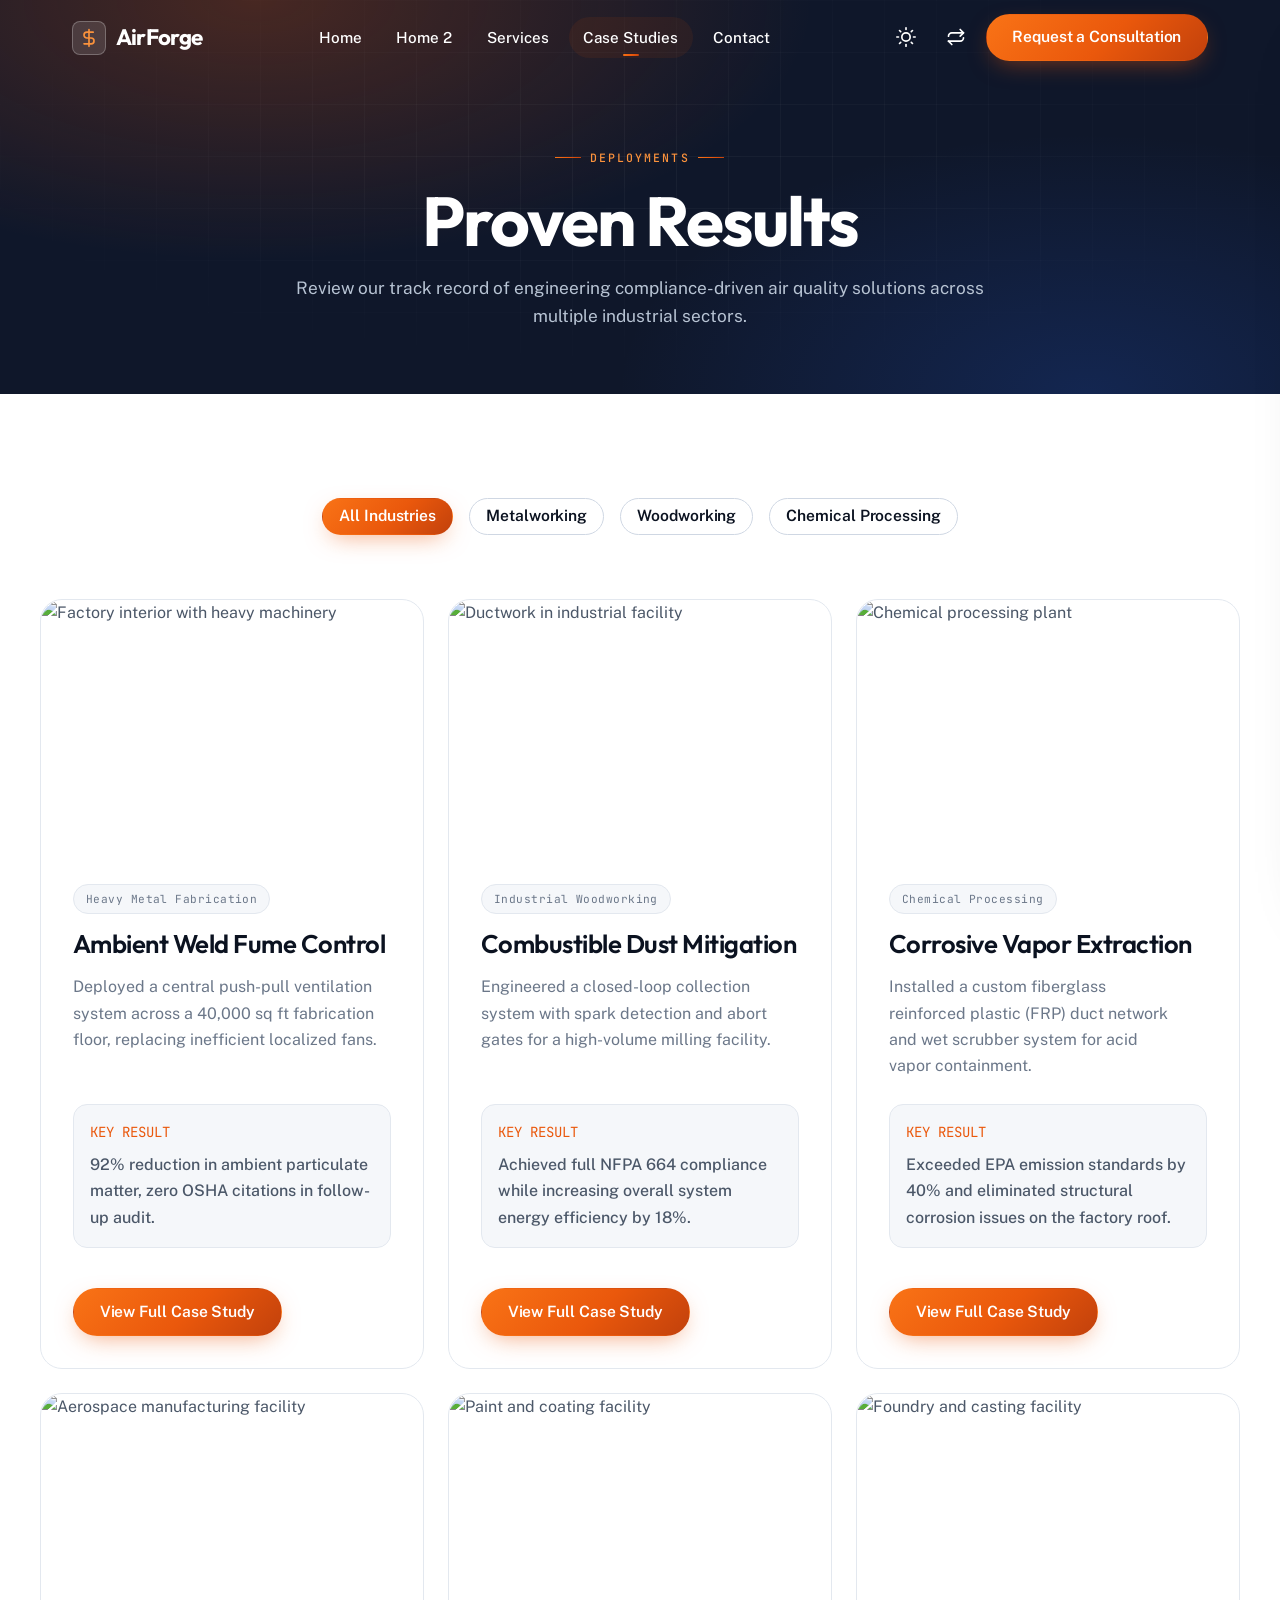
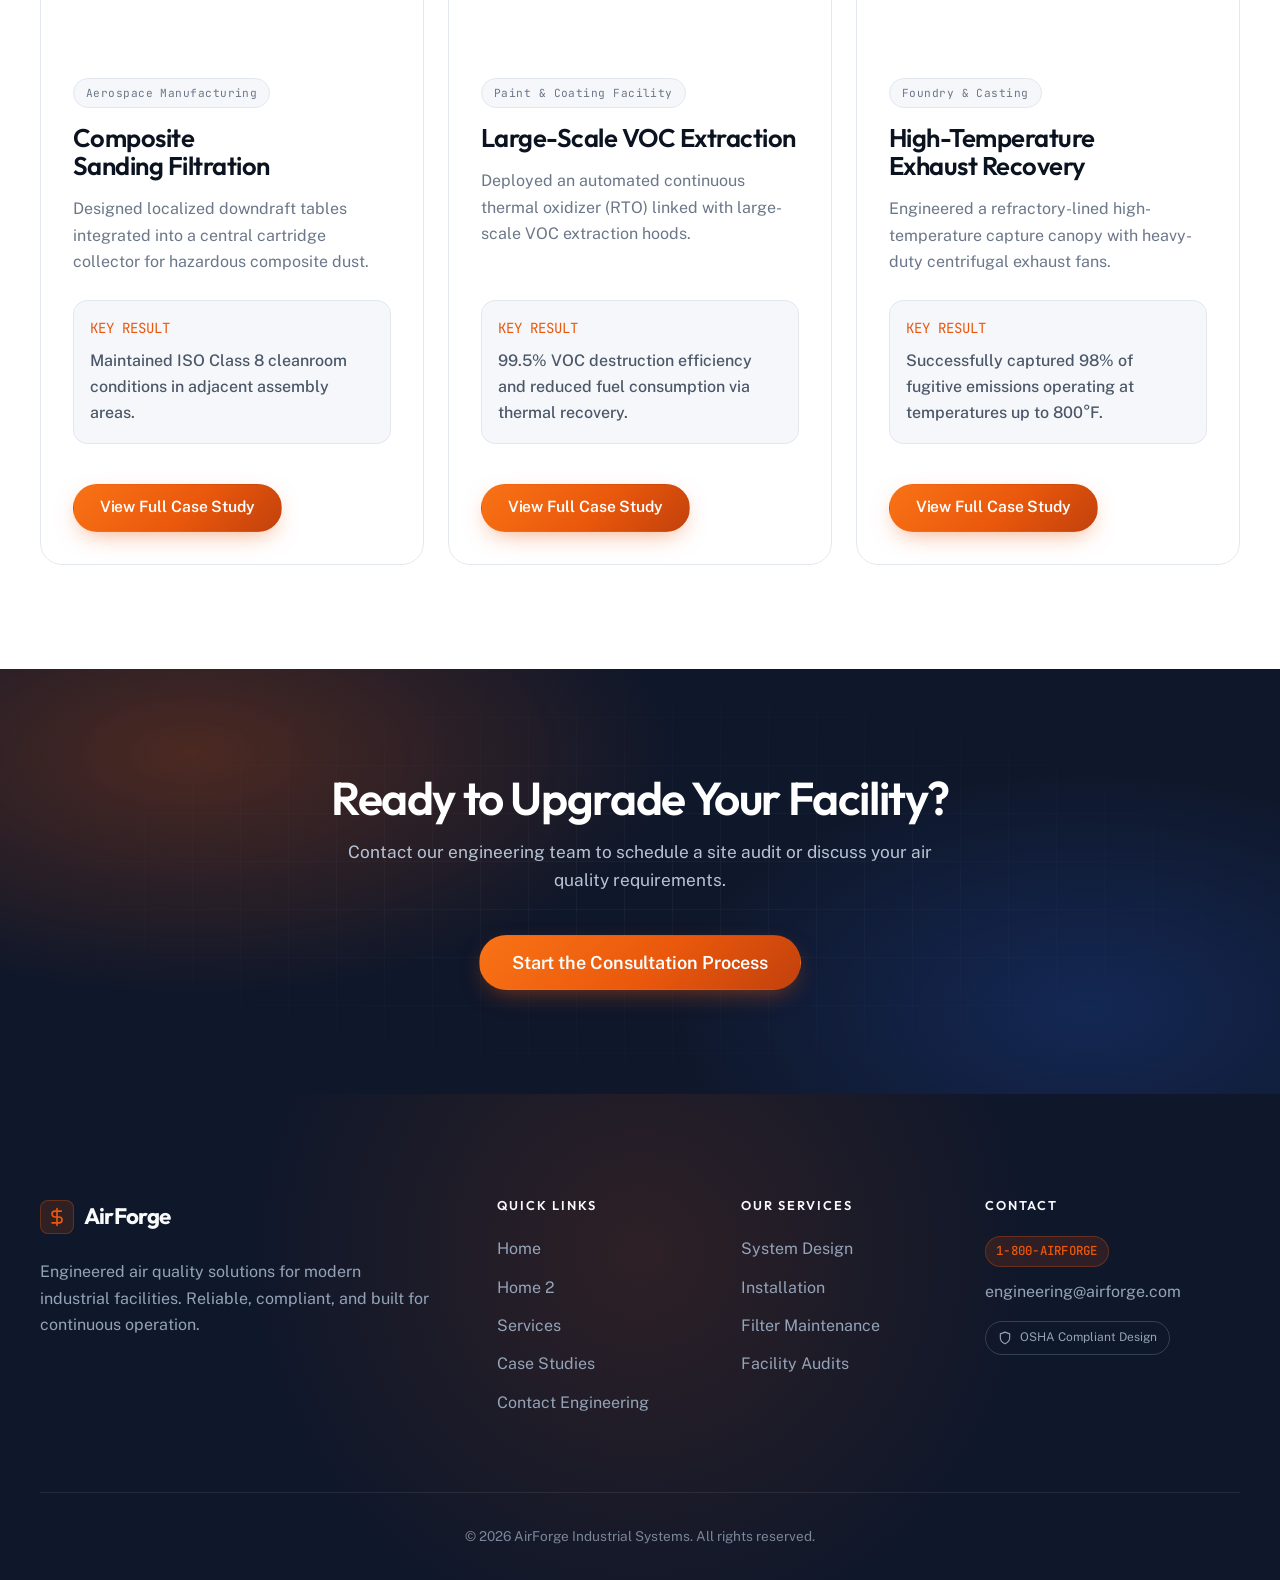
==== case-studies.html @ 91405fe7 "first" ====
<!DOCTYPE html>
<html lang="en">
<head>
  <meta charset="UTF-8">
  <meta name="viewport" content="width=device-width, initial-scale=1.0">
  <title>Case Studies | AirForge Industrial Systems</title>
  <meta name="description" content="Explore our completed industrial air quality projects across heavy manufacturing, woodworking, and metalworking facilities.">
  
  <link rel="stylesheet" href="assets/css/style.css">
  <link rel="stylesheet" href="assets/css/rtl.css">
  
  <script>
    const storedTheme = localStorage.getItem('theme');
    const prefersDark = window.matchMedia('(prefers-color-scheme: dark)').matches;
    if (storedTheme === 'dark' || (!storedTheme && prefersDark)) {
      document.documentElement.setAttribute('data-theme', 'dark');
    }
  </script>
</head>
<body>

  <!-- Navbar -->
  <header class="navbar">
    <div class="container">
      <a href="index.html" class="navbar-brand">
        <svg xmlns="http://www.w3.org/2000/svg" width="28" height="28" viewBox="0 0 24 24" fill="none" stroke="currentColor" stroke-width="2" stroke-linecap="round" stroke-linejoin="round"><path d="M12 2v20"></path><path d="M17 5H9.5a3.5 3.5 0 0 0 0 7h5a3.5 3.5 0 0 1 0 7H6"></path></svg>
        AirForge
      </a>
      
      <nav class="navbar-nav">
        <a href="index.html" class="nav-link">Home</a>
        <a href="home2.html" class="nav-link">Home 2</a>
        <a href="services.html" class="nav-link">Services</a>
        <a href="case-studies.html" class="nav-link active">Case Studies</a>
        <a href="contact.html" class="nav-link">Contact</a>
      </nav>

      <div class="navbar-actions">
        <button class="btn-icon theme-toggle" aria-label="Toggle Theme"></button>
        <button class="btn-icon rtl-toggle" aria-label="Toggle RTL">
          <svg xmlns="http://www.w3.org/2000/svg" width="20" height="20" viewBox="0 0 24 24" fill="none" stroke="currentColor" stroke-width="2" stroke-linecap="round" stroke-linejoin="round"><path d="M17 3l4 4-4 4"></path><path d="M3 17l4 4-4-4"></path><path d="M21 7H7a4 4 0 0 0-4 4v0"></path><path d="M3 17h14a4 4 0 0 0 4-4v0"></path></svg>
        </button>
        <a href="request-consultation.html" class="btn btn-primary d-none-mobile">Request a Consultation</a>
        
        <button class="hamburger" aria-label="Open Menu">
          <svg xmlns="http://www.w3.org/2000/svg" width="24" height="24" viewBox="0 0 24 24" fill="none" stroke="currentColor" stroke-width="2" stroke-linecap="round" stroke-linejoin="round"><line x1="3" y1="12" x2="21" y2="12"></line><line x1="3" y1="6" x2="21" y2="6"></line><line x1="3" y1="18" x2="21" y2="18"></line></svg>
        </button>
      </div>
    </div>
  </header>

  <!-- Mobile Drawer -->
  <div class="drawer-overlay"></div>
  <div class="drawer">
    <div class="drawer-header">
      <div class="navbar-brand">
        <svg xmlns="http://www.w3.org/2000/svg" width="24" height="24" viewBox="0 0 24 24" fill="none" stroke="currentColor" stroke-width="2" stroke-linecap="round" stroke-linejoin="round"><path d="M12 2v20"></path><path d="M17 5H9.5a3.5 3.5 0 0 0 0 7h5a3.5 3.5 0 0 1 0 7H6"></path></svg>
        AirForge
      </div>
      <button class="btn-icon drawer-close" aria-label="Close Menu">
        <svg xmlns="http://www.w3.org/2000/svg" width="24" height="24" viewBox="0 0 24 24" fill="none" stroke="currentColor" stroke-width="2" stroke-linecap="round" stroke-linejoin="round"><line x1="18" y1="6" x2="6" y2="18"></line><line x1="6" y1="6" x2="18" y2="18"></line></svg>
      </button>
    </div>
    <nav class="drawer-nav">
      <a href="index.html" class="nav-link">Home</a>
      <a href="home2.html" class="nav-link">Home 2</a>
      <a href="services.html" class="nav-link">Services</a>
      <a href="case-studies.html" class="nav-link active">Case Studies</a>
      <a href="contact.html" class="nav-link">Contact</a>
    </nav>
    <div class="drawer-actions">
      <div class="drawer-controls">
        <button class="btn-icon theme-toggle" aria-label="Toggle Theme"></button>
        <button class="btn-icon rtl-toggle" aria-label="Toggle RTL">
          <svg xmlns="http://www.w3.org/2000/svg" width="20" height="20" viewBox="0 0 24 24" fill="none" stroke="currentColor" stroke-width="2" stroke-linecap="round" stroke-linejoin="round"><path d="M17 3l4 4-4 4"></path><path d="M3 17l4 4-4-4"></path><path d="M21 7H7a4 4 0 0 0-4 4v0"></path><path d="M3 17h14a4 4 0 0 0 4-4v0"></path></svg>
        </button>
      </div>
      <a href="request-consultation.html" class="btn btn-primary" style="width: 100%;">Request a Consultation</a>
    </div>
  </div>

  <main>
    <!-- Page Header -->
    <section class="page-hero">
      <div class="container" style="text-align: center;">
        <span class="eyebrow is-center animate-fade-up">Deployments</span>
        <h1 class="animate-fade-up">Proven Results</h1>
        <p class="text-lead animate-fade-up delay-100" style="max-width: 700px; margin: 0 auto;">Review our track record of engineering compliance-driven air quality solutions across multiple industrial sectors.</p>
      </div>
    </section>

    <!-- Case Studies Grid -->
    <section>
      <div class="container">
        <!-- Optional: Filters could go here if implemented in JS -->
        <div style="display: flex; gap: var(--space-2); justify-content: center; margin-bottom: var(--space-6); flex-wrap: wrap;">
          <button class="btn btn-primary" style="padding: 0.5rem 1rem;">All Industries</button>
          <button class="btn btn-outline" style="padding: 0.5rem 1rem;">Metalworking</button>
          <button class="btn btn-outline" style="padding: 0.5rem 1rem;">Woodworking</button>
          <button class="btn btn-outline" style="padding: 0.5rem 1rem;">Chemical Processing</button>
        </div>

        <div class="grid grid-2">
          <!-- Case 1 -->
          <div class="card" style="text-align: left; align-items: flex-start;">
            <img src="https://images.unsplash.com/photo-1504917595217-d4dc5ebe6122?auto=format&fit=crop&q=80&w=800" alt="Factory interior with heavy machinery" class="card-img">
            <div class="card-tags">
              <span class="tag">Heavy Metal Fabrication</span>
            </div>
            <h3>Ambient Weld Fume Control</h3>
            <p style="margin-bottom: 1.5rem;">Deployed a central push-pull ventilation system across a 40,000 sq ft fabrication floor, replacing inefficient localized fans.</p>
            <div style="background: var(--color-surface); padding: 1rem; border-radius: var(--radius); width: 100%; border: 1px solid var(--color-border); margin-bottom: 1.5rem;">
              <div style="font-family: var(--font-mono); font-size: 0.875rem; color: var(--color-accent); margin-bottom: 0.5rem;">KEY RESULT</div>
              <div style="font-weight: 500;">92% reduction in ambient particulate matter, zero OSHA citations in follow-up audit.</div>
            </div>
            <!-- PDF_DOWNLOAD_LINK: <a href="#" class="btn btn-outline">Download Specs (PDF)</a> -->
            <a href="case-study-single.html" class="btn btn-primary" style="margin-top: 1rem;">View Full Case Study</a>
          </div>
          
          <!-- Case 2 -->
          <div class="card" style="text-align: left; align-items: flex-start;">
            <img src="https://images.unsplash.com/photo-1565514020179-026b92b84bb6?auto=format&fit=crop&q=80&w=800" alt="Ductwork in industrial facility" class="card-img">
            <div class="card-tags">
              <span class="tag">Industrial Woodworking</span>
            </div>
            <h3>Combustible Dust Mitigation</h3>
            <p style="margin-bottom: 1.5rem;">Engineered a closed-loop collection system with spark detection and abort gates for a high-volume milling facility.</p>
            <div style="background: var(--color-surface); padding: 1rem; border-radius: var(--radius); width: 100%; border: 1px solid var(--color-border); margin-bottom: 1.5rem;">
              <div style="font-family: var(--font-mono); font-size: 0.875rem; color: var(--color-accent); margin-bottom: 0.5rem;">KEY RESULT</div>
              <div style="font-weight: 500;">Achieved full NFPA 664 compliance while increasing overall system energy efficiency by 18%.</div>
            </div>
            <a href="case-study-single.html" class="btn btn-primary" style="margin-top: 1rem;">View Full Case Study</a>
          </div>

          <!-- Case 3 -->
          <div class="card" style="text-align: left; align-items: flex-start;">
            <img src="https://images.unsplash.com/photo-1581092795360-fd1ca04f0952?auto=format&fit=crop&q=80&w=800" alt="Chemical processing plant" class="card-img">
            <div class="card-tags">
              <span class="tag">Chemical Processing</span>
            </div>
            <h3>Corrosive Vapor Extraction</h3>
            <p style="margin-bottom: 1.5rem;">Installed a custom fiberglass reinforced plastic (FRP) duct network and wet scrubber system for acid vapor containment.</p>
            <div style="background: var(--color-surface); padding: 1rem; border-radius: var(--radius); width: 100%; border: 1px solid var(--color-border); margin-bottom: 1.5rem;">
              <div style="font-family: var(--font-mono); font-size: 0.875rem; color: var(--color-accent); margin-bottom: 0.5rem;">KEY RESULT</div>
              <div style="font-weight: 500;">Exceeded EPA emission standards by 40% and eliminated structural corrosion issues on the factory roof.</div>
            </div>
            <a href="case-study-single.html" class="btn btn-primary" style="margin-top: 1rem;">View Full Case Study</a>
          </div>

          <!-- Case 4 -->
          <div class="card" style="text-align: left; align-items: flex-start;">
            <img src="https://images.unsplash.com/photo-1581091226825-a6a2a5aee158?auto=format&fit=crop&q=80&w=800" alt="Aerospace manufacturing facility" class="card-img">
            <div class="card-tags">
              <span class="tag">Aerospace Manufacturing</span>
            </div>
            <h3>Composite Sanding Filtration</h3>
            <p style="margin-bottom: 1.5rem;">Designed localized downdraft tables integrated into a central cartridge collector for hazardous composite dust.</p>
            <div style="background: var(--color-surface); padding: 1rem; border-radius: var(--radius); width: 100%; border: 1px solid var(--color-border); margin-bottom: 1.5rem;">
              <div style="font-family: var(--font-mono); font-size: 0.875rem; color: var(--color-accent); margin-bottom: 0.5rem;">KEY RESULT</div>
              <div style="font-weight: 500;">Maintained ISO Class 8 cleanroom conditions in adjacent assembly areas.</div>
            </div>
            <a href="case-study-single.html" class="btn btn-primary" style="margin-top: 1rem;">View Full Case Study</a>
          </div>

          <!-- Case 5 -->
          <div class="card" style="text-align: left; align-items: flex-start;">
            <img src="https://images.unsplash.com/photo-1616423641403-f933f4460fcc?auto=format&fit=crop&q=80&w=800" alt="Paint and coating facility" class="card-img">
            <div class="card-tags">
              <span class="tag">Paint & Coating Facility</span>
            </div>
            <h3>Large-Scale VOC Extraction</h3>
            <p style="margin-bottom: 1.5rem;">Deployed an automated continuous thermal oxidizer (RTO) linked with large-scale VOC extraction hoods.</p>
            <div style="background: var(--color-surface); padding: 1rem; border-radius: var(--radius); width: 100%; border: 1px solid var(--color-border); margin-bottom: 1.5rem;">
              <div style="font-family: var(--font-mono); font-size: 0.875rem; color: var(--color-accent); margin-bottom: 0.5rem;">KEY RESULT</div>
              <div style="font-weight: 500;">99.5% VOC destruction efficiency and reduced fuel consumption via thermal recovery.</div>
            </div>
            <a href="case-study-single.html" class="btn btn-primary" style="margin-top: 1rem;">View Full Case Study</a>
          </div>

          <!-- Case 6 -->
          <div class="card" style="text-align: left; align-items: flex-start;">
            <img src="https://images.unsplash.com/photo-1505305976870-c0be1cd87413?auto=format&fit=crop&q=80&w=800" alt="Foundry and casting facility" class="card-img">
            <div class="card-tags">
              <span class="tag">Foundry & Casting</span>
            </div>
            <h3>High-Temperature Exhaust Recovery</h3>
            <p style="margin-bottom: 1.5rem;">Engineered a refractory-lined high-temperature capture canopy with heavy-duty centrifugal exhaust fans.</p>
            <div style="background: var(--color-surface); padding: 1rem; border-radius: var(--radius); width: 100%; border: 1px solid var(--color-border); margin-bottom: 1.5rem;">
              <div style="font-family: var(--font-mono); font-size: 0.875rem; color: var(--color-accent); margin-bottom: 0.5rem;">KEY RESULT</div>
              <div style="font-weight: 500;">Successfully captured 98% of fugitive emissions operating at temperatures up to 800°F.</div>
            </div>
            <a href="case-study-single.html" class="btn btn-primary" style="margin-top: 1rem;">View Full Case Study</a>
          </div>
        </div>
      </div>
    </section>

    <!-- Full Width CTA -->
    <section class="cta-band">
      <div class="container" style="text-align: center;">
        <h2>Ready to Upgrade Your Facility?</h2>
        <p class="text-lead">Contact our engineering team to schedule a site audit or discuss your air quality requirements.</p>
        <a href="request-consultation.html" class="btn btn-primary" style="margin-top: var(--space-2); padding: 1rem 2rem; font-size: 1.125rem;">Start the Consultation Process</a>
      </div>
    </section>
  </main>

  <!-- Footer -->
  <footer>
    <div class="container">
      <div class="footer-grid">
        <div class="footer-brand">
          <a href="index.html" class="navbar-brand">
            <svg xmlns="http://www.w3.org/2000/svg" width="28" height="28" viewBox="0 0 24 24" fill="none" stroke="#ea580c" stroke-width="2" stroke-linecap="round" stroke-linejoin="round"><path d="M12 2v20"></path><path d="M17 5H9.5a3.5 3.5 0 0 0 0 7h5a3.5 3.5 0 0 1 0 7H6"></path></svg>
            AirForge
          </a>
          <p style="margin-top: var(--space-3); color: #94a3b8;">Engineered air quality solutions for modern industrial facilities. Reliable, compliant, and built for continuous operation.</p>
        </div>
        
        <div>
          <h4 class="footer-heading">Quick Links</h4>
          <ul class="footer-links">
            <li><a href="index.html">Home</a></li>
            <li><a href="home2.html">Home 2</a></li>
            <li><a href="services.html">Services</a></li>
            <li><a href="case-studies.html">Case Studies</a></li>
            <li><a href="contact.html">Contact Engineering</a></li>
          </ul>
        </div>
        
        <div>
          <h4 class="footer-heading">Our Services</h4>
          <ul class="footer-links">
            <li><a href="services.html#design">System Design</a></li>
            <li><a href="services.html#installation">Installation</a></li>
            <li><a href="services.html#maintenance">Filter Maintenance</a></li>
            <li><a href="contact.html">Facility Audits</a></li>
          </ul>
        </div>
        
        <div>
          <h4 class="footer-heading">Contact</h4>
          <ul class="footer-links">
            <li><span class="text-spec" style="background: rgba(234,88,12,0.14); border-color: rgba(234,88,12,0.3);">1-800-AIRFORGE</span></li>
            <li><a href="mailto:engineering@airforge.com">engineering@airforge.com</a></li>
            <li style="margin-top: 1rem;">
              <span style="display: inline-flex; gap: 0.5rem; align-items: center; border: 1px solid #334155; padding: 6px 12px; border-radius: var(--radius-pill); font-size: 0.75rem;">
                <svg xmlns="http://www.w3.org/2000/svg" width="14" height="14" viewBox="0 0 24 24" fill="none" stroke="currentColor" stroke-width="2" stroke-linecap="round" stroke-linejoin="round"><path d="M12 22s8-4 8-10V5l-8-3-8 3v7c0 6 8 10 8 10z"></path></svg>
                OSHA Compliant Design
              </span>
            </li>
          </ul>
        </div>
      </div>
      
      <div class="footer-bottom">
        &copy; 2026 AirForge Industrial Systems. All rights reserved.
      </div>
    </div>
  </footer>

  <script src="assets/js/main.js"></script>
</body>
</html>
---- assets/css/style.css ----
@import url('https://fonts.googleapis.com/css2?family=JetBrains+Mono:wght@400;500&family=Outfit:wght@400;500;600;700&family=Public+Sans:wght@400;450;500;600&display=swap');

/* ==========================================================================
   AirForge Design System
   Premium industrial UI — layered surfaces, precision type, restrained motion
   ========================================================================== */

:root {
  /* Brand */
  --color-primary: #0f172a;
  --color-accent: #ea580c;
  --color-accent-soft: #fb923c;
  --color-accent-deep: #c2410c;
  --gradient-accent: linear-gradient(135deg, #f97316 0%, #ea580c 55%, #c2410c 100%);
  --gradient-heading: linear-gradient(120deg, #ea580c 0%, #f59e0b 100%);

  /* Surfaces - Light */
  --color-bg: #ffffff;
  --color-surface: #f5f7fa;
  --color-surface-2: #eceff4;
  --color-elevated: #ffffff;
  --color-border: #e3e8ef;
  --color-border-strong: #cfd7e3;

  /* Text */
  --color-text-heading: #0b1220;
  --color-text-main: #4b5768;
  --color-text-muted: #6b7789;
  --color-text-invert: #f8fafc;

  /* Tints */
  --tint-accent: rgba(234, 88, 12, 0.08);
  --tint-accent-strong: rgba(234, 88, 12, 0.16);
  --glass-bg: rgba(255, 255, 255, 0.72);
  --grid-line: rgba(15, 23, 42, 0.05);

  /* Typography */
  --font-heading: 'Outfit', sans-serif;
  --font-body: 'Public Sans', sans-serif;
  --font-mono: 'JetBrains Mono', monospace;

  /* Spacing */
  --space-1: 0.5rem;
  --space-2: 1rem;
  --space-3: 1.5rem;
  --space-4: 2rem;
  --space-5: 3rem;
  --space-6: 4rem;
  --space-8: 6.5rem;

  /* Radii */
  --radius-sm: 8px;
  --radius: 14px;
  --radius-lg: 22px;
  --radius-pill: 999px;

  /* Elevation */
  --shadow-sm: 0 1px 2px rgba(11, 18, 32, 0.04), 0 1px 3px rgba(11, 18, 32, 0.06);
  --shadow-md: 0 4px 12px rgba(11, 18, 32, 0.06), 0 12px 28px -12px rgba(11, 18, 32, 0.18);
  --shadow-lg: 0 8px 24px rgba(11, 18, 32, 0.08), 0 32px 64px -28px rgba(11, 18, 32, 0.28);
  --shadow-accent: 0 8px 24px -8px rgba(234, 88, 12, 0.55);
  --ring: 0 0 0 4px rgba(234, 88, 12, 0.14);

  /* Motion */
  --transition-fast: 0.2s cubic-bezier(0.4, 0, 0.2, 1);
  --transition-smooth: 0.35s cubic-bezier(0.4, 0, 0.2, 1);
  --ease-out-expo: cubic-bezier(0.16, 1, 0.3, 1);
}

[data-theme="dark"] {
  --color-primary: #0b0f17;
  --color-bg: #080a0f;
  --color-surface: #0e131c;
  --color-surface-2: #151c27;
  --color-elevated: #10161f;
  --color-border: #1e2734;
  --color-border-strong: #2b3746;

  --color-text-heading: #f4f7fb;
  --color-text-main: #9aa7b8;
  --color-text-muted: #7c8899;

  --tint-accent: rgba(249, 115, 22, 0.12);
  --tint-accent-strong: rgba(249, 115, 22, 0.22);
  --glass-bg: rgba(8, 10, 15, 0.72);
  --grid-line: rgba(148, 163, 184, 0.07);

  --shadow-sm: 0 1px 2px rgba(0, 0, 0, 0.5);
  --shadow-md: 0 4px 14px rgba(0, 0, 0, 0.5), 0 18px 36px -18px rgba(0, 0, 0, 0.8);
  --shadow-lg: 0 10px 30px rgba(0, 0, 0, 0.55), 0 40px 72px -32px rgba(0, 0, 0, 0.9);
  --shadow-accent: 0 10px 30px -10px rgba(249, 115, 22, 0.6);
  --ring: 0 0 0 4px rgba(249, 115, 22, 0.22);
}

/* --------------------------------------------------------------------------
   Reset & base
   -------------------------------------------------------------------------- */
*, *::before, *::after {
  box-sizing: border-box;
  margin: 0;
  padding: 0;
}

html {
  scroll-behavior: smooth;
  font-size: 16px;
  background-color: var(--color-bg);
  color: var(--color-text-main);
  -webkit-font-smoothing: antialiased;
  -moz-osx-font-smoothing: grayscale;
  transition: background var(--transition-smooth), color var(--transition-smooth);
}

body {
  font-family: var(--font-body);
  line-height: 1.65;
  font-weight: 400;
  overflow-x: hidden;
  background-color: var(--color-bg);
}

::selection {
  background: var(--tint-accent-strong);
  color: var(--color-text-heading);
}

img { max-width: 100%; display: block; }

::-webkit-scrollbar { width: 10px; height: 10px; }
::-webkit-scrollbar-track { background: var(--color-surface); }
::-webkit-scrollbar-thumb {
  background: var(--color-border-strong);
  border-radius: var(--radius-pill);
  border: 2px solid var(--color-surface);
}
::-webkit-scrollbar-thumb:hover { background: var(--color-accent); }

/* --------------------------------------------------------------------------
   Typography
   -------------------------------------------------------------------------- */
h1, h2, h3, h4, h5, h6 {
  font-family: var(--font-heading);
  color: var(--color-text-heading);
  line-height: 1.1;
  margin-bottom: var(--space-2);
  letter-spacing: -0.03em;
  text-wrap: balance;
}

h1 { font-size: clamp(2.75rem, 5.4vw, 4.75rem); font-weight: 700; }
h2 { font-size: clamp(2.1rem, 3.6vw, 3.15rem); font-weight: 600; }
h3 { font-size: clamp(1.35rem, 2vw, 1.75rem); font-weight: 600; letter-spacing: -0.02em; }
h4 { font-size: clamp(1.05rem, 1.5vw, 1.25rem); font-weight: 600; letter-spacing: -0.01em; }

p {
  margin-bottom: var(--space-2);
  color: var(--color-text-main);
  font-size: 1rem;
  text-wrap: pretty;
}

.text-lead {
  font-size: clamp(1.05rem, 1.35vw, 1.25rem);
  font-weight: 400;
  line-height: 1.6;
  color: var(--color-text-muted);
  margin-bottom: var(--space-3);
}

.text-gradient {
  background: var(--gradient-heading);
  -webkit-background-clip: text;
  background-clip: text;
  -webkit-text-fill-color: transparent;
  color: transparent;
}

.text-spec {
  font-family: var(--font-mono);
  font-size: 0.78rem;
  font-weight: 500;
  letter-spacing: 0.02em;
  color: var(--color-accent);
  background: var(--tint-accent);
  padding: 4px 10px;
  border-radius: var(--radius-pill);
  border: 1px solid var(--tint-accent-strong);
  display: inline-block;
}

[data-theme="dark"] .text-spec { color: var(--color-accent-soft); }

/* Eyebrow label above section titles */
.eyebrow {
  display: inline-flex;
  align-items: center;
  gap: 0.55rem;
  font-family: var(--font-mono);
  font-size: 0.72rem;
  font-weight: 500;
  letter-spacing: 0.18em;
  text-transform: uppercase;
  color: var(--color-accent);
  margin-bottom: var(--space-2);
}

.eyebrow::before {
  content: '';
  width: 26px;
  height: 1px;
  background: var(--gradient-accent);
}

.eyebrow.is-center::after {
  content: '';
  width: 26px;
  height: 1px;
  background: var(--gradient-accent);
}

/* --------------------------------------------------------------------------
   Layout
   -------------------------------------------------------------------------- */
section {
  padding: var(--space-8) var(--space-4);
  position: relative;
}

section.bg-surface {
  background-color: var(--color-surface);
}

section.bg-surface::before,
section.bg-surface::after {
  content: '';
  position: absolute;
  left: 0;
  right: 0;
  height: 1px;
  background: linear-gradient(90deg, transparent, var(--color-border), transparent);
}
section.bg-surface::before { top: 0; }
section.bg-surface::after { bottom: 0; }

.container {
  max-width: 1200px;
  margin: 0 auto;
  width: 100%;
}

.container-narrow {
  max-width: 820px;
  margin: 0 auto;
  width: 100%;
}

.section-header {
  text-align: center;
  max-width: 760px;
  margin: 0 auto var(--space-6);
  display: flex;
  flex-direction: column;
  align-items: center;
}

.section-header h2 { text-align: center; }
.section-header p {
  text-align: center;
  font-size: 1.075rem;
  color: var(--color-text-muted);
  margin-bottom: 0;
}

/* --------------------------------------------------------------------------
   Buttons
   -------------------------------------------------------------------------- */
.btn {
  position: relative;
  display: inline-flex;
  align-items: center;
  justify-content: center;
  gap: 0.6rem;
  padding: 0.85rem 1.6rem;
  font-family: var(--font-body);
  font-weight: 600;
  font-size: 0.975rem;
  letter-spacing: -0.005em;
  border-radius: var(--radius-pill);
  text-decoration: none;
  cursor: pointer;
  border: 1px solid transparent;
  transition: transform var(--transition-fast), box-shadow var(--transition-fast),
              background-color var(--transition-fast), border-color var(--transition-fast),
              color var(--transition-fast);
  text-align: center;
  line-height: 1.2;
  overflow: hidden;
  isolation: isolate;
}

.btn svg { flex: 0 0 auto; }

.btn-primary {
  background: var(--gradient-accent);
  color: #fff;
  box-shadow: var(--shadow-accent);
}

.btn-primary::after {
  content: '';
  position: absolute;
  inset: 0;
  background: linear-gradient(110deg, transparent 25%, rgba(255, 255, 255, 0.32) 50%, transparent 75%);
  transform: translateX(-120%);
  transition: transform 0.7s var(--ease-out-expo);
  z-index: -1;
}

.btn-primary:hover {
  transform: translateY(-2px);
  box-shadow: 0 14px 32px -10px rgba(234, 88, 12, 0.7);
}

.btn-primary:hover::after { transform: translateX(120%); }

.btn-outline {
  background-color: transparent;
  color: var(--color-text-heading);
  border: 1px solid var(--color-border-strong);
}

.btn-outline:hover {
  border-color: var(--color-accent);
  color: var(--color-accent);
  background-color: var(--tint-accent);
  transform: translateY(-2px);
}

.btn-ghost {
  background: var(--color-surface-2);
  color: var(--color-text-heading);
  border: 1px solid var(--color-border);
}

.btn-ghost:hover {
  background: var(--color-surface);
  border-color: var(--color-border-strong);
  transform: translateY(-2px);
}

.btn-lg {
  padding: 1.05rem 2.1rem;
  font-size: 1.05rem;
}

.btn:focus-visible,
.btn-icon:focus-visible,
a:focus-visible {
  outline: none;
  box-shadow: var(--ring);
}

.btn-group {
  display: flex;
  flex-wrap: wrap;
  gap: var(--space-2);
}

.d-none-mobile { display: inline-flex; }

/* --------------------------------------------------------------------------
   Navbar
   -------------------------------------------------------------------------- */
.navbar {
  position: fixed;
  top: 0;
  left: 0;
  right: 0;
  height: 76px;
  background-color: transparent;
  border-bottom: 1px solid transparent;
  z-index: 1000;
  transition: background var(--transition-smooth), border var(--transition-smooth),
              height var(--transition-smooth), box-shadow var(--transition-smooth),
              backdrop-filter var(--transition-smooth);
}

.navbar.is-scrolled {
  height: 68px;
  background-color: var(--glass-bg);
  backdrop-filter: blur(18px) saturate(180%);
  -webkit-backdrop-filter: blur(18px) saturate(180%);
  border-bottom: 1px solid var(--color-border);
  box-shadow: 0 1px 24px rgba(11, 18, 32, 0.06);
}

[data-theme="dark"] .navbar.is-scrolled {
  box-shadow: 0 1px 24px rgba(0, 0, 0, 0.5);
}

/* Pages that start with a light band need the bar legible immediately */
body.nav-solid .navbar {
  background-color: var(--glass-bg);
  backdrop-filter: blur(18px) saturate(180%);
  -webkit-backdrop-filter: blur(18px) saturate(180%);
  border-bottom: 1px solid var(--color-border);
}

.navbar .container {
  display: flex;
  justify-content: space-between;
  align-items: center;
  height: 100%;
  padding: 0 var(--space-4);
  gap: var(--space-3);
}

.navbar-brand {
  font-family: var(--font-heading);
  font-weight: 700;
  font-size: 1.4rem;
  letter-spacing: -0.03em;
  color: var(--color-text-heading);
  text-decoration: none;
  display: flex;
  align-items: center;
  gap: 0.6rem;
  transition: opacity var(--transition-fast);
}

.navbar-brand:hover { opacity: 0.82; }

.navbar-brand svg {
  color: var(--color-accent);
  padding: 6px;
  width: 34px;
  height: 34px;
  border-radius: var(--radius-sm);
  background: var(--tint-accent);
  border: 1px solid var(--tint-accent-strong);
}

/* On the transparent hero overlay the bar text must stay white */
body.nav-over-hero .navbar:not(.is-scrolled) .navbar-brand,
body.nav-over-hero .navbar:not(.is-scrolled) .nav-link,
body.nav-over-hero .navbar:not(.is-scrolled) .btn-icon {
  color: #fff;
}
body.nav-over-hero .navbar:not(.is-scrolled) .nav-link:hover { color: #fff; }
body.nav-over-hero .navbar:not(.is-scrolled) .navbar-brand svg {
  background: rgba(255, 255, 255, 0.12);
  border-color: rgba(255, 255, 255, 0.25);
  color: var(--color-accent-soft);
}
body.nav-over-hero .navbar:not(.is-scrolled) .btn-icon:hover {
  background: rgba(255, 255, 255, 0.14);
}

.navbar-nav {
  display: flex;
  align-items: center;
  gap: 0.35rem;
  list-style: none;
}

.nav-link {
  text-decoration: none;
  color: var(--color-text-main);
  font-weight: 500;
  font-size: 0.95rem;
  padding: 0.5rem 0.9rem;
  border-radius: var(--radius-pill);
  transition: color var(--transition-fast), background var(--transition-fast);
  position: relative;
}

.nav-link:hover {
  color: var(--color-text-heading);
  background: var(--tint-accent);
}

.nav-link.active {
  color: var(--color-accent);
  background: var(--tint-accent);
}

.nav-link.active::after {
  content: '';
  position: absolute;
  bottom: 2px;
  left: 50%;
  transform: translateX(-50%);
  width: 16px;
  height: 2px;
  border-radius: 2px;
  background: var(--gradient-accent);
}

.navbar-actions {
  display: flex;
  align-items: center;
  gap: 0.6rem;
}

.btn-icon {
  background: transparent;
  border: 1px solid transparent;
  color: var(--color-text-main);
  cursor: pointer;
  width: 40px;
  height: 40px;
  display: flex;
  align-items: center;
  justify-content: center;
  border-radius: var(--radius-pill);
  transition: all var(--transition-fast);
}

.btn-icon:hover {
  background: var(--color-surface);
  border-color: var(--color-border);
  color: var(--color-accent);
  transform: translateY(-1px);
}

.hamburger {
  display: none;
  background: transparent;
  border: 1px solid var(--color-border);
  border-radius: var(--radius-pill);
  cursor: pointer;
  color: var(--color-text-heading);
  width: 42px;
  height: 42px;
  align-items: center;
  justify-content: center;
  transition: all var(--transition-fast);
}

.hamburger:hover { background: var(--color-surface); }

body.nav-over-hero .navbar:not(.is-scrolled) .hamburger {
  color: #fff;
  border-color: rgba(255, 255, 255, 0.3);
}

/* Scroll progress bar */
.scroll-progress {
  position: fixed;
  top: 0;
  left: 0;
  height: 2px;
  width: 0%;
  background: var(--gradient-accent);
  z-index: 1003;
  transition: width 0.1s linear;
}

/* --------------------------------------------------------------------------
   Drawer
   -------------------------------------------------------------------------- */
.drawer-overlay {
  position: fixed;
  inset: 0;
  background: rgba(2, 6, 16, 0.6);
  backdrop-filter: blur(4px);
  opacity: 0;
  pointer-events: none;
  transition: opacity var(--transition-smooth);
  z-index: 1001;
}

.drawer {
  position: fixed;
  top: 0;
  right: -340px;
  width: 320px;
  height: 100vh;
  background: var(--color-bg);
  z-index: 1002;
  transition: transform var(--transition-smooth);
  padding: var(--space-3) var(--space-4) var(--space-4);
  display: flex;
  flex-direction: column;
  box-shadow: var(--shadow-lg);
  border-left: 1px solid var(--color-border);
}

.drawer-header {
  display: flex;
  justify-content: space-between;
  align-items: center;
  margin-bottom: var(--space-4);
  padding-bottom: var(--space-3);
  border-bottom: 1px solid var(--color-border);
}

.drawer .nav-link {
  display: block;
  padding: 0.9rem 1rem;
  font-size: 1.05rem;
  border-radius: var(--radius-sm);
  margin-bottom: 0.25rem;
}

.drawer .nav-link.active::after { display: none; }

.drawer-actions {
  margin-top: auto;
  display: flex;
  flex-direction: column;
  gap: var(--space-2);
}

.drawer-controls {
  display: flex;
  gap: var(--space-2);
  justify-content: center;
  padding: var(--space-2) 0;
  border-top: 1px solid var(--color-border);
}

body.drawer-open { overflow: hidden; }
body.drawer-open .drawer-overlay { opacity: 1; pointer-events: auto; }
body.drawer-open .drawer { transform: translateX(-340px); }

/* --------------------------------------------------------------------------
   Grid & cards
   -------------------------------------------------------------------------- */
.grid {
  display: grid;
  gap: var(--space-3);
}

.grid-3 { grid-template-columns: repeat(auto-fit, minmax(290px, 1fr)); }
.grid-2 { grid-template-columns: repeat(auto-fit, minmax(380px, 1fr)); }

.card {
  position: relative;
  background: var(--color-elevated);
  border: 1px solid var(--color-border);
  border-radius: var(--radius-lg);
  padding: var(--space-4);
  display: flex;
  flex-direction: column;
  align-items: center;
  text-align: center;
  transition: box-shadow var(--transition-smooth), transform var(--transition-smooth),
              border-color var(--transition-smooth);
  height: 100%;
  overflow: hidden;
  isolation: isolate;
}

/* Cursor-tracked spotlight (coords set in main.js) */
.card::before {
  content: '';
  position: absolute;
  inset: 0;
  background: radial-gradient(420px circle at var(--mx, 50%) var(--my, 0%),
              var(--tint-accent), transparent 60%);
  opacity: 0;
  transition: opacity var(--transition-smooth);
  pointer-events: none;
  z-index: -1;
}

.card:hover {
  transform: translateY(-6px);
  box-shadow: var(--shadow-lg);
  border-color: var(--color-border-strong);
}

.card:hover::before { opacity: 1; }

.card-icon {
  width: 56px;
  height: 56px;
  padding: 14px;
  color: var(--color-accent);
  background: var(--tint-accent);
  border: 1px solid var(--tint-accent-strong);
  border-radius: var(--radius);
  margin-bottom: var(--space-3);
  transition: transform var(--transition-smooth);
}

.card:hover .card-icon { transform: scale(1.06) rotate(-3deg); }

.card-img {
  width: calc(100% + var(--space-4) * 2);
  height: 260px;
  object-fit: cover;
  border-radius: var(--radius-lg) var(--radius-lg) 0 0;
  margin: calc(var(--space-4) * -1) calc(var(--space-4) * -1) var(--space-3);
  transition: transform 0.6s var(--ease-out-expo);
}

.card:hover .card-img { transform: scale(1.04); }

.card-tags {
  display: flex;
  gap: var(--space-1);
  margin-bottom: var(--space-2);
  flex-wrap: wrap;
}

.tag {
  font-family: var(--font-mono);
  font-size: 0.7rem;
  letter-spacing: 0.04em;
  padding: 0.3rem 0.75rem;
  background: var(--color-surface);
  color: var(--color-text-muted);
  border-radius: var(--radius-pill);
  border: 1px solid var(--color-border);
}

.card h3 { margin-bottom: var(--space-2); }
.card p { margin-bottom: 0; flex-grow: 1; color: var(--color-text-muted); }

.card-footer {
  margin-top: var(--space-3);
  width: 100%;
}

/* Stat / metric tile */
.stat-tile {
  text-align: center;
  padding: var(--space-3) var(--space-2);
  border-radius: var(--radius);
  transition: background var(--transition-fast);
}

.stat-tile:hover { background: var(--tint-accent); }

.stat-value {
  font-family: var(--font-heading);
  font-size: clamp(2.25rem, 4vw, 3.25rem);
  font-weight: 700;
  line-height: 1;
  letter-spacing: -0.04em;
  background: var(--gradient-heading);
  -webkit-background-clip: text;
  background-clip: text;
  -webkit-text-fill-color: transparent;
  margin-bottom: 0.5rem;
}

.stat-label {
  font-family: var(--font-mono);
  font-size: 0.72rem;
  color: var(--color-text-muted);
  text-transform: uppercase;
  letter-spacing: 0.14em;
}

/* Feature list with check marks */
.feature-list {
  list-style: none;
  padding: 0;
  margin-bottom: var(--space-4);
  display: flex;
  flex-direction: column;
  gap: 0.85rem;
}

.feature-list li {
  display: flex;
  gap: 0.75rem;
  align-items: flex-start;
  color: var(--color-text-main);
}

.feature-list li svg {
  flex: 0 0 auto;
  width: 22px;
  height: 22px;
  padding: 3px;
  color: var(--color-accent);
  background: var(--tint-accent);
  border-radius: var(--radius-pill);
  margin-top: 2px;
}

/* --------------------------------------------------------------------------
   Process strip — connected rail
   -------------------------------------------------------------------------- */
.process-strip {
  display: flex;
  flex-wrap: wrap;
  gap: var(--space-3);
  justify-content: center;
  align-items: center;
  padding: var(--space-4);
  background: var(--color-elevated);
  border-radius: var(--radius-lg);
  margin-top: var(--space-5);
  border: 1px solid var(--color-border);
  box-shadow: var(--shadow-sm);
  position: relative;
  overflow: hidden;
}

.process-strip::before {
  content: '';
  position: absolute;
  inset: 0;
  background-image:
    linear-gradient(var(--grid-line) 1px, transparent 1px),
    linear-gradient(90deg, var(--grid-line) 1px, transparent 1px);
  background-size: 32px 32px;
  pointer-events: none;
}

.process-step {
  display: flex;
  align-items: center;
  gap: 0.75rem;
  font-family: var(--font-heading);
  font-weight: 600;
  font-size: 1.05rem;
  color: var(--color-text-heading);
  padding: 0.75rem 1.25rem;
  background: var(--color-bg);
  border: 1px solid var(--color-border);
  border-radius: var(--radius-pill);
  position: relative;
  transition: all var(--transition-fast);
}

.process-step:hover {
  border-color: var(--color-accent);
  box-shadow: var(--shadow-accent);
  transform: translateY(-3px);
}

.process-step svg {
  color: var(--color-accent);
  width: 22px;
  height: 22px;
}

.process-arrow {
  color: var(--color-border-strong);
  display: flex;
  position: relative;
}

@media (max-width: 900px) {
  .process-arrow { transform: rotate(90deg); }
  .process-strip { flex-direction: column; align-items: stretch; }
  .process-step { justify-content: center; }
}

/* --------------------------------------------------------------------------
   Forms
   -------------------------------------------------------------------------- */
.form-group {
  margin-bottom: var(--space-3);
  text-align: left;
}

.form-label {
  display: block;
  font-weight: 600;
  font-size: 0.9rem;
  margin-bottom: 0.5rem;
  color: var(--color-text-heading);
}

.form-control {
  width: 100%;
  padding: 0.9rem 1.1rem;
  font-family: var(--font-body);
  font-size: 1rem;
  background: var(--color-bg);
  border: 1px solid var(--color-border-strong);
  border-radius: var(--radius-sm);
  color: var(--color-text-heading);
  transition: border-color var(--transition-fast), box-shadow var(--transition-fast),
              background var(--transition-fast);
}

.form-control::placeholder { color: var(--color-text-muted); opacity: 0.7; }

.form-control:hover { border-color: var(--color-accent-soft); }

.form-control:focus {
  outline: none;
  border-color: var(--color-accent);
  box-shadow: var(--ring);
}

.form-control.is-invalid { border-color: #ef4444; }

.invalid-feedback {
  display: none;
  color: #ef4444;
  font-size: 0.85rem;
  margin-top: 0.35rem;
}

.form-control.is-invalid ~ .invalid-feedback { display: block; }
.form-control.is-valid { border-color: #22c55e; }

select.form-control {
  appearance: none;
  background-image: url("data:image/svg+xml,%3Csvg xmlns='http://www.w3.org/2000/svg' width='16' height='16' viewBox='0 0 24 24' fill='none' stroke='%23ea580c' stroke-width='2' stroke-linecap='round' stroke-linejoin='round'%3E%3Cpolyline points='6 9 12 15 18 9'%3E%3C/polyline%3E%3C/svg%3E");
  background-repeat: no-repeat;
  background-position: right 1rem center;
  padding-right: 2.75rem;
  cursor: pointer;
}

textarea.form-control {
  min-height: 140px;
  resize: vertical;
}

.checkbox-group {
  display: flex;
  align-items: flex-start;
  gap: 0.6rem;
  padding: 0.35rem 0;
}

.checkbox-group input {
  margin-top: 0.35rem;
  width: 1.05rem;
  height: 1.05rem;
  accent-color: var(--color-accent);
  cursor: pointer;
}

.form-success-msg {
  display: none;
  padding: var(--space-3);
  background: rgba(34, 197, 94, 0.1);
  border: 1px solid #22c55e;
  border-radius: var(--radius-sm);
  color: #166534;
  margin-bottom: var(--space-3);
}

[data-theme="dark"] .form-success-msg { color: #4ade80; }

/* Elevated form panel */
.form-panel {
  background: var(--color-elevated);
  border: 1px solid var(--color-border);
  border-radius: var(--radius-lg);
  padding: var(--space-5);
  box-shadow: var(--shadow-md);
}

/* --------------------------------------------------------------------------
   Footer
   -------------------------------------------------------------------------- */
footer {
  background-color: var(--color-primary);
  color: #94a3b8;
  padding: var(--space-8) var(--space-4) var(--space-4);
  position: relative;
  overflow: hidden;
}

footer::before {
  content: '';
  position: absolute;
  top: -60%;
  left: 50%;
  transform: translateX(-50%);
  width: 900px;
  height: 900px;
  background: radial-gradient(circle, rgba(234, 88, 12, 0.14), transparent 62%);
  pointer-events: none;
}

[data-theme="dark"] footer {
  background-color: #05070b;
  border-top: 1px solid var(--color-border);
}

footer .container { position: relative; z-index: 1; }

.footer-grid {
  display: grid;
  grid-template-columns: 2fr 1fr 1fr 1.2fr;
  gap: var(--space-4);
  margin-bottom: var(--space-6);
}

.footer-brand { margin-bottom: var(--space-3); }
.footer-brand .navbar-brand { color: #f8fafc; }
.footer-brand .navbar-brand svg {
  background: rgba(234, 88, 12, 0.15);
  border-color: rgba(234, 88, 12, 0.3);
}

.footer-heading {
  color: #f8fafc;
  font-family: var(--font-heading);
  font-size: 0.8rem;
  font-weight: 600;
  letter-spacing: 0.14em;
  text-transform: uppercase;
  margin-bottom: var(--space-3);
}

.footer-links { list-style: none; }
.footer-links li { margin-bottom: 0.75rem; }

.footer-links a {
  color: #94a3b8;
  text-decoration: none;
  transition: color var(--transition-fast), padding-left var(--transition-fast);
  display: inline-block;
}

.footer-links a:hover {
  color: var(--color-accent-soft);
  padding-left: 4px;
}

.footer-bottom {
  text-align: center;
  padding-top: var(--space-4);
  border-top: 1px solid rgba(255, 255, 255, 0.08);
  font-size: 0.85rem;
  color: #7a8699;
}

/* --------------------------------------------------------------------------
   Animation & reveal
   -------------------------------------------------------------------------- */
@keyframes fadeInUp {
  from { opacity: 0; transform: translateY(24px); }
  to { opacity: 1; transform: translateY(0); }
}

@keyframes floatSlow {
  0%, 100% { transform: translate(0, 0) scale(1); }
  50% { transform: translate(24px, -28px) scale(1.06); }
}

@keyframes pulseRing {
  0% { box-shadow: 0 0 0 0 rgba(234, 88, 12, 0.45); }
  70% { box-shadow: 0 0 0 14px rgba(234, 88, 12, 0); }
  100% { box-shadow: 0 0 0 0 rgba(234, 88, 12, 0); }
}

@keyframes marquee {
  from { transform: translateX(0); }
  to { transform: translateX(-50%); }
}

@keyframes dashFlow {
  to { stroke-dashoffset: -400; }
}

.animate-fade-up {
  animation: fadeInUp 0.9s both var(--ease-out-expo);
  will-change: transform, opacity;
}

.delay-100 { animation-delay: 100ms; }
.delay-200 { animation-delay: 200ms; }
.delay-300 { animation-delay: 300ms; }
.delay-400 { animation-delay: 400ms; }

/* Scroll-triggered reveal (class applied by main.js) */
[data-reveal] {
  opacity: 0;
  transform: translateY(26px);
  transition: opacity 0.75s var(--ease-out-expo), transform 0.75s var(--ease-out-expo);
  transition-delay: var(--reveal-delay, 0ms);
  will-change: transform, opacity;
}

[data-reveal].is-visible {
  opacity: 1;
  transform: none;
}

@media (prefers-reduced-motion: reduce) {
  *, *::before, *::after {
    animation-duration: 0.01ms !important;
    animation-iteration-count: 1 !important;
    transition-duration: 0.01ms !important;
    scroll-behavior: auto !important;
  }
  [data-reveal] { opacity: 1; transform: none; }
}

/* --------------------------------------------------------------------------
   Hero
   -------------------------------------------------------------------------- */
.hero-section {
  min-height: 100vh;
  display: flex;
  align-items: center;
  justify-content: center;
  padding: calc(76px + var(--space-6)) var(--space-4) var(--space-6);
  background-color: #070a12;
  color: #fff;
  text-align: center;
  overflow: hidden;
  isolation: isolate;
}

/* layer 1: photo */
.hero-bg {
  position: absolute;
  inset: 0;
  background: url('https://images.unsplash.com/photo-1581091226825-a6a2a5aee158?auto=format&fit=crop&q=80&w=2400') center/cover;
  opacity: 0.32;
  z-index: -3;
  transform: scale(1.06);
}

/* layer 2: gradient wash + blueprint grid */
.hero-section::before {
  content: '';
  position: absolute;
  inset: 0;
  background:
    linear-gradient(180deg, rgba(7, 10, 18, 0.55) 0%, rgba(7, 10, 18, 0.82) 55%, var(--color-bg) 100%),
    radial-gradient(1200px 600px at 20% 0%, rgba(234, 88, 12, 0.22), transparent 60%),
    radial-gradient(900px 500px at 85% 20%, rgba(56, 130, 246, 0.16), transparent 60%);
  z-index: -2;
}

.hero-section::after {
  content: '';
  position: absolute;
  inset: 0;
  background-image:
    linear-gradient(rgba(255, 255, 255, 0.045) 1px, transparent 1px),
    linear-gradient(90deg, rgba(255, 255, 255, 0.045) 1px, transparent 1px);
  background-size: 64px 64px;
  mask-image: radial-gradient(ellipse 80% 60% at 50% 30%, #000 30%, transparent 75%);
  -webkit-mask-image: radial-gradient(ellipse 80% 60% at 50% 30%, #000 30%, transparent 75%);
  z-index: -1;
  pointer-events: none;
}

/* floating accent orb */
.hero-orb {
  position: absolute;
  width: 460px;
  height: 460px;
  border-radius: 50%;
  filter: blur(90px);
  opacity: 0.45;
  z-index: -2;
  animation: floatSlow 16s ease-in-out infinite;
  pointer-events: none;
}

.hero-orb.orb-1 { background: rgba(234, 88, 12, 0.5); top: -120px; left: -80px; }
.hero-orb.orb-2 { background: rgba(37, 99, 235, 0.35); bottom: -160px; right: -60px; animation-delay: -6s; }

.hero-section .container { position: relative; z-index: 1; }

.hero-section h1 {
  color: #fff;
  max-width: 940px;
  margin: 0 auto var(--space-3);
  letter-spacing: -0.04em;
}

.hero-section .text-lead {
  color: #c2cddd;
  max-width: 640px;
  margin: 0 auto var(--space-4);
}

.hero-badge {
  display: inline-flex;
  align-items: center;
  gap: 0.6rem;
  padding: 0.45rem 1rem 0.45rem 0.5rem;
  border-radius: var(--radius-pill);
  background: rgba(255, 255, 255, 0.07);
  border: 1px solid rgba(255, 255, 255, 0.14);
  backdrop-filter: blur(10px);
  font-size: 0.85rem;
  color: #e2e8f0;
  margin-bottom: var(--space-3);
}

.hero-badge .dot {
  width: 8px;
  height: 8px;
  border-radius: 50%;
  background: #22c55e;
  animation: pulseRing 2.4s infinite;
  box-shadow: 0 0 0 0 rgba(34, 197, 94, 0.5);
}

.hero-badge b {
  font-family: var(--font-mono);
  font-size: 0.7rem;
  letter-spacing: 0.1em;
  text-transform: uppercase;
  color: var(--color-accent-soft);
  background: rgba(234, 88, 12, 0.16);
  padding: 2px 8px;
  border-radius: var(--radius-pill);
}

.hero-actions {
  display: flex;
  gap: var(--space-2);
  justify-content: center;
  flex-wrap: wrap;
}

.hero-section .btn-outline {
  color: #fff;
  border-color: rgba(255, 255, 255, 0.28);
  background: rgba(255, 255, 255, 0.05);
  backdrop-filter: blur(8px);
}

.hero-section .btn-outline:hover {
  background: rgba(255, 255, 255, 0.12);
  border-color: #fff;
  color: #fff;
}

/* Trust bar under hero copy */
.hero-trust {
  margin-top: var(--space-6);
  display: grid;
  grid-template-columns: repeat(auto-fit, minmax(170px, 1fr));
  gap: var(--space-2);
  padding: var(--space-3);
  border-radius: var(--radius-lg);
  background: rgba(255, 255, 255, 0.05);
  border: 1px solid rgba(255, 255, 255, 0.1);
  backdrop-filter: blur(14px);
  max-width: 900px;
  margin-inline: auto;
}

.hero-trust .stat-value {
  font-size: clamp(1.6rem, 2.6vw, 2.25rem);
  -webkit-text-fill-color: #fff;
  background: none;
  color: #fff;
}

.hero-trust .stat-label { color: #9fb0c4; }

.hero-trust > div + div { border-left: 1px solid rgba(255, 255, 255, 0.1); }

/* Split hero (home2) */
.hero-split {
  position: relative;
  min-height: 92vh;
  display: flex;
  align-items: center;
  padding: calc(76px + var(--space-6)) var(--space-4) var(--space-6);
  background: var(--color-bg);
  overflow: hidden;
  isolation: isolate;
}

.hero-split::before {
  content: '';
  position: absolute;
  inset: 0;
  background-image:
    linear-gradient(var(--grid-line) 1px, transparent 1px),
    linear-gradient(90deg, var(--grid-line) 1px, transparent 1px);
  background-size: 56px 56px;
  mask-image: radial-gradient(ellipse 70% 70% at 30% 40%, #000, transparent 80%);
  -webkit-mask-image: radial-gradient(ellipse 70% 70% at 30% 40%, #000, transparent 80%);
  z-index: -1;
}

.hero-split .hero-orb { opacity: 0.22; }

.hero-visual {
  position: relative;
  border-radius: var(--radius-lg);
  overflow: hidden;
  box-shadow: var(--shadow-lg);
  border: 1px solid var(--color-border);
}

.hero-visual img {
  width: 100%;
  height: 100%;
  object-fit: cover;
  transition: transform 0.9s var(--ease-out-expo);
}

.hero-visual:hover img { transform: scale(1.05); }

/* Floating glass readout over the hero image */
.hero-float-card {
  position: absolute;
  bottom: var(--space-3);
  left: var(--space-3);
  right: var(--space-3);
  display: flex;
  gap: var(--space-3);
  padding: var(--space-2) var(--space-3);
  border-radius: var(--radius);
  background: rgba(10, 14, 22, 0.66);
  backdrop-filter: blur(16px);
  border: 1px solid rgba(255, 255, 255, 0.14);
  color: #fff;
}

.hero-float-card .k {
  font-family: var(--font-mono);
  font-size: 0.65rem;
  letter-spacing: 0.12em;
  text-transform: uppercase;
  color: #9fb0c4;
  display: block;
}

.hero-float-card .v {
  font-family: var(--font-heading);
  font-weight: 600;
  font-size: 1.05rem;
  color: #fff;
}

/* Scroll cue */
.scroll-cue {
  position: absolute;
  bottom: var(--space-4);
  left: 50%;
  transform: translateX(-50%);
  display: flex;
  flex-direction: column;
  align-items: center;
  gap: 0.5rem;
  font-family: var(--font-mono);
  font-size: 0.65rem;
  letter-spacing: 0.2em;
  text-transform: uppercase;
  color: rgba(255, 255, 255, 0.5);
  z-index: 1;
}

.scroll-cue span.line {
  width: 1px;
  height: 46px;
  background: linear-gradient(to bottom, transparent, var(--color-accent));
}

/* Logo marquee */
.marquee {
  overflow: hidden;
  position: relative;
  padding: var(--space-3) 0;
  mask-image: linear-gradient(90deg, transparent, #000 12%, #000 88%, transparent);
  -webkit-mask-image: linear-gradient(90deg, transparent, #000 12%, #000 88%, transparent);
}

.marquee-track {
  display: flex;
  gap: var(--space-6);
  width: max-content;
  animation: marquee 32s linear infinite;
}

.marquee:hover .marquee-track { animation-play-state: paused; }

.marquee-item {
  font-family: var(--font-heading);
  font-weight: 600;
  font-size: 1.1rem;
  letter-spacing: 0.02em;
  color: var(--color-text-muted);
  opacity: 0.65;
  display: flex;
  align-items: center;
  gap: 0.6rem;
  white-space: nowrap;
  transition: opacity var(--transition-fast), color var(--transition-fast);
}

.marquee-item:hover { opacity: 1; color: var(--color-accent); }
.marquee-item svg { color: var(--color-accent); opacity: 0.8; }

/* --------------------------------------------------------------------------
   Service blocks
   -------------------------------------------------------------------------- */
.service-block {
  display: grid;
  grid-template-columns: 1fr 1fr;
  gap: var(--space-6);
  align-items: center;
  margin-bottom: var(--space-8);
}

.service-block:nth-child(even) { direction: rtl; }
.service-block:nth-child(even) > * { direction: ltr; }

.service-block-img {
  width: 100%;
  height: 440px;
  object-fit: cover;
  border-radius: var(--radius-lg);
  box-shadow: var(--shadow-lg);
  border: 1px solid var(--color-border);
  transition: transform 0.7s var(--ease-out-expo), box-shadow var(--transition-smooth);
}

.service-block-img:hover { transform: translateY(-6px); }

/* --------------------------------------------------------------------------
   Testimonials
   -------------------------------------------------------------------------- */
.quote-card {
  position: relative;
  background: var(--color-elevated);
  padding: var(--space-4);
  border-radius: var(--radius-lg);
  border: 1px solid var(--color-border);
  height: 100%;
  display: flex;
  flex-direction: column;
  transition: transform var(--transition-smooth), box-shadow var(--transition-smooth),
              border-color var(--transition-smooth);
}

.quote-card:hover {
  transform: translateY(-6px);
  box-shadow: var(--shadow-lg);
  border-color: var(--color-border-strong);
}

.quote-mark {
  position: absolute;
  top: 1.1rem;
  right: 1.25rem;
  opacity: 0.09;
  color: var(--color-accent);
}

.quote-body {
  font-size: 1.05rem;
  line-height: 1.7;
  color: var(--color-text-main);
  margin-bottom: var(--space-3);
  flex-grow: 1;
  position: relative;
  z-index: 1;
}

.quote-author {
  display: flex;
  align-items: center;
  gap: 0.9rem;
  padding-top: var(--space-3);
  border-top: 1px solid var(--color-border);
}

.quote-author img {
  width: 48px;
  height: 48px;
  border-radius: 50%;
  object-fit: cover;
  border: 2px solid var(--color-bg);
  box-shadow: 0 0 0 2px var(--color-accent);
}

.quote-author .role {
  font-size: 0.82rem;
  color: var(--color-text-muted);
}

.stars {
  display: flex;
  gap: 0.2rem;
  color: #f59e0b;
  margin-bottom: var(--space-2);
}

/* --------------------------------------------------------------------------
   CTA band
   -------------------------------------------------------------------------- */
.cta-band {
  position: relative;
  overflow: hidden;
  background: var(--color-primary);
  isolation: isolate;
}

.cta-band::before {
  content: '';
  position: absolute;
  inset: 0;
  background:
    radial-gradient(800px 400px at 15% 20%, rgba(234, 88, 12, 0.28), transparent 60%),
    radial-gradient(700px 400px at 85% 80%, rgba(37, 99, 235, 0.22), transparent 60%);
  z-index: -1;
}

.cta-band::after {
  content: '';
  position: absolute;
  inset: 0;
  background-image:
    linear-gradient(rgba(255, 255, 255, 0.04) 1px, transparent 1px),
    linear-gradient(90deg, rgba(255, 255, 255, 0.04) 1px, transparent 1px);
  background-size: 48px 48px;
  mask-image: radial-gradient(ellipse 70% 70% at 50% 50%, #000, transparent 80%);
  -webkit-mask-image: radial-gradient(ellipse 70% 70% at 50% 50%, #000, transparent 80%);
  z-index: -1;
}

.cta-band h2 { color: #fff; }
.cta-band .text-lead { color: #b8c4d4; max-width: 620px; margin-inline: auto; }

/* --------------------------------------------------------------------------
   Responsive
   -------------------------------------------------------------------------- */
@media (max-width: 1024px) {
  .navbar-nav { display: none; }
  .navbar .btn-primary { display: none; }
  .navbar .theme-toggle { display: none; }
  .navbar .rtl-toggle { display: none; }
  .hamburger { display: flex; }
  .footer-grid { grid-template-columns: 1fr 1fr; }
  .service-block-img { height: 340px; }
}

@media (max-width: 768px) {
  :root {
    --space-8: 4.25rem;
    --space-6: 3rem;
  }

  section { padding-left: var(--space-3); padding-right: var(--space-3); }

  .grid-2 { grid-template-columns: 1fr; }

  .footer-grid { grid-template-columns: 1fr; text-align: center; }
  .footer-brand { display: flex; flex-direction: column; align-items: center; }
  .footer-links a:hover { padding-left: 0; }

  .hero-section { min-height: auto; padding-top: calc(76px + var(--space-5)); }
  .hero-trust > div + div { border-left: none; border-top: 1px solid rgba(255, 255, 255, 0.1); }
  .scroll-cue { display: none; }

  .service-block { grid-template-columns: 1fr; }
  .service-block:nth-child(even) { direction: ltr; }

  .form-panel { padding: var(--space-3); }
}

@media (max-width: 400px) {
  .card { padding: var(--space-3); }
  .card-img {
    width: calc(100% + var(--space-3) * 2);
    margin: calc(var(--space-3) * -1) calc(var(--space-3) * -1) var(--space-3);
    height: 210px;
  }
  .drawer { width: 100%; right: -100%; }
  body.drawer-open .drawer { transform: translateX(-100%); }
  .hero-actions .btn { width: 100%; }
}

/* ==========================================================================
   Interactive module A — Airflow Sizing Configurator (index.html)
   ========================================================================== */
.configurator {
  display: grid;
  grid-template-columns: minmax(0, 0.95fr) minmax(0, 1.05fr);
  gap: var(--space-4);
  align-items: stretch;
}

.cfg-panel {
  background: var(--color-elevated);
  border: 1px solid var(--color-border);
  border-radius: var(--radius-lg);
  padding: var(--space-4);
  box-shadow: var(--shadow-md);
}

.cfg-panel-head {
  display: flex;
  align-items: center;
  justify-content: space-between;
  gap: var(--space-2);
  padding-bottom: var(--space-3);
  margin-bottom: var(--space-3);
  border-bottom: 1px solid var(--color-border);
}

.cfg-panel-head h3 { margin-bottom: 0; font-size: 1.15rem; }

.cfg-chip {
  font-family: var(--font-mono);
  font-size: 0.65rem;
  letter-spacing: 0.14em;
  text-transform: uppercase;
  color: var(--color-accent);
  background: var(--tint-accent);
  border: 1px solid var(--tint-accent-strong);
  padding: 0.3rem 0.7rem;
  border-radius: var(--radius-pill);
  white-space: nowrap;
}

.cfg-field { margin-bottom: var(--space-4); }
.cfg-field:last-child { margin-bottom: 0; }

.cfg-field-label {
  display: flex;
  align-items: baseline;
  justify-content: space-between;
  gap: var(--space-2);
  margin-bottom: 0.75rem;
}

.cfg-field-label span:first-child {
  font-weight: 600;
  font-size: 0.9rem;
  color: var(--color-text-heading);
}

.cfg-readout {
  font-family: var(--font-mono);
  font-size: 0.85rem;
  font-weight: 500;
  color: var(--color-accent);
}

/* Segmented option buttons */
.cfg-options {
  display: grid;
  grid-template-columns: repeat(auto-fit, minmax(150px, 1fr));
  gap: 0.6rem;
}

.cfg-option {
  display: flex;
  flex-direction: column;
  align-items: flex-start;
  gap: 0.35rem;
  text-align: left;
  padding: 0.8rem 0.9rem;
  border-radius: var(--radius-sm);
  border: 1px solid var(--color-border);
  background: var(--color-bg);
  color: var(--color-text-main);
  font-family: var(--font-body);
  font-size: 0.9rem;
  font-weight: 500;
  cursor: pointer;
  transition: all var(--transition-fast);
}

.cfg-option svg { color: var(--color-text-muted); transition: color var(--transition-fast); }
.cfg-option small {
  font-family: var(--font-mono);
  font-size: 0.65rem;
  letter-spacing: 0.06em;
  color: var(--color-text-muted);
}

.cfg-option:hover {
  border-color: var(--color-accent-soft);
  transform: translateY(-2px);
}

.cfg-option.is-active {
  border-color: var(--color-accent);
  background: var(--tint-accent);
  color: var(--color-text-heading);
  box-shadow: var(--shadow-accent);
}

.cfg-option.is-active svg,
.cfg-option.is-active small { color: var(--color-accent); }

/* Range slider */
.cfg-range {
  -webkit-appearance: none;
  appearance: none;
  width: 100%;
  height: 6px;
  border-radius: var(--radius-pill);
  background: var(--color-surface-2);
  outline: none;
  cursor: pointer;
}

.cfg-range::-webkit-slider-thumb {
  -webkit-appearance: none;
  appearance: none;
  width: 22px;
  height: 22px;
  border-radius: 50%;
  background: var(--gradient-accent);
  border: 3px solid var(--color-bg);
  box-shadow: var(--shadow-accent);
  cursor: grab;
  transition: transform var(--transition-fast);
}

.cfg-range::-webkit-slider-thumb:hover { transform: scale(1.15); }
.cfg-range:active::-webkit-slider-thumb { cursor: grabbing; transform: scale(1.05); }

.cfg-range::-moz-range-thumb {
  width: 20px;
  height: 20px;
  border-radius: 50%;
  background: #ea580c;
  border: 3px solid var(--color-bg);
  box-shadow: var(--shadow-accent);
  cursor: grab;
}

.cfg-scale {
  display: flex;
  justify-content: space-between;
  font-family: var(--font-mono);
  font-size: 0.65rem;
  color: var(--color-text-muted);
  margin-top: 0.5rem;
}

/* Shift toggle */
.cfg-toggle {
  display: inline-flex;
  padding: 4px;
  gap: 4px;
  background: var(--color-surface);
  border: 1px solid var(--color-border);
  border-radius: var(--radius-pill);
}

.cfg-toggle button {
  border: none;
  background: transparent;
  font-family: var(--font-body);
  font-size: 0.85rem;
  font-weight: 600;
  color: var(--color-text-muted);
  padding: 0.5rem 1.1rem;
  border-radius: var(--radius-pill);
  cursor: pointer;
  transition: all var(--transition-fast);
}

.cfg-toggle button:hover { color: var(--color-text-heading); }

.cfg-toggle button.is-active {
  background: var(--gradient-accent);
  color: #fff;
  box-shadow: var(--shadow-accent);
}

/* ---- Results side ---- */
.cfg-results {
  display: flex;
  flex-direction: column;
  gap: var(--space-3);
  background: var(--color-primary);
  border: 1px solid var(--color-border);
  border-radius: var(--radius-lg);
  padding: var(--space-4);
  position: relative;
  overflow: hidden;
  isolation: isolate;
}

.cfg-results::before {
  content: '';
  position: absolute;
  inset: 0;
  background:
    radial-gradient(700px 320px at 80% 0%, rgba(234, 88, 12, 0.22), transparent 62%),
    linear-gradient(180deg, rgba(255, 255, 255, 0.03), transparent 40%);
  z-index: -1;
}

.cfg-results::after {
  content: '';
  position: absolute;
  inset: 0;
  background-image:
    linear-gradient(rgba(255, 255, 255, 0.035) 1px, transparent 1px),
    linear-gradient(90deg, rgba(255, 255, 255, 0.035) 1px, transparent 1px);
  background-size: 40px 40px;
  z-index: -1;
  pointer-events: none;
}

.cfg-results-head {
  display: flex;
  align-items: center;
  justify-content: space-between;
  gap: var(--space-2);
  flex-wrap: wrap;
}

.cfg-results-head h3 { color: #fff; margin-bottom: 0.15rem; font-size: 1.15rem; }
.cfg-results-head p { color: #93a3b8; margin-bottom: 0; font-size: 0.85rem; }

.cfg-live {
  display: inline-flex;
  align-items: center;
  gap: 0.5rem;
  font-family: var(--font-mono);
  font-size: 0.65rem;
  letter-spacing: 0.14em;
  text-transform: uppercase;
  color: #4ade80;
  background: rgba(34, 197, 94, 0.12);
  border: 1px solid rgba(34, 197, 94, 0.28);
  padding: 0.3rem 0.7rem;
  border-radius: var(--radius-pill);
}

.cfg-live i {
  width: 6px;
  height: 6px;
  border-radius: 50%;
  background: #22c55e;
  animation: pulseRing 2s infinite;
}

/* Primary metric */
.cfg-hero-metric {
  padding: var(--space-3);
  border-radius: var(--radius);
  background: rgba(255, 255, 255, 0.04);
  border: 1px solid rgba(255, 255, 255, 0.1);
}

.cfg-hero-metric .k {
  font-family: var(--font-mono);
  font-size: 0.68rem;
  letter-spacing: 0.16em;
  text-transform: uppercase;
  color: #93a3b8;
  display: block;
  margin-bottom: 0.4rem;
}

.cfg-hero-metric .v {
  font-family: var(--font-heading);
  font-size: clamp(2.5rem, 5.5vw, 3.5rem);
  font-weight: 700;
  letter-spacing: -0.04em;
  line-height: 1;
  color: #fff;
}

.cfg-hero-metric .u {
  font-family: var(--font-mono);
  font-size: 0.9rem;
  color: var(--color-accent-soft);
  margin-left: 0.4rem;
}

/* Animated duct flow visual */
.cfg-flow {
  width: 100%;
  height: 74px;
  margin-top: var(--space-2);
}

.cfg-flow .duct-shell {
  fill: none;
  stroke: rgba(255, 255, 255, 0.16);
  stroke-width: 18;
  stroke-linecap: round;
}

.cfg-flow .duct-stream {
  fill: none;
  stroke: url(#cfgFlowGrad);
  stroke-width: 6;
  stroke-linecap: round;
  stroke-dasharray: 16 22;
  animation: dashFlow 2s linear infinite;
}

.cfg-flow .duct-node {
  fill: #0b1220;
  stroke: rgba(255, 255, 255, 0.35);
  stroke-width: 2;
}

.cfg-flow text {
  font-family: 'JetBrains Mono', monospace;
  font-size: 9px;
  letter-spacing: 0.12em;
  fill: #8fa0b5;
  text-transform: uppercase;
}

/* Metric grid */
.cfg-metrics {
  display: grid;
  grid-template-columns: repeat(auto-fit, minmax(130px, 1fr));
  gap: 1px;
  background: rgba(255, 255, 255, 0.1);
  border: 1px solid rgba(255, 255, 255, 0.1);
  border-radius: var(--radius);
  overflow: hidden;
}

.cfg-metric {
  background: rgba(9, 13, 21, 0.72);
  padding: var(--space-2) var(--space-2) 0.9rem;
  transition: background var(--transition-fast);
}

.cfg-metric:hover { background: rgba(234, 88, 12, 0.1); }

.cfg-metric .k {
  font-family: var(--font-mono);
  font-size: 0.62rem;
  letter-spacing: 0.12em;
  text-transform: uppercase;
  color: #8493a8;
  display: block;
  margin-bottom: 0.35rem;
}

.cfg-metric .v {
  font-family: var(--font-heading);
  font-size: 1.5rem;
  font-weight: 600;
  color: #fff;
  letter-spacing: -0.02em;
  line-height: 1.1;
}

.cfg-metric .v small {
  font-family: var(--font-mono);
  font-size: 0.7rem;
  font-weight: 400;
  color: #8493a8;
  margin-left: 0.25rem;
}

/* Compliance note */
.cfg-note {
  display: flex;
  gap: 0.85rem;
  align-items: flex-start;
  padding: var(--space-2) var(--space-3);
  border-radius: var(--radius);
  background: rgba(234, 88, 12, 0.1);
  border: 1px solid rgba(234, 88, 12, 0.25);
  color: #e2e8f0;
  font-size: 0.875rem;
  line-height: 1.55;
}

.cfg-note svg { flex: 0 0 auto; color: var(--color-accent-soft); margin-top: 3px; }
.cfg-note b { color: #fff; display: block; margin-bottom: 0.1rem; }

.cfg-actions {
  display: flex;
  gap: var(--space-2);
  flex-wrap: wrap;
  align-items: center;
  margin-top: auto;
}

.cfg-disclaimer {
  font-family: var(--font-mono);
  font-size: 0.65rem;
  color: #74839a;
  line-height: 1.5;
}

/* ==========================================================================
   Interactive module B — System Anatomy Explorer (home2.html)
   ========================================================================== */
.anatomy {
  display: grid;
  grid-template-columns: minmax(0, 1.15fr) minmax(0, 0.85fr);
  gap: var(--space-4);
  align-items: stretch;
}

.anatomy-stage {
  position: relative;
  background: var(--color-primary);
  border: 1px solid var(--color-border);
  border-radius: var(--radius-lg);
  padding: var(--space-4);
  overflow: hidden;
  isolation: isolate;
  display: flex;
  flex-direction: column;
  gap: var(--space-3);
}

.anatomy-stage::before {
  content: '';
  position: absolute;
  inset: 0;
  background:
    radial-gradient(760px 380px at 20% 10%, rgba(37, 99, 235, 0.2), transparent 60%),
    radial-gradient(620px 380px at 90% 90%, rgba(234, 88, 12, 0.2), transparent 60%);
  z-index: -1;
}

.anatomy-stage::after {
  content: '';
  position: absolute;
  inset: 0;
  background-image:
    linear-gradient(rgba(255, 255, 255, 0.04) 1px, transparent 1px),
    linear-gradient(90deg, rgba(255, 255, 255, 0.04) 1px, transparent 1px);
  background-size: 36px 36px;
  z-index: -1;
  pointer-events: none;
}

.anatomy-topbar {
  display: flex;
  align-items: center;
  justify-content: space-between;
  gap: var(--space-2);
  flex-wrap: wrap;
}

.anatomy-title {
  font-family: var(--font-mono);
  font-size: 0.68rem;
  letter-spacing: 0.18em;
  text-transform: uppercase;
  color: #93a3b8;
}

.anatomy-svg {
  width: 100%;
  height: auto;
  display: block;
  touch-action: manipulation;
}

.anatomy-svg .rail {
  fill: none;
  stroke: rgba(255, 255, 255, 0.18);
  stroke-width: 14;
  stroke-linecap: round;
  stroke-linejoin: round;
}

.anatomy-svg .rail-stream {
  fill: none;
  stroke: url(#anatFlowGrad);
  stroke-width: 5;
  stroke-linecap: round;
  stroke-linejoin: round;
  stroke-dasharray: 14 20;
  animation: dashFlow 2.4s linear infinite;
}

.anatomy-svg .hotspot { cursor: pointer; }

.anatomy-svg .hotspot .body {
  fill: rgba(11, 18, 32, 0.92);
  stroke: rgba(255, 255, 255, 0.28);
  stroke-width: 2;
  transition: stroke 0.25s ease, fill 0.25s ease;
}

.anatomy-svg .hotspot .glyph {
  fill: none;
  stroke: #cbd5e1;
  stroke-width: 2;
  stroke-linecap: round;
  stroke-linejoin: round;
  transition: stroke 0.25s ease;
}

.anatomy-svg .hotspot .label {
  font-family: 'JetBrains Mono', monospace;
  font-size: 9px;
  letter-spacing: 0.08em;
  fill: #8fa0b5;
  text-anchor: middle;
  text-transform: uppercase;
  transition: fill 0.25s ease;
}

.anatomy-svg .hotspot .ring {
  fill: none;
  stroke: #ea580c;
  stroke-width: 2;
  opacity: 0;
  transform-box: fill-box;
  transform-origin: center;
  transition: opacity 0.25s ease;
}

.anatomy-svg .hotspot:hover .body { stroke: rgba(249, 115, 22, 0.75); }
.anatomy-svg .hotspot:hover .glyph { stroke: #fb923c; }

.anatomy-svg .hotspot.is-active .body {
  fill: rgba(234, 88, 12, 0.18);
  stroke: #f97316;
}
.anatomy-svg .hotspot.is-active .glyph { stroke: #fff; }
.anatomy-svg .hotspot.is-active .label { fill: #fb923c; }
.anatomy-svg .hotspot.is-active .ring {
  opacity: 1;
  animation: anatPulse 2s ease-out infinite;
}

@keyframes anatPulse {
  0% { opacity: 0.85; transform: scale(1); }
  100% { opacity: 0; transform: scale(1.45); }
}

/* Load slider row */
.anatomy-controls {
  display: flex;
  align-items: center;
  gap: var(--space-3);
  padding: var(--space-2) var(--space-3);
  border-radius: var(--radius);
  background: rgba(255, 255, 255, 0.05);
  border: 1px solid rgba(255, 255, 255, 0.1);
  flex-wrap: wrap;
}

.anatomy-controls .lbl {
  font-family: var(--font-mono);
  font-size: 0.65rem;
  letter-spacing: 0.14em;
  text-transform: uppercase;
  color: #93a3b8;
  white-space: nowrap;
}

.anatomy-controls .cfg-range {
  flex: 1;
  min-width: 140px;
  background: rgba(255, 255, 255, 0.14);
}

.anatomy-controls .val {
  font-family: var(--font-heading);
  font-weight: 600;
  font-size: 1.1rem;
  color: #fff;
  min-width: 82px;
  text-align: right;
}

/* Live telemetry row */
.anatomy-telemetry {
  display: grid;
  grid-template-columns: repeat(auto-fit, minmax(110px, 1fr));
  gap: 1px;
  background: rgba(255, 255, 255, 0.1);
  border: 1px solid rgba(255, 255, 255, 0.1);
  border-radius: var(--radius);
  overflow: hidden;
}

.anatomy-telemetry div {
  background: rgba(9, 13, 21, 0.75);
  padding: 0.75rem var(--space-2) 0.85rem;
}

.anatomy-telemetry .k {
  display: block;
  font-family: var(--font-mono);
  font-size: 0.6rem;
  letter-spacing: 0.12em;
  text-transform: uppercase;
  color: #8493a8;
  margin-bottom: 0.3rem;
}

.anatomy-telemetry .v {
  font-family: var(--font-heading);
  font-weight: 600;
  font-size: 1.25rem;
  color: #fff;
}

.anatomy-telemetry .v small {
  font-family: var(--font-mono);
  font-size: 0.65rem;
  font-weight: 400;
  color: #8493a8;
  margin-left: 0.2rem;
}

/* Detail panel */
.anatomy-detail {
  background: var(--color-elevated);
  border: 1px solid var(--color-border);
  border-radius: var(--radius-lg);
  padding: var(--space-4);
  box-shadow: var(--shadow-md);
  display: flex;
  flex-direction: column;
}

.anatomy-step-nav {
  display: flex;
  gap: 0.4rem;
  margin-bottom: var(--space-3);
  flex-wrap: wrap;
}

.anatomy-step-nav button {
  font-family: var(--font-mono);
  font-size: 0.7rem;
  letter-spacing: 0.08em;
  padding: 0.4rem 0.75rem;
  border-radius: var(--radius-pill);
  border: 1px solid var(--color-border);
  background: var(--color-bg);
  color: var(--color-text-muted);
  cursor: pointer;
  transition: all var(--transition-fast);
}

.anatomy-step-nav button:hover {
  border-color: var(--color-accent-soft);
  color: var(--color-text-heading);
}

.anatomy-step-nav button.is-active {
  background: var(--gradient-accent);
  border-color: transparent;
  color: #fff;
  box-shadow: var(--shadow-accent);
}

.anatomy-detail-body { flex: 1; }

.anatomy-detail-body.is-swapping {
  opacity: 0;
  transform: translateY(10px);
}

.anatomy-detail-body {
  transition: opacity 0.28s ease, transform 0.28s ease;
}

.anatomy-detail .stage-no {
  font-family: var(--font-mono);
  font-size: 0.7rem;
  letter-spacing: 0.18em;
  color: var(--color-accent);
  text-transform: uppercase;
  display: block;
  margin-bottom: 0.5rem;
}

.anatomy-detail h3 { margin-bottom: 0.65rem; }
.anatomy-detail p { color: var(--color-text-muted); margin-bottom: var(--space-3); }

.anatomy-specs {
  list-style: none;
  border-top: 1px solid var(--color-border);
}

.anatomy-specs li {
  display: flex;
  justify-content: space-between;
  align-items: baseline;
  gap: var(--space-2);
  padding: 0.7rem 0;
  border-bottom: 1px solid var(--color-border);
  font-size: 0.9rem;
}

.anatomy-specs .sk { color: var(--color-text-muted); }

.anatomy-specs .sv {
  font-family: var(--font-mono);
  font-size: 0.82rem;
  font-weight: 500;
  color: var(--color-text-heading);
  text-align: right;
}

.anatomy-hint {
  margin-top: var(--space-3);
  display: flex;
  align-items: center;
  gap: 0.5rem;
  font-family: var(--font-mono);
  font-size: 0.66rem;
  letter-spacing: 0.08em;
  color: var(--color-text-muted);
  text-transform: uppercase;
}

.anatomy-hint svg { color: var(--color-accent); }

@media (max-width: 960px) {
  .configurator, .anatomy { grid-template-columns: 1fr; }
}

/* ==========================================================================
   Inner-page header band
   ========================================================================== */
.page-hero {
  padding: calc(76px + var(--space-6)) var(--space-4) var(--space-6);
  background: var(--color-primary);
  color: #fff;
  text-align: center;
  position: relative;
  overflow: hidden;
  isolation: isolate;
}

.page-hero::before {
  content: '';
  position: absolute;
  inset: 0;
  background:
    radial-gradient(900px 420px at 20% 0%, rgba(234, 88, 12, 0.26), transparent 62%),
    radial-gradient(760px 420px at 85% 100%, rgba(37, 99, 235, 0.2), transparent 62%);
  z-index: -1;
}

.page-hero::after {
  content: '';
  position: absolute;
  inset: 0;
  background-image:
    linear-gradient(rgba(255, 255, 255, 0.045) 1px, transparent 1px),
    linear-gradient(90deg, rgba(255, 255, 255, 0.045) 1px, transparent 1px);
  background-size: 52px 52px;
  mask-image: radial-gradient(ellipse 75% 75% at 50% 40%, #000, transparent 78%);
  -webkit-mask-image: radial-gradient(ellipse 75% 75% at 50% 40%, #000, transparent 78%);
  z-index: -1;
  pointer-events: none;
}

.page-hero h1 {
  color: #fff;
  max-width: 900px;
  margin-inline: auto;
}

.page-hero .text-lead {
  color: #b8c4d4;
  max-width: 700px;
  margin: 0 auto;
}

.page-hero .eyebrow { color: var(--color-accent-soft); }

.page-hero .tag {
  background: rgba(255, 255, 255, 0.08);
  color: #e2e8f0;
  border-color: rgba(255, 255, 255, 0.18);
}

.page-hero .card-tags { justify-content: center; }

@media (max-width: 768px) {
  .page-hero { padding-top: calc(76px + var(--space-5)); }
}

/* Form fields pair up inside the panel even though the column is narrow */
.form-panel .grid-2 {
  grid-template-columns: repeat(auto-fit, minmax(200px, 1fr));
}

/* Long-form case study body — headings sit below the page title in scale */
.case-study-details h2 {
  font-size: clamp(1.5rem, 2.2vw, 1.95rem);
  margin-top: var(--space-5);
}

.case-study-details h2:first-child { margin-top: 0; }

.case-study-details ul {
  padding-left: 1.25rem;
  color: var(--color-text-main);
}

.case-study-details ul li {
  margin-bottom: 0.6rem;
  padding-left: 0.35rem;
}

.case-study-details ul li::marker { color: var(--color-accent); }

/* ==========================================================================
   Interactive modules — layout stability
   Values change on every input, so anything that could resize the panel or
   shift a digit sideways is pinned down here.
   ========================================================================== */

/* Proportional digits change width as they tick; tabular ones do not. */
.cfg-hero-metric .v,
.cfg-metric .v,
.cfg-readout,
.anatomy-telemetry .v,
.anatomy-controls .val,
.stat-value,
.hero-float-card .v {
  font-variant-numeric: tabular-nums;
  font-feature-settings: 'tnum' 1;
}

/* An even column count keeps the eight metrics in a full rectangle and stops
   the track from re-fitting as values grow. */
.cfg-metrics {
  grid-template-columns: repeat(2, minmax(0, 1fr));
}

@media (min-width: 620px) {
  .cfg-metrics {
    grid-template-columns: repeat(4, minmax(0, 1fr));
  }
}

/* Each tile reserves its tallest state so a wrapping label cannot nudge the row. */
.cfg-metric {
  min-height: 84px;
}

.cfg-metric .v {
  display: block;
  min-height: 1.65rem;
}

/* The compliance note is the one block whose text length changes per profile —
   reserving its height stops the whole panel (and the page below) from jumping. */
.cfg-note {
  min-height: 116px;
  align-items: flex-start;
}

@media (max-width: 620px) {
  .cfg-note { min-height: 168px; }
}

/* Same idea for the readouts above each slider and the live telemetry row. */
.cfg-readout {
  min-width: 9ch;
  text-align: right;
}

.anatomy-telemetry .v {
  display: block;
  min-height: 1.6rem;
}

.anatomy-controls .val {
  min-width: 128px;
}

/* The detail panel swaps its whole body; a floor keeps the stage beside it still. */
.anatomy-detail-body {
  min-height: 330px;
}

/* Four profiles read better as a 2x2 block than 3-plus-an-orphan, and equal
   tile heights stop the group resizing when a label wraps. */
.cfg-options {
  grid-template-columns: repeat(2, minmax(0, 1fr));
}

.cfg-option {
  min-height: 92px;
  justify-content: center;
}

@media (max-width: 420px) {
  .cfg-options { grid-template-columns: 1fr; }
  .cfg-option { min-height: 0; }
}
---- assets/css/rtl.css ----
/* RTL Overrides for AirForge */
/* Triggered by dir="rtl" on html or .rtl on body */

[dir="rtl"], .rtl {
  direction: rtl;
  text-align: right;
}

[dir="rtl"] .drawer, .rtl .drawer {
  right: auto;
  left: -340px;
  border-left: none;
  border-right: 1px solid var(--color-border);
}

[dir="rtl"] body.drawer-open .drawer, .rtl body.drawer-open .drawer {
  transform: translateX(340px);
}

@media (max-width: 400px) {
  [dir="rtl"] .drawer, .rtl .drawer {
    left: -100%;
  }
  [dir="rtl"] body.drawer-open .drawer, .rtl body.drawer-open .drawer {
    transform: translateX(100%);
  }
}

/* Decorative rules that point left-to-right need mirroring */
[dir="rtl"] .eyebrow::before,
[dir="rtl"] .eyebrow.is-center::after {
  transform: scaleX(-1);
}

[dir="rtl"] .process-arrow svg,
[dir="rtl"] .btn svg,
[dir="rtl"] .scroll-cue {
  transform: scaleX(-1);
}

[dir="rtl"] .scroll-progress {
  left: auto;
  right: 0;
}

[dir="rtl"] .footer-links a:hover {
  padding-left: 0;
  padding-right: 4px;
}

[dir="rtl"] .quote-mark {
  right: auto;
  left: 1.25rem;
}

[dir="rtl"] .form-group {
  text-align: right;
}

[dir="rtl"] select.form-control {
  background-position: left 1rem center;
  padding-right: 1.1rem;
  padding-left: 2.75rem;
}

/* The configurator and schematic read left-to-right by design */
[dir="rtl"] .configurator,
[dir="rtl"] .anatomy,
[dir="rtl"] .cfg-flow,
[dir="rtl"] .anatomy-svg {
  direction: ltr;
}

[dir="rtl"] .cfg-panel,
[dir="rtl"] .cfg-results,
[dir="rtl"] .anatomy-detail,
[dir="rtl"] .anatomy-stage {
  direction: rtl;
}

[dir="rtl"] .cfg-option {
  align-items: flex-end;
  text-align: right;
}

/* Service block alternating trick needs to reverse in RTL */
[dir="rtl"] .service-block:nth-child(even) {
  direction: ltr;
}
[dir="rtl"] .service-block:nth-child(even) > * {
  direction: rtl;
}

@media (max-width: 768px) {
  [dir="rtl"] .service-block:nth-child(even) {
    direction: rtl;
  }
}
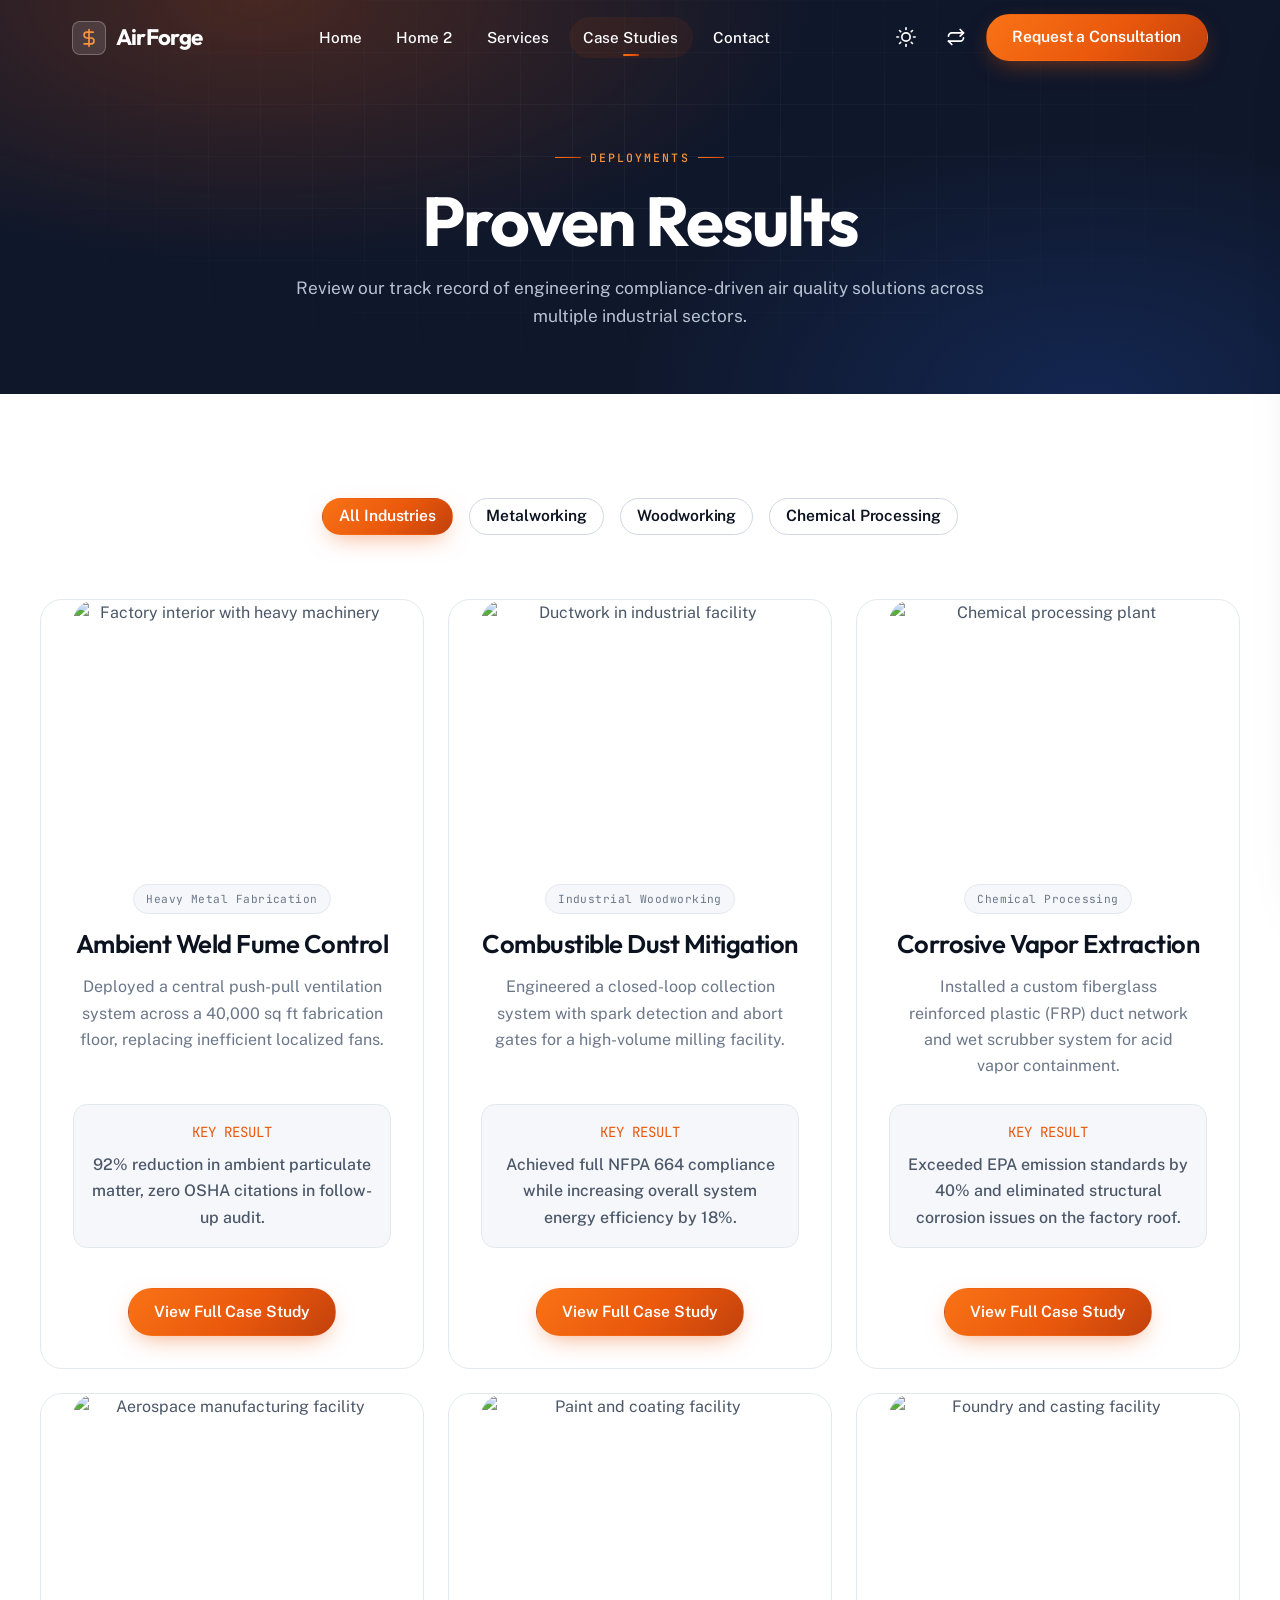
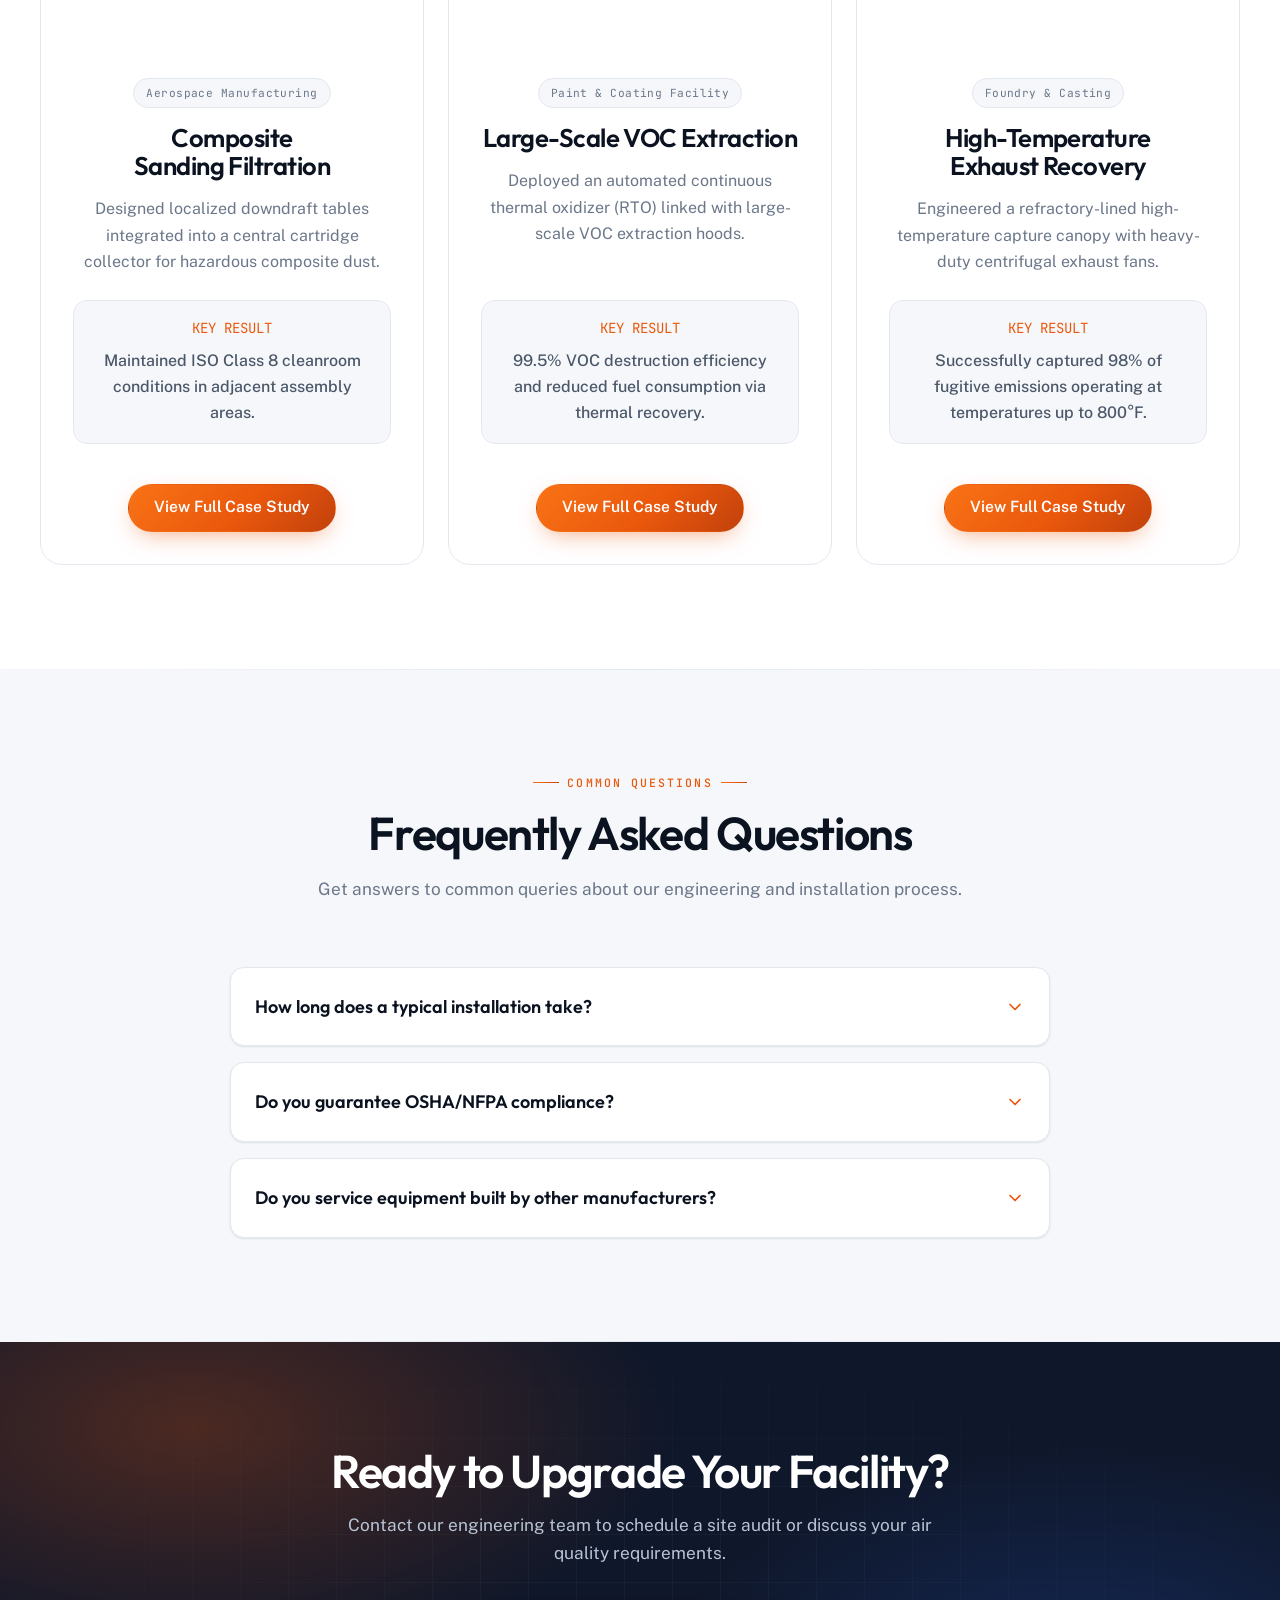
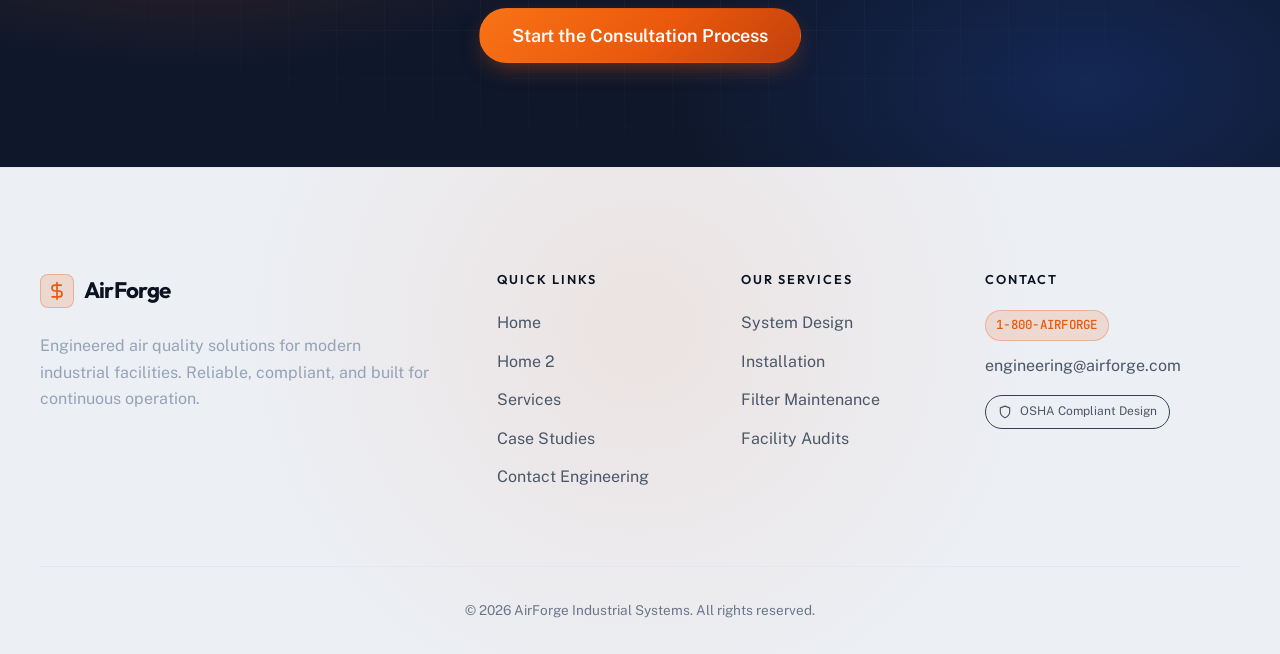
==== commit 1d9d5c58: "SECOND" ====
--- a/case-studies.html
+++ b/case-studies.html
@@ -100,9 +100,9 @@
           <button class="btn btn-outline" style="padding: 0.5rem 1rem;">Chemical Processing</button>
         </div>
 
-        <div class="grid grid-2">
+        <div class="grid grid-3 grid-cases">
           <!-- Case 1 -->
-          <div class="card" style="text-align: left; align-items: flex-start;">
+          <div class="card" style="text-align: center; align-items: center;">
             <img src="https://images.unsplash.com/photo-1504917595217-d4dc5ebe6122?auto=format&fit=crop&q=80&w=800" alt="Factory interior with heavy machinery" class="card-img">
             <div class="card-tags">
               <span class="tag">Heavy Metal Fabrication</span>
@@ -118,7 +118,7 @@
           </div>
           
           <!-- Case 2 -->
-          <div class="card" style="text-align: left; align-items: flex-start;">
+          <div class="card" style="text-align: center; align-items: center;">
             <img src="https://images.unsplash.com/photo-1565514020179-026b92b84bb6?auto=format&fit=crop&q=80&w=800" alt="Ductwork in industrial facility" class="card-img">
             <div class="card-tags">
               <span class="tag">Industrial Woodworking</span>
@@ -133,7 +133,7 @@
           </div>
 
           <!-- Case 3 -->
-          <div class="card" style="text-align: left; align-items: flex-start;">
+          <div class="card" style="text-align: center; align-items: center;">
             <img src="https://images.unsplash.com/photo-1581092795360-fd1ca04f0952?auto=format&fit=crop&q=80&w=800" alt="Chemical processing plant" class="card-img">
             <div class="card-tags">
               <span class="tag">Chemical Processing</span>
@@ -148,7 +148,7 @@
           </div>
 
           <!-- Case 4 -->
-          <div class="card" style="text-align: left; align-items: flex-start;">
+          <div class="card" style="text-align: center; align-items: center;">
             <img src="https://images.unsplash.com/photo-1581091226825-a6a2a5aee158?auto=format&fit=crop&q=80&w=800" alt="Aerospace manufacturing facility" class="card-img">
             <div class="card-tags">
               <span class="tag">Aerospace Manufacturing</span>
@@ -163,7 +163,7 @@
           </div>
 
           <!-- Case 5 -->
-          <div class="card" style="text-align: left; align-items: flex-start;">
+          <div class="card" style="text-align: center; align-items: center;">
             <img src="https://images.unsplash.com/photo-1616423641403-f933f4460fcc?auto=format&fit=crop&q=80&w=800" alt="Paint and coating facility" class="card-img">
             <div class="card-tags">
               <span class="tag">Paint & Coating Facility</span>
@@ -178,7 +178,7 @@
           </div>
 
           <!-- Case 6 -->
-          <div class="card" style="text-align: left; align-items: flex-start;">
+          <div class="card" style="text-align: center; align-items: center;">
             <img src="https://images.unsplash.com/photo-1505305976870-c0be1cd87413?auto=format&fit=crop&q=80&w=800" alt="Foundry and casting facility" class="card-img">
             <div class="card-tags">
               <span class="tag">Foundry & Casting</span>
@@ -191,6 +191,40 @@
             </div>
             <a href="case-study-single.html" class="btn btn-primary" style="margin-top: 1rem;">View Full Case Study</a>
           </div>
+        </div>
+      </div>
+    </section>
+
+    <!-- FAQ Section -->
+    <section class="bg-surface">
+      <div class="container container-narrow">
+        <div class="section-header">
+          <span class="eyebrow is-center">Common Questions</span>
+          <h2>Frequently Asked Questions</h2>
+          <p>Get answers to common queries about our engineering and installation process.</p>
+        </div>
+        <div style="display: flex; flex-direction: column; gap: 1rem;">
+          <details class="faq-item">
+            <summary>
+              How long does a typical installation take?
+              <svg width="20" height="20" viewBox="0 0 24 24" fill="none" stroke="currentColor" stroke-width="2" stroke-linecap="round" stroke-linejoin="round" class="faq-icon"><polyline points="6 9 12 15 18 9"></polyline></svg>
+            </summary>
+            <p>Most of our custom extraction systems are installed over a weekend or during scheduled plant downtime to minimize operational impact. Complex facility-wide deployments may be done in phases.</p>
+          </details>
+          <details class="faq-item">
+            <summary>
+              Do you guarantee OSHA/NFPA compliance?
+              <svg width="20" height="20" viewBox="0 0 24 24" fill="none" stroke="currentColor" stroke-width="2" stroke-linecap="round" stroke-linejoin="round" class="faq-icon"><polyline points="6 9 12 15 18 9"></polyline></svg>
+            </summary>
+            <p>Yes. Every system we design is built specifically to meet or exceed current OSHA and NFPA standards for your particular industry and dust/fume type.</p>
+          </details>
+          <details class="faq-item">
+            <summary>
+              Do you service equipment built by other manufacturers?
+              <svg width="20" height="20" viewBox="0 0 24 24" fill="none" stroke="currentColor" stroke-width="2" stroke-linecap="round" stroke-linejoin="round" class="faq-icon"><polyline points="6 9 12 15 18 9"></polyline></svg>
+            </summary>
+            <p>Yes, our maintenance and audit teams can evaluate, service, and upgrade existing extraction systems regardless of the original manufacturer.</p>
+          </details>
         </div>
       </div>
     </section>
--- a/assets/css/style.css
+++ b/assets/css/style.css
@@ -632,7 +632,7 @@
   gap: var(--space-3);
 }
 
-.grid-3 { grid-template-columns: repeat(auto-fit, minmax(290px, 1fr)); }
+.grid-3 { grid-template-columns: repeat(3, minmax(0, 1fr)); }
 .grid-2 { grid-template-columns: repeat(auto-fit, minmax(380px, 1fr)); }
 
 .card {
@@ -829,10 +829,14 @@
   transition: all var(--transition-fast);
 }
 
-.process-step:hover {
+.process-step:hover,
+.process-step.active {
   border-color: var(--color-accent);
   box-shadow: var(--shadow-accent);
   transform: translateY(-3px);
+}
+.process-step.active {
+  color: var(--color-accent);
 }
 
 .process-step svg {
@@ -958,11 +962,12 @@
    Footer
    -------------------------------------------------------------------------- */
 footer {
-  background-color: var(--color-primary);
-  color: #94a3b8;
+  background-color: var(--color-surface-2);
+  color: var(--color-text-main);
   padding: var(--space-8) var(--space-4) var(--space-4);
   position: relative;
   overflow: hidden;
+  border-top: 1px solid var(--color-border);
 }
 
 footer::before {
@@ -973,13 +978,13 @@
   transform: translateX(-50%);
   width: 900px;
   height: 900px;
-  background: radial-gradient(circle, rgba(234, 88, 12, 0.14), transparent 62%);
+  background: radial-gradient(circle, rgba(234, 88, 12, 0.08), transparent 62%);
   pointer-events: none;
 }
 
 [data-theme="dark"] footer {
   background-color: #05070b;
-  border-top: 1px solid var(--color-border);
+  border-top: 1px solid var(--color-border-strong);
 }
 
 footer .container { position: relative; z-index: 1; }
@@ -992,14 +997,14 @@
 }
 
 .footer-brand { margin-bottom: var(--space-3); }
-.footer-brand .navbar-brand { color: #f8fafc; }
+.footer-brand .navbar-brand { color: var(--color-text-heading); }
 .footer-brand .navbar-brand svg {
   background: rgba(234, 88, 12, 0.15);
   border-color: rgba(234, 88, 12, 0.3);
 }
 
 .footer-heading {
-  color: #f8fafc;
+  color: var(--color-text-heading);
   font-family: var(--font-heading);
   font-size: 0.8rem;
   font-weight: 600;
@@ -1012,23 +1017,23 @@
 .footer-links li { margin-bottom: 0.75rem; }
 
 .footer-links a {
-  color: #94a3b8;
+  color: var(--color-text-main);
   text-decoration: none;
   transition: color var(--transition-fast), padding-left var(--transition-fast);
   display: inline-block;
 }
 
 .footer-links a:hover {
-  color: var(--color-accent-soft);
+  color: var(--color-accent);
   padding-left: 4px;
 }
 
 .footer-bottom {
   text-align: center;
   padding-top: var(--space-4);
-  border-top: 1px solid rgba(255, 255, 255, 0.08);
+  border-top: 1px solid var(--color-border);
   font-size: 0.85rem;
-  color: #7a8699;
+  color: var(--color-text-muted);
 }
 
 /* --------------------------------------------------------------------------
@@ -1125,7 +1130,7 @@
   position: absolute;
   inset: 0;
   background:
-    linear-gradient(180deg, rgba(7, 10, 18, 0.55) 0%, rgba(7, 10, 18, 0.82) 55%, var(--color-bg) 100%),
+    linear-gradient(180deg, rgba(7, 10, 18, 0.55) 0%, rgba(7, 10, 18, 0.82) 55%, rgba(7, 10, 18, 0.95) 100%),
     radial-gradient(1200px 600px at 20% 0%, rgba(234, 88, 12, 0.22), transparent 60%),
     radial-gradient(900px 500px at 85% 20%, rgba(56, 130, 246, 0.16), transparent 60%);
   z-index: -2;
@@ -1533,6 +1538,9 @@
   .hamburger { display: flex; }
   .footer-grid { grid-template-columns: 1fr 1fr; }
   .service-block-img { height: 340px; }
+
+  /* Case studies index only: six cards read better 2-up on tablet landscape */
+  .grid-cases { grid-template-columns: repeat(2, minmax(0, 1fr)); }
 }
 
 @media (max-width: 768px) {
@@ -1545,18 +1553,39 @@
 
   .grid-2 { grid-template-columns: 1fr; }
 
-  .footer-grid { grid-template-columns: 1fr; text-align: center; }
+  /* Three-up card sections drop to 2 across; a lone final card centers */
+  .grid-3 { grid-template-columns: repeat(2, minmax(0, 1fr)); }
+  .grid-3 > *:last-child:nth-child(odd) {
+    grid-column: 1 / -1;
+    width: calc(50% - (var(--space-3) / 2));
+    margin-inline: auto;
+  }
+
+  /* Footer grid remains 2x2 here */
   .footer-brand { display: flex; flex-direction: column; align-items: center; }
   .footer-links a:hover { padding-left: 0; }
 
   .hero-section { min-height: auto; padding-top: calc(76px + var(--space-5)); }
-  .hero-trust > div + div { border-left: none; border-top: 1px solid rgba(255, 255, 255, 0.1); }
+  .hero-trust { grid-template-columns: 1fr 1fr; }
+  .hero-trust > div + div { border-left: none; border-top: none; }
+  .hero-trust > div:nth-child(even) { border-left: 1px solid rgba(255, 255, 255, 0.1); }
+  .hero-trust > div:nth-child(n+3) { border-top: 1px solid rgba(255, 255, 255, 0.1); }
   .scroll-cue { display: none; }
 
   .service-block { grid-template-columns: 1fr; }
   .service-block:nth-child(even) { direction: ltr; }
 
   .form-panel { padding: var(--space-3); }
+}
+
+@media (max-width: 560px) {
+  /* Single column on phones */
+  .grid-3 { grid-template-columns: 1fr; }
+  .grid-3 > *:last-child:nth-child(odd) {
+    grid-column: auto;
+    width: auto;
+    margin-inline: 0;
+  }
 }
 
 @media (max-width: 400px) {
@@ -2487,3 +2516,289 @@
   .cfg-options { grid-template-columns: 1fr; }
   .cfg-option { min-height: 0; }
 }
+
+@media (max-width: 768px) {
+  .order-first-mobile {
+    order: -1 !important;
+  }
+  .text-center-mobile {
+    text-align: center !important;
+    justify-content: center !important;
+  }
+}
+
+/* FAQ Accordion */
+details.faq-item {
+  background: var(--color-elevated);
+  padding: 1.5rem;
+  border-radius: var(--radius);
+  border: 1px solid var(--color-border);
+  box-shadow: var(--shadow-sm);
+  transition: all var(--transition-fast);
+}
+details.faq-item:hover {
+  border-color: var(--color-accent);
+}
+details.faq-item summary {
+  font-weight: 600;
+  font-family: var(--font-heading);
+  font-size: 1.125rem;
+  cursor: pointer;
+  outline: none;
+  list-style: none;
+  display: flex;
+  justify-content: space-between;
+  align-items: center;
+  color: var(--color-text-heading);
+}
+details.faq-item summary::-webkit-details-marker {
+  display: none;
+}
+details.faq-item summary .faq-icon {
+  transition: transform var(--transition-fast);
+  color: var(--color-accent);
+}
+details.faq-item[open] summary .faq-icon {
+  transform: rotate(180deg);
+}
+details.faq-item p {
+  margin-top: 1rem;
+  margin-bottom: 0;
+  color: var(--color-text-main);
+  line-height: 1.6;
+}
+
+/* Trust Badge */
+.trust-badge {
+  font-weight: 700;
+  font-size: 1.5rem;
+  letter-spacing: -0.02em;
+  font-family: var(--font-heading);
+  transition: all var(--transition-fast);
+  cursor: default;
+}
+.trust-badge span {
+  color: var(--color-accent);
+  font-size: 0.4em;
+  vertical-align: top;
+  margin-left: 4px;
+  letter-spacing: 0.1em;
+  font-weight: 800;
+  transition: all var(--transition-fast);
+}
+.trust-badge:hover {
+  transform: translateY(-2px);
+  color: var(--color-accent);
+}
+.trust-badge:hover span {
+  color: var(--color-text-heading);
+}
+
+/* --------------------------------------------------------------------------
+   Hero — Editorial (home2)
+   Light, typographic, centered. A washed facility photo sits behind the
+   blueprint grid; still no gradient headline and no orbs.
+   -------------------------------------------------------------------------- */
+.hero-alt {
+  position: relative;
+  overflow: hidden;
+  isolation: isolate;
+  background: var(--color-surface) url('https://images.unsplash.com/photo-1565793298595-6a879b1d9492?auto=format&fit=crop&q=80&w=2400') center/cover no-repeat;
+  color: var(--color-text-main);
+  border-bottom: 1px solid var(--color-border);
+  padding: calc(76px + var(--space-6)) var(--space-4) var(--space-6);
+  text-align: center;
+}
+
+/* photo scrim + blueprint rule lines */
+.hero-alt::before {
+  content: '';
+  position: absolute;
+  inset: 0;
+  background-image:
+    linear-gradient(var(--grid-line) 1px, transparent 1px),
+    linear-gradient(90deg, var(--grid-line) 1px, transparent 1px),
+    linear-gradient(180deg, rgba(245, 247, 250, 0.94) 0%, rgba(245, 247, 250, 0.88) 55%, rgba(245, 247, 250, 0.96) 100%);
+  background-size: 96px 96px, 96px 96px, cover;
+  z-index: -2;
+}
+
+[data-theme="dark"] .hero-alt::before {
+  background-image:
+    linear-gradient(var(--grid-line) 1px, transparent 1px),
+    linear-gradient(90deg, var(--grid-line) 1px, transparent 1px),
+    linear-gradient(180deg, rgba(14, 19, 28, 0.93) 0%, rgba(14, 19, 28, 0.86) 55%, rgba(14, 19, 28, 0.96) 100%);
+}
+
+/* diagonal airflow hatching on the trailing edge */
+.hero-alt::after {
+  content: '';
+  position: absolute;
+  top: -20%;
+  right: -12%;
+  width: 46%;
+  height: 140%;
+  background: repeating-linear-gradient(
+    64deg,
+    var(--tint-accent-strong) 0 2px,
+    transparent 2px 22px
+  );
+  mask-image: radial-gradient(ellipse 70% 70% at 70% 40%, #000 10%, transparent 72%);
+  -webkit-mask-image: radial-gradient(ellipse 70% 70% at 70% 40%, #000 10%, transparent 72%);
+  z-index: -1;
+  pointer-events: none;
+}
+
+.hero-alt .container { position: relative; z-index: 1; }
+
+/* masthead line */
+.hero-alt-meta {
+  display: flex;
+  flex-wrap: wrap;
+  gap: var(--space-2) var(--space-4);
+  align-items: center;
+  justify-content: center;
+  padding-bottom: var(--space-2);
+  border-bottom: 1px solid var(--color-border-strong);
+  font-family: var(--font-mono);
+  font-size: 0.7rem;
+  letter-spacing: 0.18em;
+  text-transform: uppercase;
+  color: var(--color-text-muted);
+}
+
+.hero-alt-status {
+  display: inline-flex;
+  align-items: center;
+  gap: 0.55rem;
+  color: var(--color-accent);
+}
+
+.hero-alt-status i {
+  width: 7px;
+  height: 7px;
+  border-radius: 50%;
+  background: var(--color-accent);
+  box-shadow: 0 0 0 4px var(--tint-accent);
+}
+
+.hero-alt h1 {
+  margin: var(--space-5) auto 0;
+  max-width: 18ch;
+  font-size: clamp(2.6rem, 7vw, 5.5rem);
+  line-height: 0.98;
+  letter-spacing: -0.045em;
+  color: var(--color-text-heading);
+  text-wrap: pretty;
+}
+
+/* accent keyword with a drawn underline instead of gradient fill */
+.hero-alt h1 .mark {
+  position: relative;
+  color: var(--color-accent);
+  white-space: nowrap;
+}
+
+.hero-alt h1 .mark::after {
+  content: '';
+  position: absolute;
+  left: 0;
+  right: 0;
+  bottom: 0.06em;
+  height: 0.09em;
+  background: var(--gradient-accent);
+  border-radius: var(--radius-pill);
+}
+
+.hero-alt-lede {
+  display: flex;
+  flex-direction: column;
+  align-items: center;
+  gap: var(--space-3);
+  margin-top: var(--space-4);
+  padding-top: var(--space-3);
+}
+
+.hero-alt-lede::before {
+  content: '';
+  width: 72px;
+  height: 3px;
+  border-radius: var(--radius-pill);
+  background: var(--gradient-accent);
+}
+
+.hero-alt-lede p {
+  max-width: 62ch;
+  margin: 0;
+  font-size: 1.0625rem;
+  color: var(--color-text-main);
+}
+
+.hero-alt-lede .btn-group {
+  display: flex;
+  flex-wrap: wrap;
+  justify-content: center;
+  gap: var(--space-2);
+}
+
+/* spec sheet rail */
+.hero-alt-specs {
+  display: grid;
+  grid-template-columns: repeat(4, 1fr);
+  margin-top: var(--space-6);
+  border-top: 1px solid var(--color-border-strong);
+}
+
+.hero-alt-specs > div {
+  padding: var(--space-3) var(--space-3) 0;
+  text-align: center;
+}
+.hero-alt-specs > div + div { border-left: 1px solid var(--color-border); }
+
+.hero-alt-specs .spec-value {
+  font-family: var(--font-heading);
+  font-size: clamp(1.6rem, 2.6vw, 2.25rem);
+  font-weight: 600;
+  line-height: 1.1;
+  letter-spacing: -0.03em;
+  color: var(--color-text-heading);
+}
+
+.hero-alt-specs .spec-label {
+  margin-top: 0.35rem;
+  font-family: var(--font-mono);
+  font-size: 0.66rem;
+  letter-spacing: 0.16em;
+  text-transform: uppercase;
+  color: var(--color-text-muted);
+}
+
+@media (max-width: 900px) {
+  .hero-alt-specs { grid-template-columns: repeat(2, 1fr); row-gap: var(--space-3); }
+  .hero-alt-specs > div:nth-child(odd) { border-left: none; }
+}
+
+@media (max-width: 768px) {
+  .hero-alt { padding-top: calc(76px + var(--space-5)); }
+  .hero-alt h1 { margin-top: var(--space-4); max-width: none; }
+  .hero-alt-lede { gap: var(--space-3); }
+  .hero-alt-lede .btn-group { width: 100%; justify-content: center; }
+}
+
+@media (max-width: 560px) {
+  .hero-alt::after { display: none; }
+  .hero-alt-specs { grid-template-columns: 1fr; }
+  .hero-alt-specs > div { border-left: none; }
+  .hero-alt-specs > div + div { border-top: 1px solid var(--color-border); }
+  .hero-alt-lede .btn-group .btn { width: 100%; justify-content: center; }
+}
+
+@media (max-width: 576px) {
+  .footer-grid { 
+    grid-template-columns: 1fr; 
+    text-align: center; 
+  }
+  .footer-brand { 
+    align-items: center; 
+  }
+}
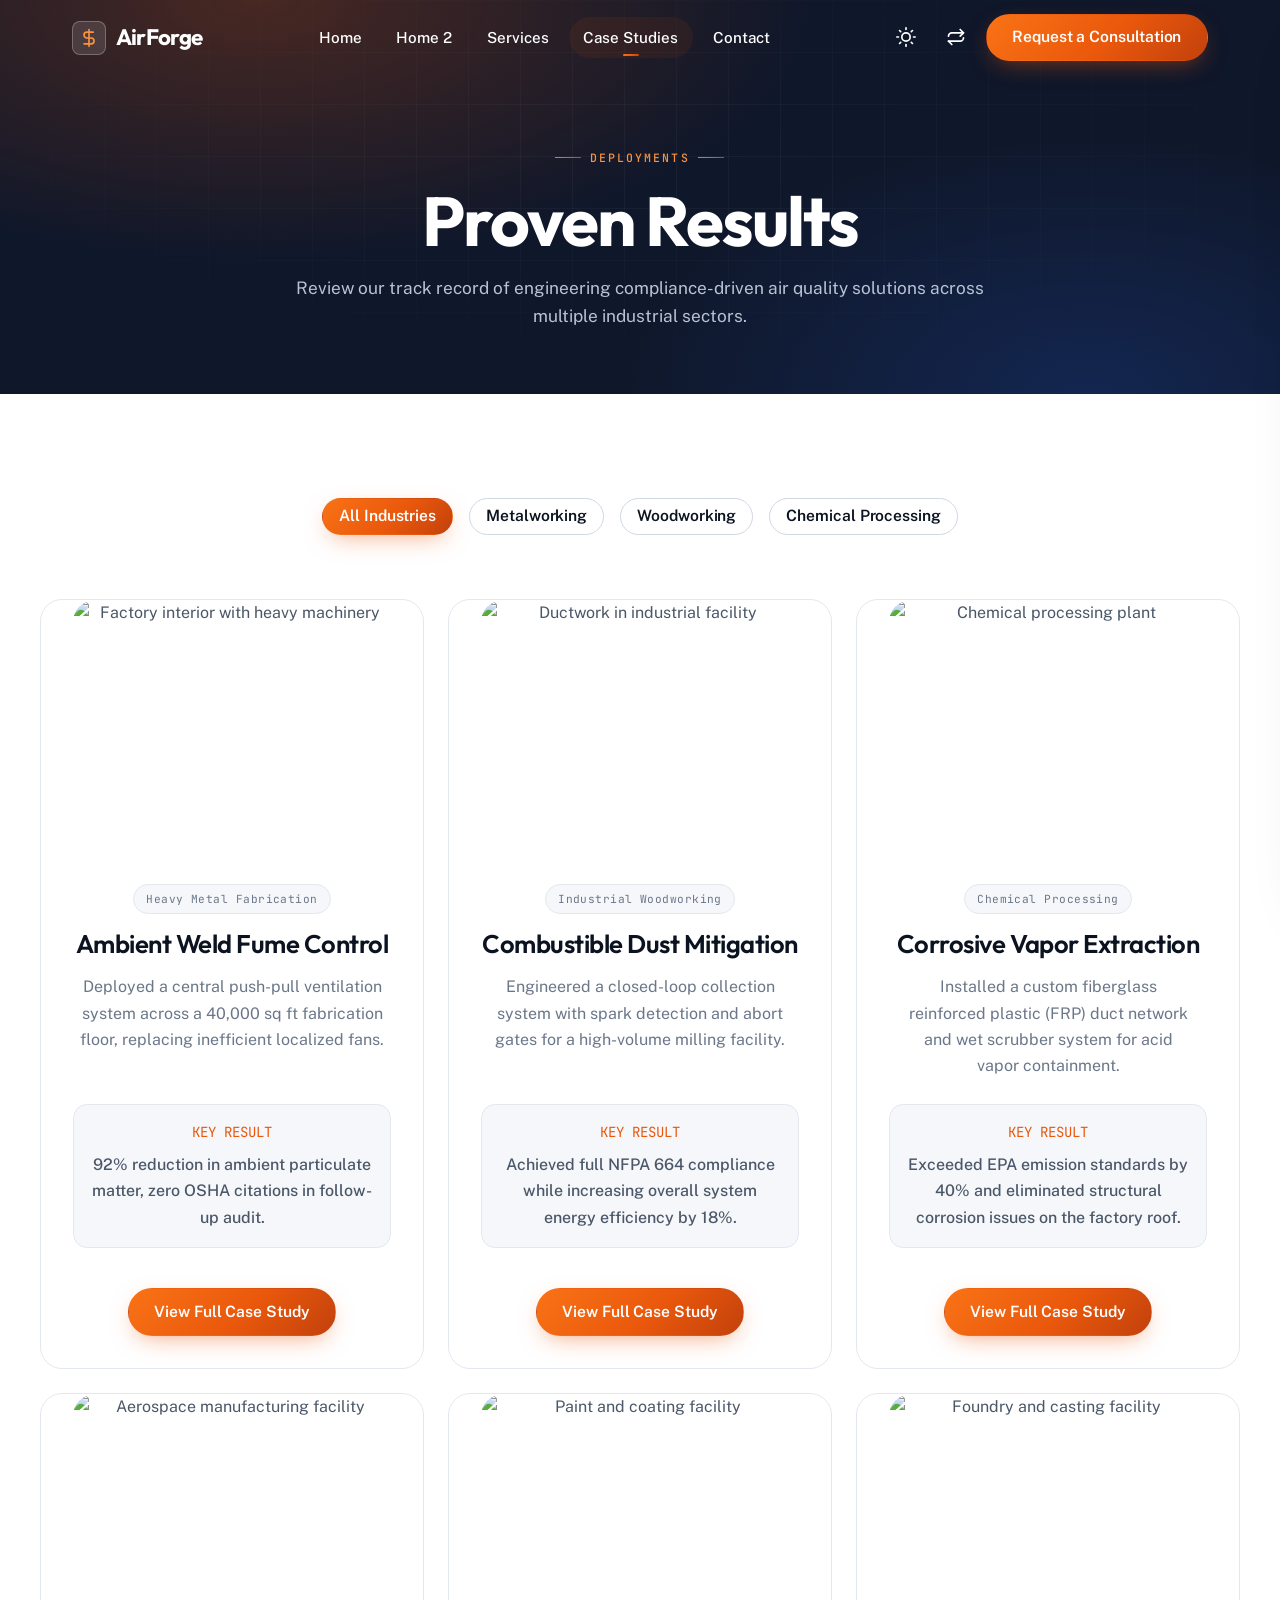
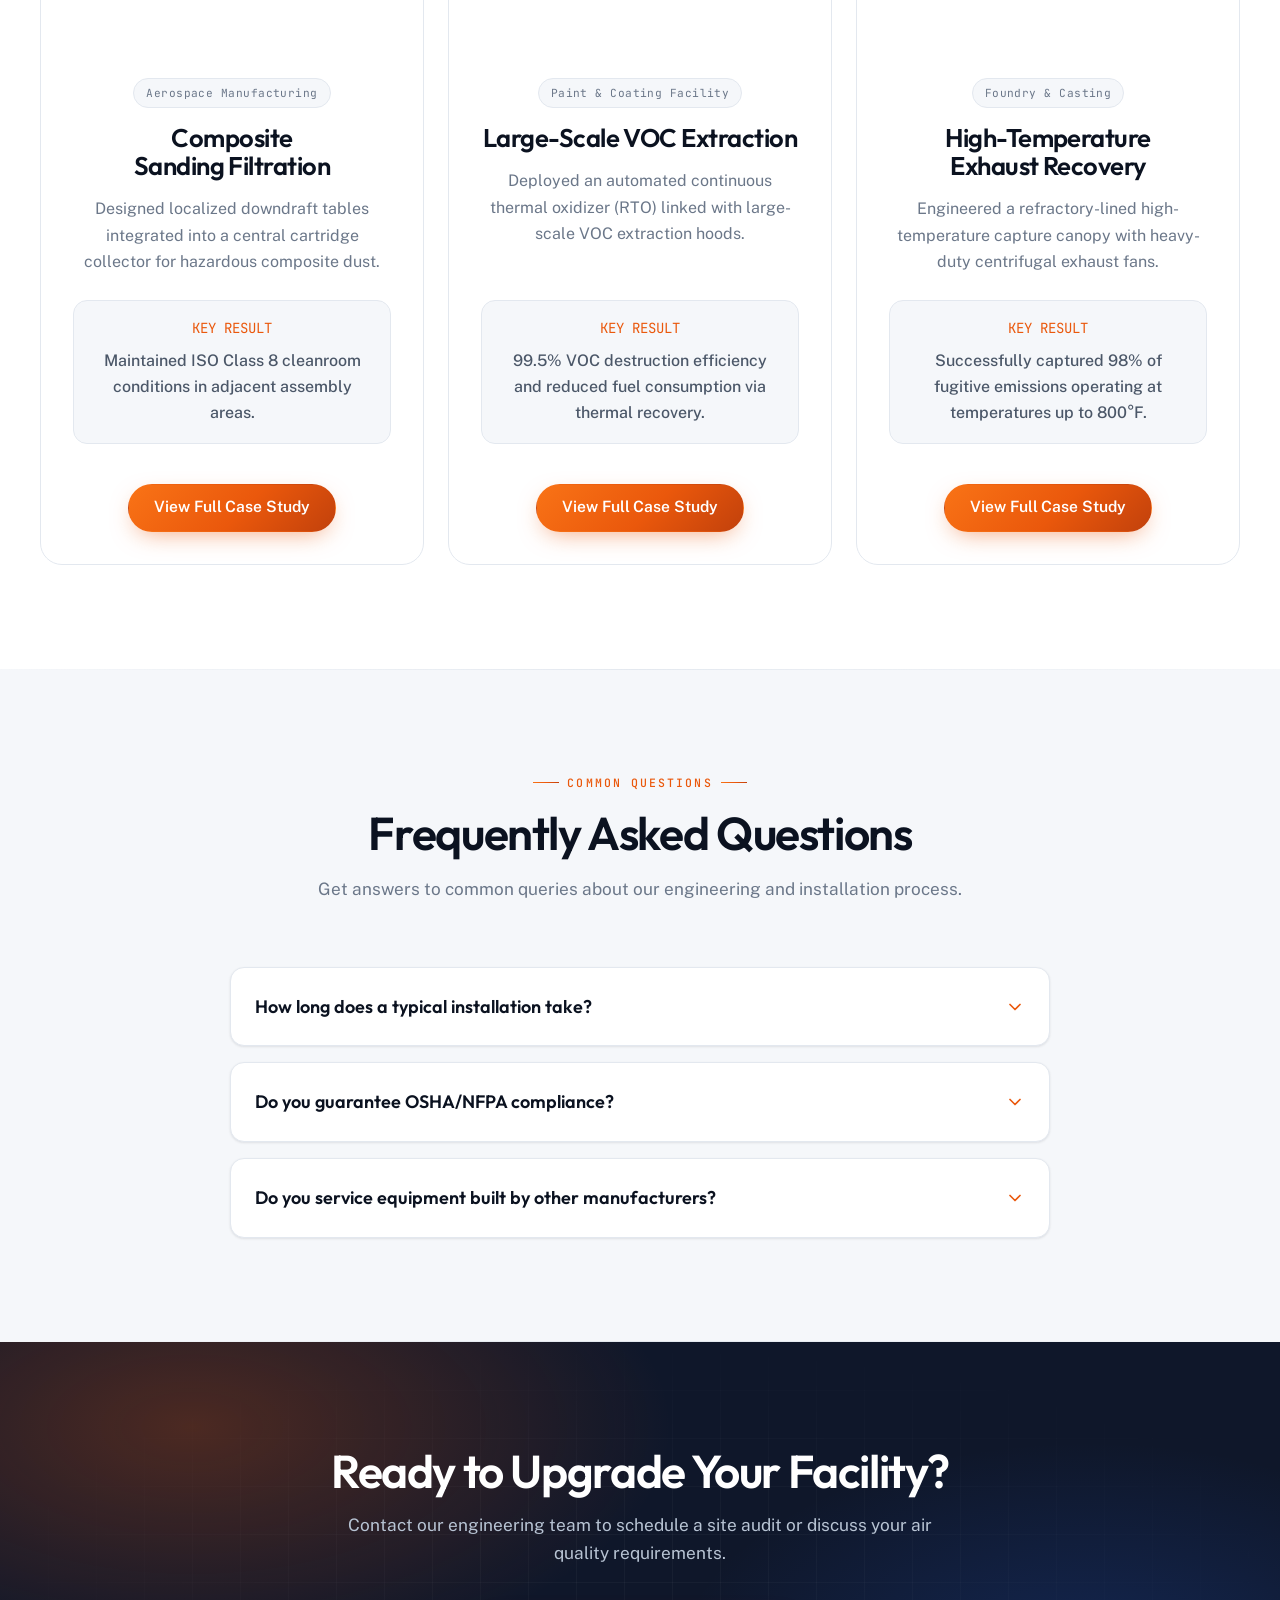
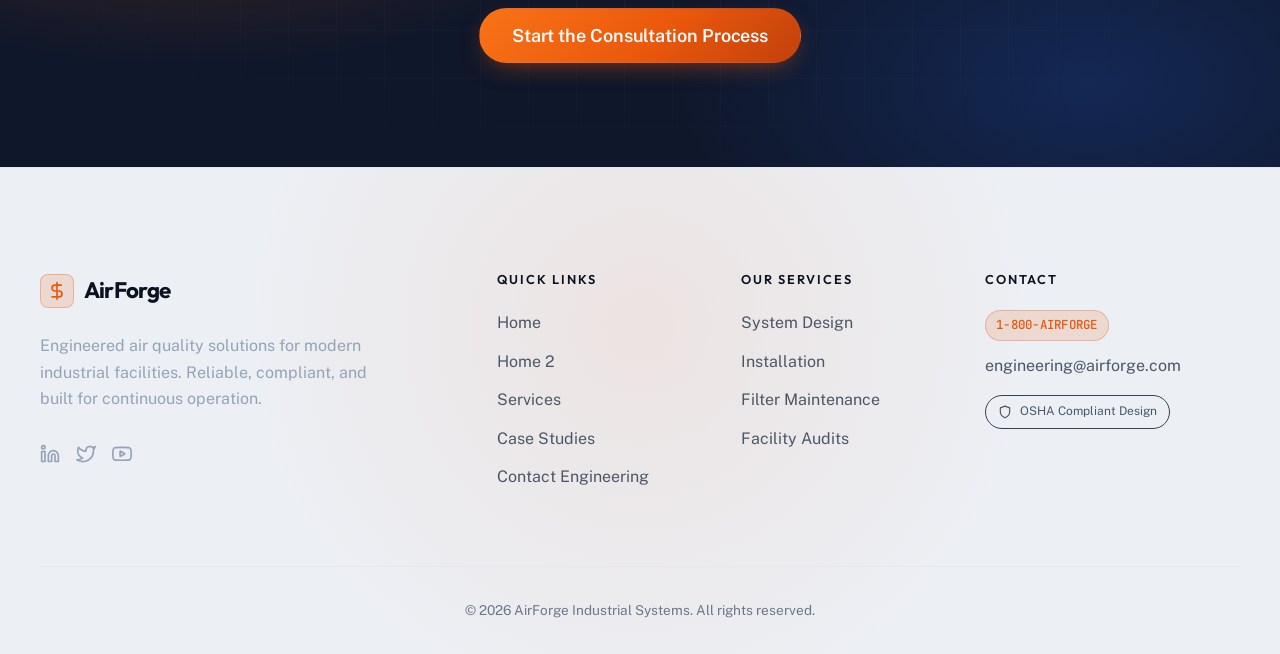
==== commit be5a11f3: "FOOTER" ====
--- a/case-studies.html
+++ b/case-studies.html
@@ -248,7 +248,12 @@
             <svg xmlns="http://www.w3.org/2000/svg" width="28" height="28" viewBox="0 0 24 24" fill="none" stroke="#ea580c" stroke-width="2" stroke-linecap="round" stroke-linejoin="round"><path d="M12 2v20"></path><path d="M17 5H9.5a3.5 3.5 0 0 0 0 7h5a3.5 3.5 0 0 1 0 7H6"></path></svg>
             AirForge
           </a>
-          <p style="margin-top: var(--space-3); color: #94a3b8;">Engineered air quality solutions for modern industrial facilities. Reliable, compliant, and built for continuous operation.</p>
+          <p style="margin-top: var(--space-3); color: #94a3b8; max-width: 340px;">Engineered air quality solutions for modern industrial facilities. Reliable, compliant, and built for continuous operation.</p>
+          <div class="social-links" style="margin-top: var(--space-4); display: flex; gap: 1rem;">
+            <a href="#" aria-label="LinkedIn" style="color: #94a3b8;"><svg width="20" height="20" viewBox="0 0 24 24" fill="none" stroke="currentColor" stroke-width="2" stroke-linecap="round" stroke-linejoin="round"><path d="M16 8a6 6 0 0 1 6 6v7h-4v-7a2 2 0 0 0-2-2 2 2 0 0 0-2 2v7h-4v-7a6 6 0 0 1 6-6z"></path><rect x="2" y="9" width="4" height="12"></rect><circle cx="4" cy="4" r="2"></circle></svg></a>
+            <a href="#" aria-label="Twitter" style="color: #94a3b8;"><svg width="20" height="20" viewBox="0 0 24 24" fill="none" stroke="currentColor" stroke-width="2" stroke-linecap="round" stroke-linejoin="round"><path d="M23 3a10.9 10.9 0 0 1-3.14 1.53 4.48 4.48 0 0 0-7.86 3v1A10.66 10.66 0 0 1 3 4s-4 9 5 13a11.64 11.64 0 0 1-7 2c9 5 20 0 20-11.5a4.5 4.5 0 0 0-.08-.83A7.72 7.72 0 0 0 23 3z"></path></svg></a>
+            <a href="#" aria-label="YouTube" style="color: #94a3b8;"><svg width="20" height="20" viewBox="0 0 24 24" fill="none" stroke="currentColor" stroke-width="2" stroke-linecap="round" stroke-linejoin="round"><path d="M22.54 6.42a2.78 2.78 0 0 0-1.94-2C18.88 4 12 4 12 4s-6.88 0-8.6.46a2.78 2.78 0 0 0-1.94 2A29 29 0 0 0 1 11.75a29 29 0 0 0 .46 5.33 2.78 2.78 0 0 0 1.94 2c1.72.46 8.6.46 8.6.46s6.88 0 8.6-.46a2.78 2.78 0 0 0 1.94-2 29 29 0 0 0 .46-5.33 29 29 0 0 0-.46-5.33z"></path><polygon points="9.75 15.02 15.5 11.75 9.75 8.48 9.75 15.02"></polygon></svg></a>
+          </div>
         </div>
         
         <div>
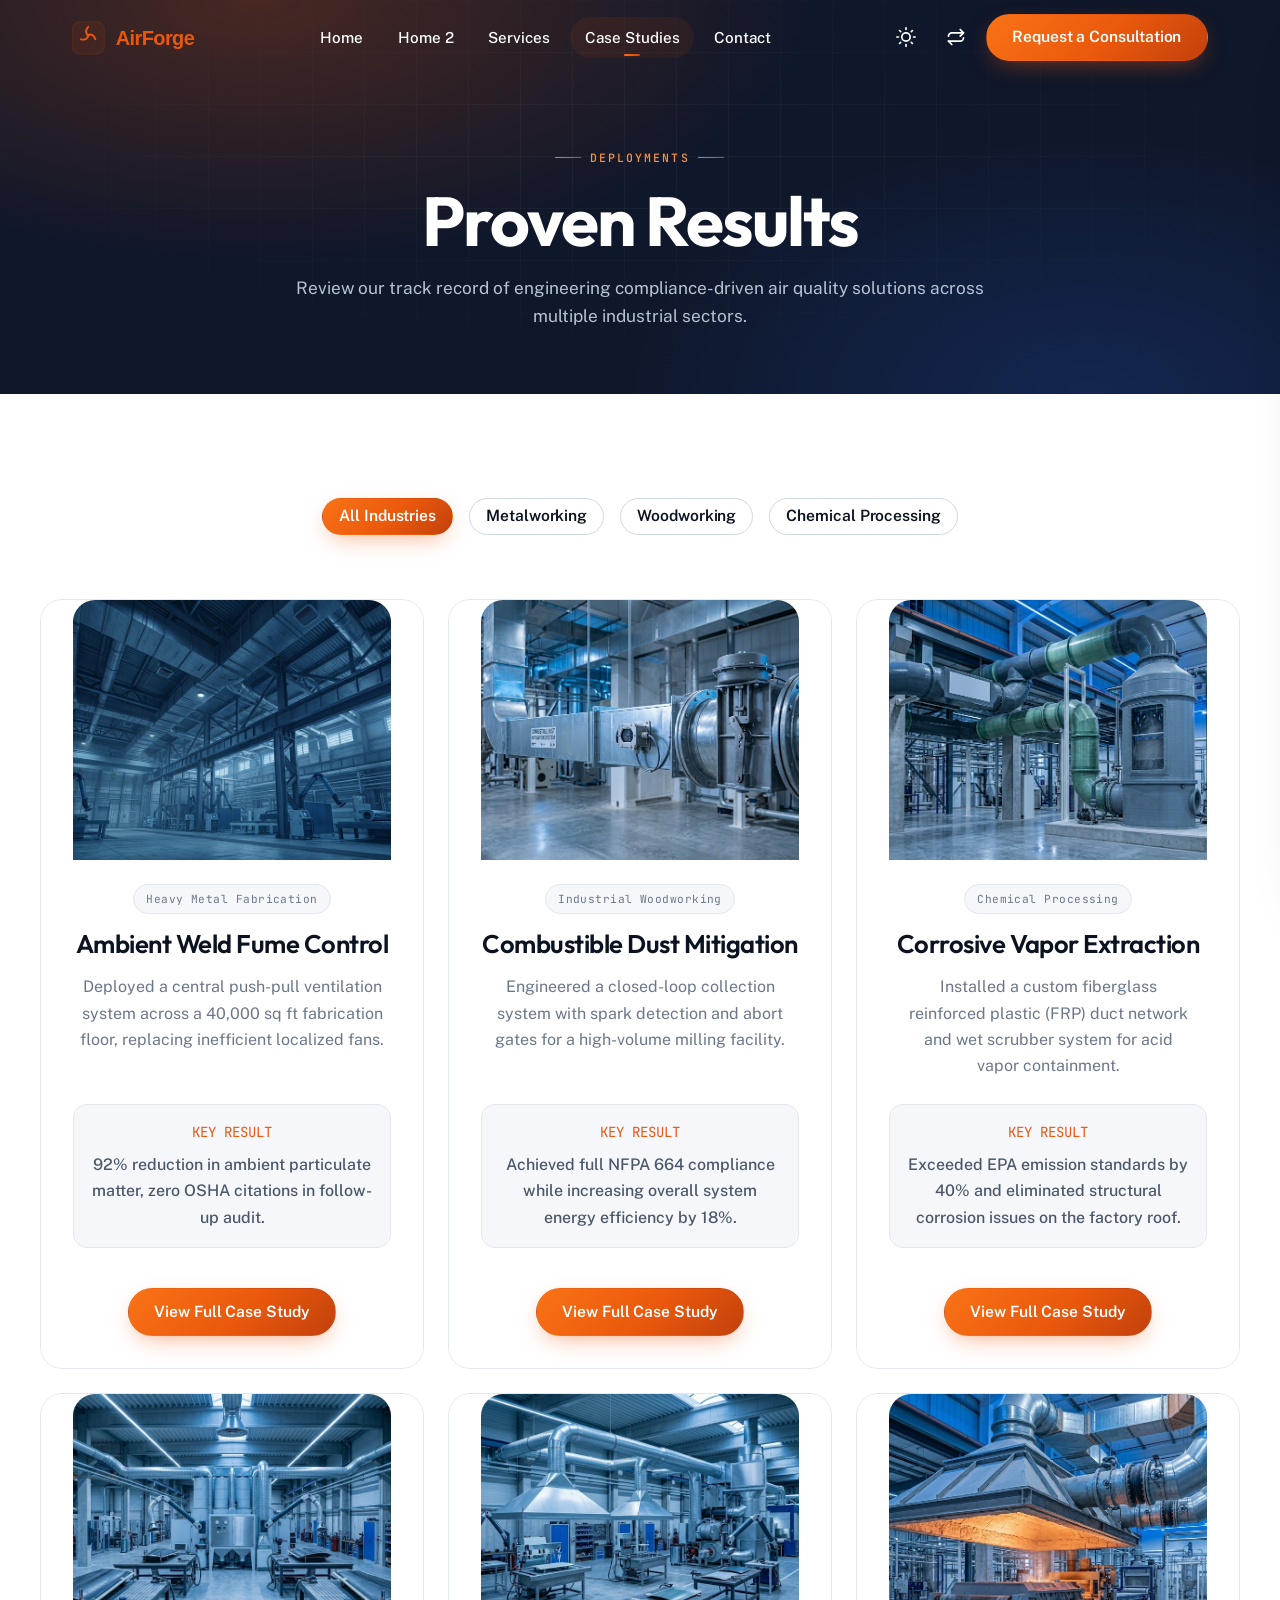
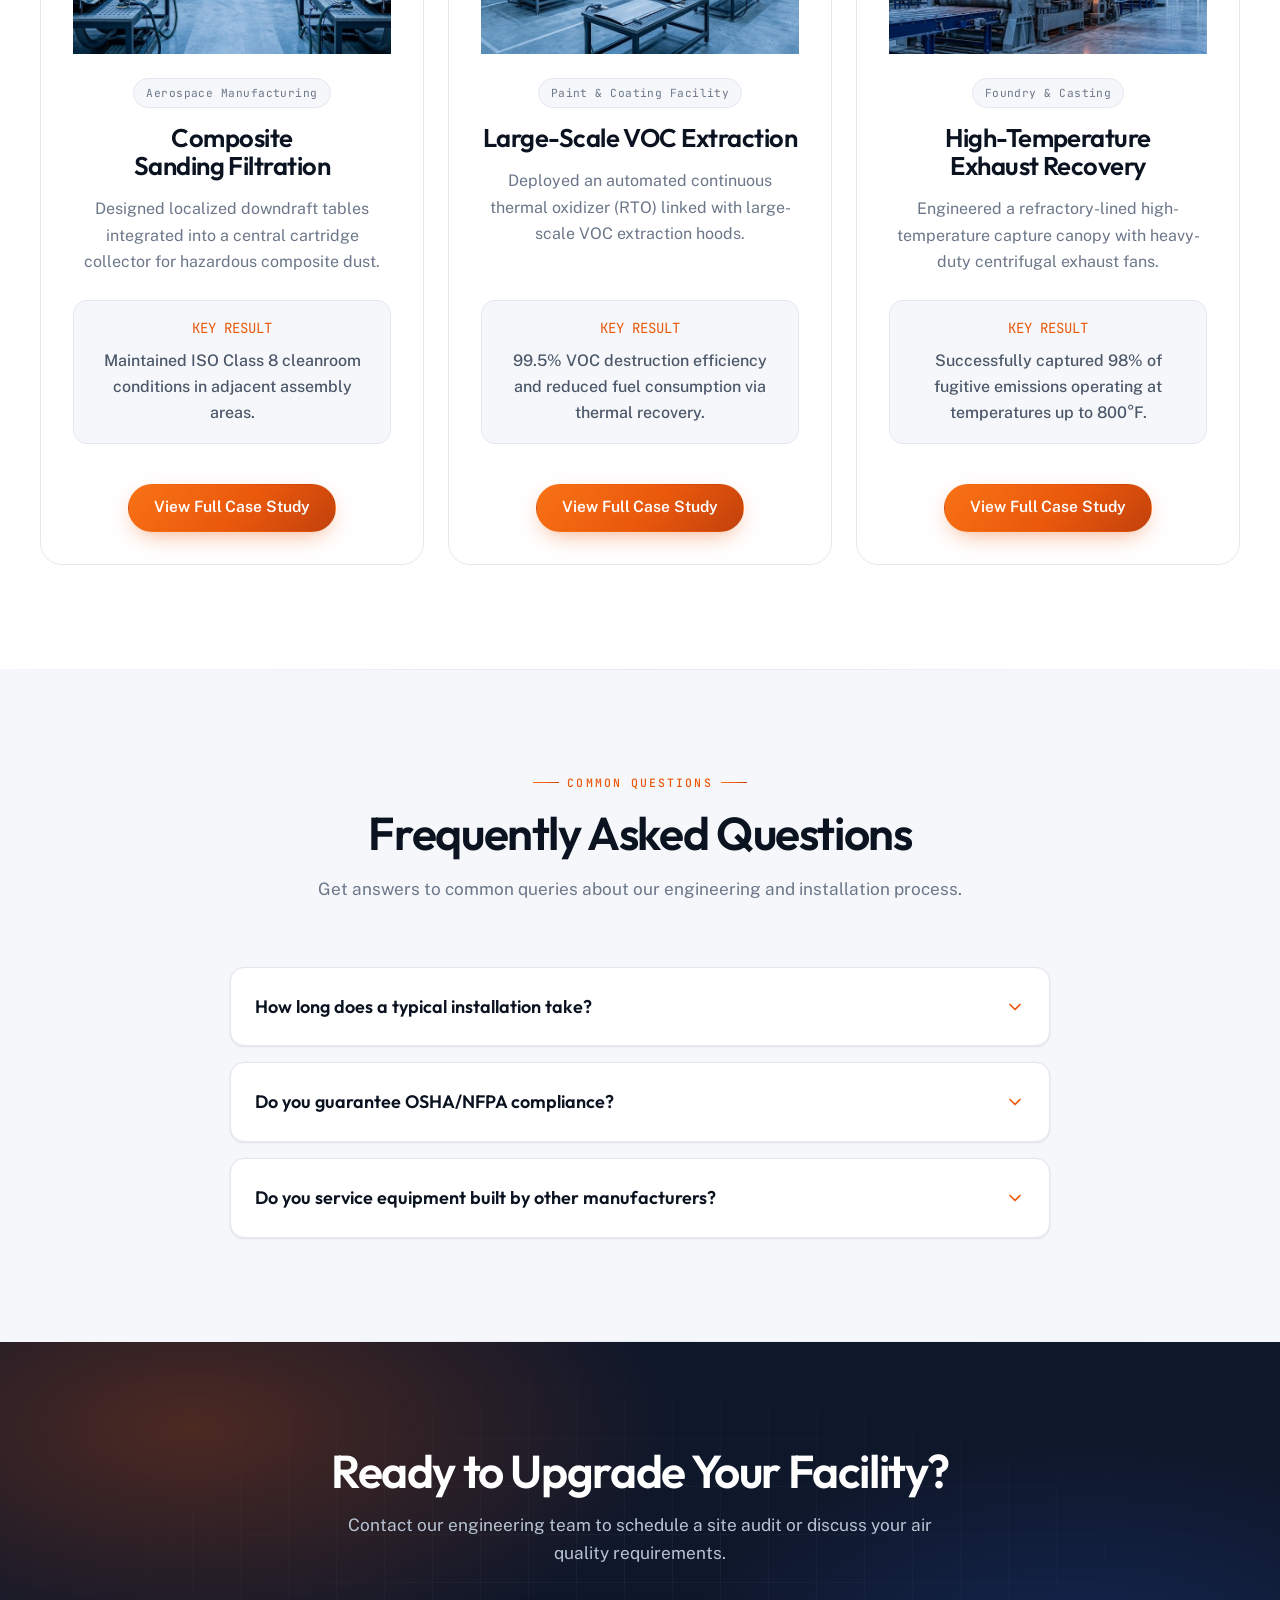
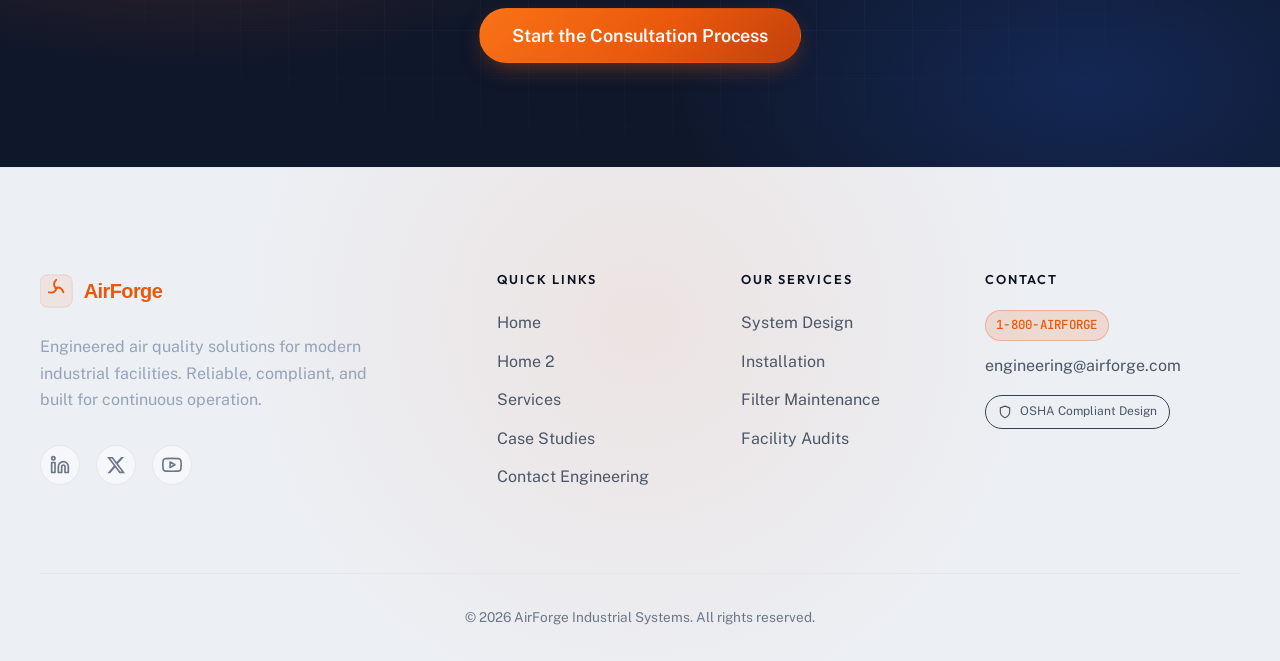
==== commit 7df61e79: "third" ====
--- a/case-studies.html
+++ b/case-studies.html
@@ -1,14 +1,18 @@
 <!DOCTYPE html>
 <html lang="en">
+
 <head>
   <meta charset="UTF-8">
   <meta name="viewport" content="width=device-width, initial-scale=1.0">
   <title>Case Studies | AirForge Industrial Systems</title>
-  <meta name="description" content="Explore our completed industrial air quality projects across heavy manufacturing, woodworking, and metalworking facilities.">
-  
+  <meta name="description"
+    content="Explore our completed industrial air quality projects across heavy manufacturing, woodworking, and metalworking facilities.">
+  <link rel="icon" type="image/svg+xml" href="assets/images/favicon.svg">
+  <link rel="apple-touch-icon" href="assets/images/favicon.svg">
+
   <link rel="stylesheet" href="assets/css/style.css">
   <link rel="stylesheet" href="assets/css/rtl.css">
-  
+
   <script>
     const storedTheme = localStorage.getItem('theme');
     const prefersDark = window.matchMedia('(prefers-color-scheme: dark)').matches;
@@ -17,16 +21,16 @@
     }
   </script>
 </head>
+
 <body>
 
   <!-- Navbar -->
   <header class="navbar">
     <div class="container">
       <a href="index.html" class="navbar-brand">
-        <svg xmlns="http://www.w3.org/2000/svg" width="28" height="28" viewBox="0 0 24 24" fill="none" stroke="currentColor" stroke-width="2" stroke-linecap="round" stroke-linejoin="round"><path d="M12 2v20"></path><path d="M17 5H9.5a3.5 3.5 0 0 0 0 7h5a3.5 3.5 0 0 1 0 7H6"></path></svg>
-        AirForge
+        <img src="assets/images/logo.svg" alt="AirForge" class="brand-logo" width="140" height="40">
       </a>
-      
+
       <nav class="navbar-nav">
         <a href="index.html" class="nav-link">Home</a>
         <a href="home2.html" class="nav-link">Home 2</a>
@@ -38,12 +42,23 @@
       <div class="navbar-actions">
         <button class="btn-icon theme-toggle" aria-label="Toggle Theme"></button>
         <button class="btn-icon rtl-toggle" aria-label="Toggle RTL">
-          <svg xmlns="http://www.w3.org/2000/svg" width="20" height="20" viewBox="0 0 24 24" fill="none" stroke="currentColor" stroke-width="2" stroke-linecap="round" stroke-linejoin="round"><path d="M17 3l4 4-4 4"></path><path d="M3 17l4 4-4-4"></path><path d="M21 7H7a4 4 0 0 0-4 4v0"></path><path d="M3 17h14a4 4 0 0 0 4-4v0"></path></svg>
+          <svg xmlns="http://www.w3.org/2000/svg" width="20" height="20" viewBox="0 0 24 24" fill="none"
+            stroke="currentColor" stroke-width="2" stroke-linecap="round" stroke-linejoin="round">
+            <path d="M17 3l4 4-4 4"></path>
+            <path d="M3 17l4 4-4-4"></path>
+            <path d="M21 7H7a4 4 0 0 0-4 4v0"></path>
+            <path d="M3 17h14a4 4 0 0 0 4-4v0"></path>
+          </svg>
         </button>
         <a href="request-consultation.html" class="btn btn-primary d-none-mobile">Request a Consultation</a>
-        
+
         <button class="hamburger" aria-label="Open Menu">
-          <svg xmlns="http://www.w3.org/2000/svg" width="24" height="24" viewBox="0 0 24 24" fill="none" stroke="currentColor" stroke-width="2" stroke-linecap="round" stroke-linejoin="round"><line x1="3" y1="12" x2="21" y2="12"></line><line x1="3" y1="6" x2="21" y2="6"></line><line x1="3" y1="18" x2="21" y2="18"></line></svg>
+          <svg xmlns="http://www.w3.org/2000/svg" width="24" height="24" viewBox="0 0 24 24" fill="none"
+            stroke="currentColor" stroke-width="2" stroke-linecap="round" stroke-linejoin="round">
+            <line x1="3" y1="12" x2="21" y2="12"></line>
+            <line x1="3" y1="6" x2="21" y2="6"></line>
+            <line x1="3" y1="18" x2="21" y2="18"></line>
+          </svg>
         </button>
       </div>
     </div>
@@ -54,11 +69,14 @@
   <div class="drawer">
     <div class="drawer-header">
       <div class="navbar-brand">
-        <svg xmlns="http://www.w3.org/2000/svg" width="24" height="24" viewBox="0 0 24 24" fill="none" stroke="currentColor" stroke-width="2" stroke-linecap="round" stroke-linejoin="round"><path d="M12 2v20"></path><path d="M17 5H9.5a3.5 3.5 0 0 0 0 7h5a3.5 3.5 0 0 1 0 7H6"></path></svg>
-        AirForge
+        <img src="assets/images/logo.svg" alt="AirForge" class="brand-logo" width="140" height="40">
       </div>
       <button class="btn-icon drawer-close" aria-label="Close Menu">
-        <svg xmlns="http://www.w3.org/2000/svg" width="24" height="24" viewBox="0 0 24 24" fill="none" stroke="currentColor" stroke-width="2" stroke-linecap="round" stroke-linejoin="round"><line x1="18" y1="6" x2="6" y2="18"></line><line x1="6" y1="6" x2="18" y2="18"></line></svg>
+        <svg xmlns="http://www.w3.org/2000/svg" width="24" height="24" viewBox="0 0 24 24" fill="none"
+          stroke="currentColor" stroke-width="2" stroke-linecap="round" stroke-linejoin="round">
+          <line x1="18" y1="6" x2="6" y2="18"></line>
+          <line x1="6" y1="6" x2="18" y2="18"></line>
+        </svg>
       </button>
     </div>
     <nav class="drawer-nav">
@@ -72,7 +90,13 @@
       <div class="drawer-controls">
         <button class="btn-icon theme-toggle" aria-label="Toggle Theme"></button>
         <button class="btn-icon rtl-toggle" aria-label="Toggle RTL">
-          <svg xmlns="http://www.w3.org/2000/svg" width="20" height="20" viewBox="0 0 24 24" fill="none" stroke="currentColor" stroke-width="2" stroke-linecap="round" stroke-linejoin="round"><path d="M17 3l4 4-4 4"></path><path d="M3 17l4 4-4-4"></path><path d="M21 7H7a4 4 0 0 0-4 4v0"></path><path d="M3 17h14a4 4 0 0 0 4-4v0"></path></svg>
+          <svg xmlns="http://www.w3.org/2000/svg" width="20" height="20" viewBox="0 0 24 24" fill="none"
+            stroke="currentColor" stroke-width="2" stroke-linecap="round" stroke-linejoin="round">
+            <path d="M17 3l4 4-4 4"></path>
+            <path d="M3 17l4 4-4-4"></path>
+            <path d="M21 7H7a4 4 0 0 0-4 4v0"></path>
+            <path d="M3 17h14a4 4 0 0 0 4-4v0"></path>
+          </svg>
         </button>
       </div>
       <a href="request-consultation.html" class="btn btn-primary" style="width: 100%;">Request a Consultation</a>
@@ -85,7 +109,8 @@
       <div class="container" style="text-align: center;">
         <span class="eyebrow is-center animate-fade-up">Deployments</span>
         <h1 class="animate-fade-up">Proven Results</h1>
-        <p class="text-lead animate-fade-up delay-100" style="max-width: 700px; margin: 0 auto;">Review our track record of engineering compliance-driven air quality solutions across multiple industrial sectors.</p>
+        <p class="text-lead animate-fade-up delay-100" style="max-width: 700px; margin: 0 auto;">Review our track record
+          of engineering compliance-driven air quality solutions across multiple industrial sectors.</p>
       </div>
     </section>
 
@@ -93,7 +118,8 @@
     <section>
       <div class="container">
         <!-- Optional: Filters could go here if implemented in JS -->
-        <div style="display: flex; gap: var(--space-2); justify-content: center; margin-bottom: var(--space-6); flex-wrap: wrap;">
+        <div
+          style="display: flex; gap: var(--space-2); justify-content: center; margin-bottom: var(--space-6); flex-wrap: wrap;">
           <button class="btn btn-primary" style="padding: 0.5rem 1rem;">All Industries</button>
           <button class="btn btn-outline" style="padding: 0.5rem 1rem;">Metalworking</button>
           <button class="btn btn-outline" style="padding: 0.5rem 1rem;">Woodworking</button>
@@ -103,91 +129,127 @@
         <div class="grid grid-3 grid-cases">
           <!-- Case 1 -->
           <div class="card" style="text-align: center; align-items: center;">
-            <img src="https://images.unsplash.com/photo-1504917595217-d4dc5ebe6122?auto=format&fit=crop&q=80&w=800" alt="Factory interior with heavy machinery" class="card-img">
+            <img src="assets/images/case-grid-weld-fume-facility.jpg" alt="Factory interior with heavy machinery"
+              class="card-img">
             <div class="card-tags">
               <span class="tag">Heavy Metal Fabrication</span>
             </div>
             <h3>Ambient Weld Fume Control</h3>
-            <p style="margin-bottom: 1.5rem;">Deployed a central push-pull ventilation system across a 40,000 sq ft fabrication floor, replacing inefficient localized fans.</p>
-            <div style="background: var(--color-surface); padding: 1rem; border-radius: var(--radius); width: 100%; border: 1px solid var(--color-border); margin-bottom: 1.5rem;">
-              <div style="font-family: var(--font-mono); font-size: 0.875rem; color: var(--color-accent); margin-bottom: 0.5rem;">KEY RESULT</div>
-              <div style="font-weight: 500;">92% reduction in ambient particulate matter, zero OSHA citations in follow-up audit.</div>
+            <p style="margin-bottom: 1.5rem;">Deployed a central push-pull ventilation system across a 40,000 sq ft
+              fabrication floor, replacing inefficient localized fans.</p>
+            <div
+              style="background: var(--color-surface); padding: 1rem; border-radius: var(--radius); width: 100%; border: 1px solid var(--color-border); margin-bottom: 1.5rem;">
+              <div
+                style="font-family: var(--font-mono); font-size: 0.875rem; color: var(--color-accent); margin-bottom: 0.5rem;">
+                KEY RESULT</div>
+              <div style="font-weight: 500;">92% reduction in ambient particulate matter, zero OSHA citations in
+                follow-up audit.</div>
             </div>
             <!-- PDF_DOWNLOAD_LINK: <a href="#" class="btn btn-outline">Download Specs (PDF)</a> -->
             <a href="case-study-single.html" class="btn btn-primary" style="margin-top: 1rem;">View Full Case Study</a>
           </div>
-          
+
           <!-- Case 2 -->
           <div class="card" style="text-align: center; align-items: center;">
-            <img src="https://images.unsplash.com/photo-1565514020179-026b92b84bb6?auto=format&fit=crop&q=80&w=800" alt="Ductwork in industrial facility" class="card-img">
+            <img src="assets/images/case-grid-combustible-dust-milling.jpg" alt="Ductwork in industrial facility"
+              class="card-img">
             <div class="card-tags">
               <span class="tag">Industrial Woodworking</span>
             </div>
             <h3>Combustible Dust Mitigation</h3>
-            <p style="margin-bottom: 1.5rem;">Engineered a closed-loop collection system with spark detection and abort gates for a high-volume milling facility.</p>
-            <div style="background: var(--color-surface); padding: 1rem; border-radius: var(--radius); width: 100%; border: 1px solid var(--color-border); margin-bottom: 1.5rem;">
-              <div style="font-family: var(--font-mono); font-size: 0.875rem; color: var(--color-accent); margin-bottom: 0.5rem;">KEY RESULT</div>
-              <div style="font-weight: 500;">Achieved full NFPA 664 compliance while increasing overall system energy efficiency by 18%.</div>
+            <p style="margin-bottom: 1.5rem;">Engineered a closed-loop collection system with spark detection and abort
+              gates for a high-volume milling facility.</p>
+            <div
+              style="background: var(--color-surface); padding: 1rem; border-radius: var(--radius); width: 100%; border: 1px solid var(--color-border); margin-bottom: 1.5rem;">
+              <div
+                style="font-family: var(--font-mono); font-size: 0.875rem; color: var(--color-accent); margin-bottom: 0.5rem;">
+                KEY RESULT</div>
+              <div style="font-weight: 500;">Achieved full NFPA 664 compliance while increasing overall system energy
+                efficiency by 18%.</div>
             </div>
             <a href="case-study-single.html" class="btn btn-primary" style="margin-top: 1rem;">View Full Case Study</a>
           </div>
 
           <!-- Case 3 -->
           <div class="card" style="text-align: center; align-items: center;">
-            <img src="https://images.unsplash.com/photo-1581092795360-fd1ca04f0952?auto=format&fit=crop&q=80&w=800" alt="Chemical processing plant" class="card-img">
+            <img src="assets/images/case-grid-corrosive-vapor-scrubber.jpg" alt="Chemical processing plant"
+              class="card-img">
             <div class="card-tags">
               <span class="tag">Chemical Processing</span>
             </div>
             <h3>Corrosive Vapor Extraction</h3>
-            <p style="margin-bottom: 1.5rem;">Installed a custom fiberglass reinforced plastic (FRP) duct network and wet scrubber system for acid vapor containment.</p>
-            <div style="background: var(--color-surface); padding: 1rem; border-radius: var(--radius); width: 100%; border: 1px solid var(--color-border); margin-bottom: 1.5rem;">
-              <div style="font-family: var(--font-mono); font-size: 0.875rem; color: var(--color-accent); margin-bottom: 0.5rem;">KEY RESULT</div>
-              <div style="font-weight: 500;">Exceeded EPA emission standards by 40% and eliminated structural corrosion issues on the factory roof.</div>
+            <p style="margin-bottom: 1.5rem;">Installed a custom fiberglass reinforced plastic (FRP) duct network and
+              wet scrubber system for acid vapor containment.</p>
+            <div
+              style="background: var(--color-surface); padding: 1rem; border-radius: var(--radius); width: 100%; border: 1px solid var(--color-border); margin-bottom: 1.5rem;">
+              <div
+                style="font-family: var(--font-mono); font-size: 0.875rem; color: var(--color-accent); margin-bottom: 0.5rem;">
+                KEY RESULT</div>
+              <div style="font-weight: 500;">Exceeded EPA emission standards by 40% and eliminated structural corrosion
+                issues on the factory roof.</div>
             </div>
             <a href="case-study-single.html" class="btn btn-primary" style="margin-top: 1rem;">View Full Case Study</a>
           </div>
 
           <!-- Case 4 -->
           <div class="card" style="text-align: center; align-items: center;">
-            <img src="https://images.unsplash.com/photo-1581091226825-a6a2a5aee158?auto=format&fit=crop&q=80&w=800" alt="Aerospace manufacturing facility" class="card-img">
+            <img src="assets/images/case-grid-aerospace-composite-sanding.jpg" alt="Aerospace manufacturing facility"
+              class="card-img">
             <div class="card-tags">
               <span class="tag">Aerospace Manufacturing</span>
             </div>
             <h3>Composite Sanding Filtration</h3>
-            <p style="margin-bottom: 1.5rem;">Designed localized downdraft tables integrated into a central cartridge collector for hazardous composite dust.</p>
-            <div style="background: var(--color-surface); padding: 1rem; border-radius: var(--radius); width: 100%; border: 1px solid var(--color-border); margin-bottom: 1.5rem;">
-              <div style="font-family: var(--font-mono); font-size: 0.875rem; color: var(--color-accent); margin-bottom: 0.5rem;">KEY RESULT</div>
-              <div style="font-weight: 500;">Maintained ISO Class 8 cleanroom conditions in adjacent assembly areas.</div>
+            <p style="margin-bottom: 1.5rem;">Designed localized downdraft tables integrated into a central cartridge
+              collector for hazardous composite dust.</p>
+            <div
+              style="background: var(--color-surface); padding: 1rem; border-radius: var(--radius); width: 100%; border: 1px solid var(--color-border); margin-bottom: 1.5rem;">
+              <div
+                style="font-family: var(--font-mono); font-size: 0.875rem; color: var(--color-accent); margin-bottom: 0.5rem;">
+                KEY RESULT</div>
+              <div style="font-weight: 500;">Maintained ISO Class 8 cleanroom conditions in adjacent assembly areas.
+              </div>
             </div>
             <a href="case-study-single.html" class="btn btn-primary" style="margin-top: 1rem;">View Full Case Study</a>
           </div>
 
           <!-- Case 5 -->
           <div class="card" style="text-align: center; align-items: center;">
-            <img src="https://images.unsplash.com/photo-1616423641403-f933f4460fcc?auto=format&fit=crop&q=80&w=800" alt="Paint and coating facility" class="card-img">
+            <img src="assets/images/case-grid-paint-voc-extraction.jpg" alt="Paint and coating facility"
+              class="card-img">
             <div class="card-tags">
               <span class="tag">Paint & Coating Facility</span>
             </div>
             <h3>Large-Scale VOC Extraction</h3>
-            <p style="margin-bottom: 1.5rem;">Deployed an automated continuous thermal oxidizer (RTO) linked with large-scale VOC extraction hoods.</p>
-            <div style="background: var(--color-surface); padding: 1rem; border-radius: var(--radius); width: 100%; border: 1px solid var(--color-border); margin-bottom: 1.5rem;">
-              <div style="font-family: var(--font-mono); font-size: 0.875rem; color: var(--color-accent); margin-bottom: 0.5rem;">KEY RESULT</div>
-              <div style="font-weight: 500;">99.5% VOC destruction efficiency and reduced fuel consumption via thermal recovery.</div>
+            <p style="margin-bottom: 1.5rem;">Deployed an automated continuous thermal oxidizer (RTO) linked with
+              large-scale VOC extraction hoods.</p>
+            <div
+              style="background: var(--color-surface); padding: 1rem; border-radius: var(--radius); width: 100%; border: 1px solid var(--color-border); margin-bottom: 1.5rem;">
+              <div
+                style="font-family: var(--font-mono); font-size: 0.875rem; color: var(--color-accent); margin-bottom: 0.5rem;">
+                KEY RESULT</div>
+              <div style="font-weight: 500;">99.5% VOC destruction efficiency and reduced fuel consumption via thermal
+                recovery.</div>
             </div>
             <a href="case-study-single.html" class="btn btn-primary" style="margin-top: 1rem;">View Full Case Study</a>
           </div>
 
           <!-- Case 6 -->
           <div class="card" style="text-align: center; align-items: center;">
-            <img src="https://images.unsplash.com/photo-1505305976870-c0be1cd87413?auto=format&fit=crop&q=80&w=800" alt="Foundry and casting facility" class="card-img">
+            <img src="assets/images/case-grid-foundry-exhaust-recovery.jpg" alt="Foundry and casting facility"
+              class="card-img">
             <div class="card-tags">
               <span class="tag">Foundry & Casting</span>
             </div>
             <h3>High-Temperature Exhaust Recovery</h3>
-            <p style="margin-bottom: 1.5rem;">Engineered a refractory-lined high-temperature capture canopy with heavy-duty centrifugal exhaust fans.</p>
-            <div style="background: var(--color-surface); padding: 1rem; border-radius: var(--radius); width: 100%; border: 1px solid var(--color-border); margin-bottom: 1.5rem;">
-              <div style="font-family: var(--font-mono); font-size: 0.875rem; color: var(--color-accent); margin-bottom: 0.5rem;">KEY RESULT</div>
-              <div style="font-weight: 500;">Successfully captured 98% of fugitive emissions operating at temperatures up to 800°F.</div>
+            <p style="margin-bottom: 1.5rem;">Engineered a refractory-lined high-temperature capture canopy with
+              heavy-duty centrifugal exhaust fans.</p>
+            <div
+              style="background: var(--color-surface); padding: 1rem; border-radius: var(--radius); width: 100%; border: 1px solid var(--color-border); margin-bottom: 1.5rem;">
+              <div
+                style="font-family: var(--font-mono); font-size: 0.875rem; color: var(--color-accent); margin-bottom: 0.5rem;">
+                KEY RESULT</div>
+              <div style="font-weight: 500;">Successfully captured 98% of fugitive emissions operating at temperatures
+                up to 800°F.</div>
             </div>
             <a href="case-study-single.html" class="btn btn-primary" style="margin-top: 1rem;">View Full Case Study</a>
           </div>
@@ -207,23 +269,35 @@
           <details class="faq-item">
             <summary>
               How long does a typical installation take?
-              <svg width="20" height="20" viewBox="0 0 24 24" fill="none" stroke="currentColor" stroke-width="2" stroke-linecap="round" stroke-linejoin="round" class="faq-icon"><polyline points="6 9 12 15 18 9"></polyline></svg>
+              <svg width="20" height="20" viewBox="0 0 24 24" fill="none" stroke="currentColor" stroke-width="2"
+                stroke-linecap="round" stroke-linejoin="round" class="faq-icon">
+                <polyline points="6 9 12 15 18 9"></polyline>
+              </svg>
             </summary>
-            <p>Most of our custom extraction systems are installed over a weekend or during scheduled plant downtime to minimize operational impact. Complex facility-wide deployments may be done in phases.</p>
+            <p>Most of our custom extraction systems are installed over a weekend or during scheduled plant downtime to
+              minimize operational impact. Complex facility-wide deployments may be done in phases.</p>
           </details>
           <details class="faq-item">
             <summary>
               Do you guarantee OSHA/NFPA compliance?
-              <svg width="20" height="20" viewBox="0 0 24 24" fill="none" stroke="currentColor" stroke-width="2" stroke-linecap="round" stroke-linejoin="round" class="faq-icon"><polyline points="6 9 12 15 18 9"></polyline></svg>
+              <svg width="20" height="20" viewBox="0 0 24 24" fill="none" stroke="currentColor" stroke-width="2"
+                stroke-linecap="round" stroke-linejoin="round" class="faq-icon">
+                <polyline points="6 9 12 15 18 9"></polyline>
+              </svg>
             </summary>
-            <p>Yes. Every system we design is built specifically to meet or exceed current OSHA and NFPA standards for your particular industry and dust/fume type.</p>
+            <p>Yes. Every system we design is built specifically to meet or exceed current OSHA and NFPA standards for
+              your particular industry and dust/fume type.</p>
           </details>
           <details class="faq-item">
             <summary>
               Do you service equipment built by other manufacturers?
-              <svg width="20" height="20" viewBox="0 0 24 24" fill="none" stroke="currentColor" stroke-width="2" stroke-linecap="round" stroke-linejoin="round" class="faq-icon"><polyline points="6 9 12 15 18 9"></polyline></svg>
+              <svg width="20" height="20" viewBox="0 0 24 24" fill="none" stroke="currentColor" stroke-width="2"
+                stroke-linecap="round" stroke-linejoin="round" class="faq-icon">
+                <polyline points="6 9 12 15 18 9"></polyline>
+              </svg>
             </summary>
-            <p>Yes, our maintenance and audit teams can evaluate, service, and upgrade existing extraction systems regardless of the original manufacturer.</p>
+            <p>Yes, our maintenance and audit teams can evaluate, service, and upgrade existing extraction systems
+              regardless of the original manufacturer.</p>
           </details>
         </div>
       </div>
@@ -233,8 +307,11 @@
     <section class="cta-band">
       <div class="container" style="text-align: center;">
         <h2>Ready to Upgrade Your Facility?</h2>
-        <p class="text-lead">Contact our engineering team to schedule a site audit or discuss your air quality requirements.</p>
-        <a href="request-consultation.html" class="btn btn-primary" style="margin-top: var(--space-2); padding: 1rem 2rem; font-size: 1.125rem;">Start the Consultation Process</a>
+        <p class="text-lead">Contact our engineering team to schedule a site audit or discuss your air quality
+          requirements.</p>
+        <a href="request-consultation.html" class="btn btn-primary"
+          style="margin-top: var(--space-2); padding: 1rem 2rem; font-size: 1.125rem;">Start the Consultation
+          Process</a>
       </div>
     </section>
   </main>
@@ -245,17 +322,28 @@
       <div class="footer-grid">
         <div class="footer-brand">
           <a href="index.html" class="navbar-brand">
-            <svg xmlns="http://www.w3.org/2000/svg" width="28" height="28" viewBox="0 0 24 24" fill="none" stroke="#ea580c" stroke-width="2" stroke-linecap="round" stroke-linejoin="round"><path d="M12 2v20"></path><path d="M17 5H9.5a3.5 3.5 0 0 0 0 7h5a3.5 3.5 0 0 1 0 7H6"></path></svg>
-            AirForge
-          </a>
-          <p style="margin-top: var(--space-3); color: #94a3b8; max-width: 340px;">Engineered air quality solutions for modern industrial facilities. Reliable, compliant, and built for continuous operation.</p>
+        <img src="assets/images/logo.svg" alt="AirForge" class="brand-logo" width="140" height="40">
+      </a>
+          <p style="margin-top: var(--space-3); color: #94a3b8; max-width: 340px;">Engineered air quality solutions for
+            modern industrial facilities. Reliable, compliant, and built for continuous operation.</p>
           <div class="social-links" style="margin-top: var(--space-4); display: flex; gap: 1rem;">
-            <a href="#" aria-label="LinkedIn" style="color: #94a3b8;"><svg width="20" height="20" viewBox="0 0 24 24" fill="none" stroke="currentColor" stroke-width="2" stroke-linecap="round" stroke-linejoin="round"><path d="M16 8a6 6 0 0 1 6 6v7h-4v-7a2 2 0 0 0-2-2 2 2 0 0 0-2 2v7h-4v-7a6 6 0 0 1 6-6z"></path><rect x="2" y="9" width="4" height="12"></rect><circle cx="4" cy="4" r="2"></circle></svg></a>
-            <a href="#" aria-label="Twitter" style="color: #94a3b8;"><svg width="20" height="20" viewBox="0 0 24 24" fill="none" stroke="currentColor" stroke-width="2" stroke-linecap="round" stroke-linejoin="round"><path d="M23 3a10.9 10.9 0 0 1-3.14 1.53 4.48 4.48 0 0 0-7.86 3v1A10.66 10.66 0 0 1 3 4s-4 9 5 13a11.64 11.64 0 0 1-7 2c9 5 20 0 20-11.5a4.5 4.5 0 0 0-.08-.83A7.72 7.72 0 0 0 23 3z"></path></svg></a>
-            <a href="#" aria-label="YouTube" style="color: #94a3b8;"><svg width="20" height="20" viewBox="0 0 24 24" fill="none" stroke="currentColor" stroke-width="2" stroke-linecap="round" stroke-linejoin="round"><path d="M22.54 6.42a2.78 2.78 0 0 0-1.94-2C18.88 4 12 4 12 4s-6.88 0-8.6.46a2.78 2.78 0 0 0-1.94 2A29 29 0 0 0 1 11.75a29 29 0 0 0 .46 5.33 2.78 2.78 0 0 0 1.94 2c1.72.46 8.6.46 8.6.46s6.88 0 8.6-.46a2.78 2.78 0 0 0 1.94-2 29 29 0 0 0 .46-5.33 29 29 0 0 0-.46-5.33z"></path><polygon points="9.75 15.02 15.5 11.75 9.75 8.48 9.75 15.02"></polygon></svg></a>
-          </div>
-        </div>
-        
+            <a href="#" aria-label="LinkedIn" class="social-icon"><svg width="20" height="20" viewBox="0 0 24 24"
+                fill="none" stroke="currentColor" stroke-width="2" stroke-linecap="round" stroke-linejoin="round">
+                <path d="M16 8a6 6 0 0 1 6 6v7h-4v-7a2 2 0 0 0-2-2 2 2 0 0 0-2 2v7h-4v-7a6 6 0 0 1 6-6z"></path>
+                <rect x="2" y="9" width="4" height="12"></rect>
+                <circle cx="4" cy="4" r="2"></circle>
+              </svg></a>
+            <a href="#" aria-label="X (formerly Twitter)" class="social-icon"><svg width="20" height="20" viewBox="0 0 24 24" fill="currentColor"><path d="M18.244 2.25h3.308l-7.227 8.26 8.502 11.24H16.17l-5.214-6.817L4.99 21.75H1.68l7.73-8.835L1.254 2.25H8.08l4.713 6.231zm-1.161 17.52h1.833L7.084 4.126H5.117z"></path></svg></a>
+            <a href="#" aria-label="YouTube" class="social-icon"><svg width="20" height="20" viewBox="0 0 24 24"
+                fill="none" stroke="currentColor" stroke-width="2" stroke-linecap="round" stroke-linejoin="round">
+                <path
+                  d="M22.54 6.42a2.78 2.78 0 0 0-1.94-2C18.88 4 12 4 12 4s-6.88 0-8.6.46a2.78 2.78 0 0 0-1.94 2A29 29 0 0 0 1 11.75a29 29 0 0 0 .46 5.33 2.78 2.78 0 0 0 1.94 2c1.72.46 8.6.46 8.6.46s6.88 0 8.6-.46a2.78 2.78 0 0 0 1.94-2 29 29 0 0 0 .46-5.33 29 29 0 0 0-.46-5.33z">
+                </path>
+                <polygon points="9.75 15.02 15.5 11.75 9.75 8.48 9.75 15.02"></polygon>
+              </svg></a>
+          </div>
+        </div>
+
         <div>
           <h4 class="footer-heading">Quick Links</h4>
           <ul class="footer-links">
@@ -266,7 +354,7 @@
             <li><a href="contact.html">Contact Engineering</a></li>
           </ul>
         </div>
-        
+
         <div>
           <h4 class="footer-heading">Our Services</h4>
           <ul class="footer-links">
@@ -276,28 +364,40 @@
             <li><a href="contact.html">Facility Audits</a></li>
           </ul>
         </div>
-        
+
         <div>
           <h4 class="footer-heading">Contact</h4>
           <ul class="footer-links">
-            <li><span class="text-spec" style="background: rgba(234,88,12,0.14); border-color: rgba(234,88,12,0.3);">1-800-AIRFORGE</span></li>
+            <li><span class="text-spec"
+                style="background: rgba(234,88,12,0.14); border-color: rgba(234,88,12,0.3);">1-800-AIRFORGE</span></li>
             <li><a href="mailto:engineering@airforge.com">engineering@airforge.com</a></li>
             <li style="margin-top: 1rem;">
-              <span style="display: inline-flex; gap: 0.5rem; align-items: center; border: 1px solid #334155; padding: 6px 12px; border-radius: var(--radius-pill); font-size: 0.75rem;">
-                <svg xmlns="http://www.w3.org/2000/svg" width="14" height="14" viewBox="0 0 24 24" fill="none" stroke="currentColor" stroke-width="2" stroke-linecap="round" stroke-linejoin="round"><path d="M12 22s8-4 8-10V5l-8-3-8 3v7c0 6 8 10 8 10z"></path></svg>
+              <span
+                style="display: inline-flex; gap: 0.5rem; align-items: center; border: 1px solid #334155; padding: 6px 12px; border-radius: var(--radius-pill); font-size: 0.75rem;">
+                <svg xmlns="http://www.w3.org/2000/svg" width="14" height="14" viewBox="0 0 24 24" fill="none"
+                  stroke="currentColor" stroke-width="2" stroke-linecap="round" stroke-linejoin="round">
+                  <path d="M12 22s8-4 8-10V5l-8-3-8 3v7c0 6 8 10 8 10z"></path>
+                </svg>
                 OSHA Compliant Design
               </span>
             </li>
           </ul>
         </div>
       </div>
-      
+
       <div class="footer-bottom">
         &copy; 2026 AirForge Industrial Systems. All rights reserved.
       </div>
     </div>
   </footer>
 
+  <button id="backToTop" class="back-to-top" aria-label="Back to top">
+    <svg viewBox="0 0 24 24" fill="none" stroke="currentColor" stroke-width="2" stroke-linecap="round" stroke-linejoin="round">
+      <path d="M12 19V5M5 12l7-7 7 7"/>
+    </svg>
+  </button>
+
   <script src="assets/js/main.js"></script>
 </body>
-</html>
+
+</html>
--- a/assets/css/style.css
+++ b/assets/css/style.css
@@ -95,7 +95,9 @@
 /* --------------------------------------------------------------------------
    Reset & base
    -------------------------------------------------------------------------- */
-*, *::before, *::after {
+*,
+*::before,
+*::after {
   box-sizing: border-box;
   margin: 0;
   padding: 0;
@@ -124,21 +126,39 @@
   color: var(--color-text-heading);
 }
 
-img { max-width: 100%; display: block; }
-
-::-webkit-scrollbar { width: 10px; height: 10px; }
-::-webkit-scrollbar-track { background: var(--color-surface); }
+img {
+  max-width: 100%;
+  display: block;
+}
+
+::-webkit-scrollbar {
+  width: 10px;
+  height: 10px;
+}
+
+::-webkit-scrollbar-track {
+  background: var(--color-surface);
+}
+
 ::-webkit-scrollbar-thumb {
   background: var(--color-border-strong);
   border-radius: var(--radius-pill);
   border: 2px solid var(--color-surface);
 }
-::-webkit-scrollbar-thumb:hover { background: var(--color-accent); }
+
+::-webkit-scrollbar-thumb:hover {
+  background: var(--color-accent);
+}
 
 /* --------------------------------------------------------------------------
    Typography
    -------------------------------------------------------------------------- */
-h1, h2, h3, h4, h5, h6 {
+h1,
+h2,
+h3,
+h4,
+h5,
+h6 {
   font-family: var(--font-heading);
   color: var(--color-text-heading);
   line-height: 1.1;
@@ -147,10 +167,27 @@
   text-wrap: balance;
 }
 
-h1 { font-size: clamp(2.75rem, 5.4vw, 4.75rem); font-weight: 700; }
-h2 { font-size: clamp(2.1rem, 3.6vw, 3.15rem); font-weight: 600; }
-h3 { font-size: clamp(1.35rem, 2vw, 1.75rem); font-weight: 600; letter-spacing: -0.02em; }
-h4 { font-size: clamp(1.05rem, 1.5vw, 1.25rem); font-weight: 600; letter-spacing: -0.01em; }
+h1 {
+  font-size: clamp(2.75rem, 5.4vw, 4.75rem);
+  font-weight: 700;
+}
+
+h2 {
+  font-size: clamp(2.1rem, 3.6vw, 3.15rem);
+  font-weight: 600;
+}
+
+h3 {
+  font-size: clamp(1.35rem, 2vw, 1.75rem);
+  font-weight: 600;
+  letter-spacing: -0.02em;
+}
+
+h4 {
+  font-size: clamp(1.05rem, 1.5vw, 1.25rem);
+  font-weight: 600;
+  letter-spacing: -0.01em;
+}
 
 p {
   margin-bottom: var(--space-2);
@@ -188,7 +225,9 @@
   display: inline-block;
 }
 
-[data-theme="dark"] .text-spec { color: var(--color-accent-soft); }
+[data-theme="dark"] .text-spec {
+  color: var(--color-accent-soft);
+}
 
 /* Eyebrow label above section titles */
 .eyebrow {
@@ -239,8 +278,14 @@
   height: 1px;
   background: linear-gradient(90deg, transparent, var(--color-border), transparent);
 }
-section.bg-surface::before { top: 0; }
-section.bg-surface::after { bottom: 0; }
+
+section.bg-surface::before {
+  top: 0;
+}
+
+section.bg-surface::after {
+  bottom: 0;
+}
 
 .container {
   max-width: 1200px;
@@ -263,7 +308,10 @@
   align-items: center;
 }
 
-.section-header h2 { text-align: center; }
+.section-header h2 {
+  text-align: center;
+}
+
 .section-header p {
   text-align: center;
   font-size: 1.075rem;
@@ -290,15 +338,17 @@
   cursor: pointer;
   border: 1px solid transparent;
   transition: transform var(--transition-fast), box-shadow var(--transition-fast),
-              background-color var(--transition-fast), border-color var(--transition-fast),
-              color var(--transition-fast);
+    background-color var(--transition-fast), border-color var(--transition-fast),
+    color var(--transition-fast);
   text-align: center;
   line-height: 1.2;
   overflow: hidden;
   isolation: isolate;
 }
 
-.btn svg { flex: 0 0 auto; }
+.btn svg {
+  flex: 0 0 auto;
+}
 
 .btn-primary {
   background: var(--gradient-accent);
@@ -321,7 +371,9 @@
   box-shadow: 0 14px 32px -10px rgba(234, 88, 12, 0.7);
 }
 
-.btn-primary:hover::after { transform: translateX(120%); }
+.btn-primary:hover::after {
+  transform: translateX(120%);
+}
 
 .btn-outline {
   background-color: transparent;
@@ -366,7 +418,9 @@
   gap: var(--space-2);
 }
 
-.d-none-mobile { display: inline-flex; }
+.d-none-mobile {
+  display: inline-flex;
+}
 
 /* --------------------------------------------------------------------------
    Navbar
@@ -381,8 +435,8 @@
   border-bottom: 1px solid transparent;
   z-index: 1000;
   transition: background var(--transition-smooth), border var(--transition-smooth),
-              height var(--transition-smooth), box-shadow var(--transition-smooth),
-              backdrop-filter var(--transition-smooth);
+    height var(--transition-smooth), box-shadow var(--transition-smooth),
+    backdrop-filter var(--transition-smooth);
 }
 
 .navbar.is-scrolled {
@@ -428,7 +482,9 @@
   transition: opacity var(--transition-fast);
 }
 
-.navbar-brand:hover { opacity: 0.82; }
+.navbar-brand:hover {
+  opacity: 0.82;
+}
 
 .navbar-brand svg {
   color: var(--color-accent);
@@ -446,12 +502,17 @@
 body.nav-over-hero .navbar:not(.is-scrolled) .btn-icon {
   color: #fff;
 }
-body.nav-over-hero .navbar:not(.is-scrolled) .nav-link:hover { color: #fff; }
+
+body.nav-over-hero .navbar:not(.is-scrolled) .nav-link:hover {
+  color: #fff;
+}
+
 body.nav-over-hero .navbar:not(.is-scrolled) .navbar-brand svg {
   background: rgba(255, 255, 255, 0.12);
   border-color: rgba(255, 255, 255, 0.25);
   color: var(--color-accent-soft);
 }
+
 body.nav-over-hero .navbar:not(.is-scrolled) .btn-icon:hover {
   background: rgba(255, 255, 255, 0.14);
 }
@@ -537,7 +598,9 @@
   transition: all var(--transition-fast);
 }
 
-.hamburger:hover { background: var(--color-surface); }
+.hamburger:hover {
+  background: var(--color-surface);
+}
 
 body.nav-over-hero .navbar:not(.is-scrolled) .hamburger {
   color: #fff;
@@ -603,7 +666,9 @@
   margin-bottom: 0.25rem;
 }
 
-.drawer .nav-link.active::after { display: none; }
+.drawer .nav-link.active::after {
+  display: none;
+}
 
 .drawer-actions {
   margin-top: auto;
@@ -620,9 +685,18 @@
   border-top: 1px solid var(--color-border);
 }
 
-body.drawer-open { overflow: hidden; }
-body.drawer-open .drawer-overlay { opacity: 1; pointer-events: auto; }
-body.drawer-open .drawer { transform: translateX(-340px); }
+body.drawer-open {
+  overflow: hidden;
+}
+
+body.drawer-open .drawer-overlay {
+  opacity: 1;
+  pointer-events: auto;
+}
+
+body.drawer-open .drawer {
+  transform: translateX(-340px);
+}
 
 /* --------------------------------------------------------------------------
    Grid & cards
@@ -632,8 +706,13 @@
   gap: var(--space-3);
 }
 
-.grid-3 { grid-template-columns: repeat(3, minmax(0, 1fr)); }
-.grid-2 { grid-template-columns: repeat(auto-fit, minmax(380px, 1fr)); }
+.grid-3 {
+  grid-template-columns: repeat(3, minmax(0, 1fr));
+}
+
+.grid-2 {
+  grid-template-columns: repeat(auto-fit, minmax(380px, 1fr));
+}
 
 .card {
   position: relative;
@@ -646,7 +725,7 @@
   align-items: center;
   text-align: center;
   transition: box-shadow var(--transition-smooth), transform var(--transition-smooth),
-              border-color var(--transition-smooth);
+    border-color var(--transition-smooth);
   height: 100%;
   overflow: hidden;
   isolation: isolate;
@@ -658,7 +737,7 @@
   position: absolute;
   inset: 0;
   background: radial-gradient(420px circle at var(--mx, 50%) var(--my, 0%),
-              var(--tint-accent), transparent 60%);
+      var(--tint-accent), transparent 60%);
   opacity: 0;
   transition: opacity var(--transition-smooth);
   pointer-events: none;
@@ -671,7 +750,9 @@
   border-color: var(--color-border-strong);
 }
 
-.card:hover::before { opacity: 1; }
+.card:hover::before {
+  opacity: 1;
+}
 
 .card-icon {
   width: 56px;
@@ -685,7 +766,9 @@
   transition: transform var(--transition-smooth);
 }
 
-.card:hover .card-icon { transform: scale(1.06) rotate(-3deg); }
+.card:hover .card-icon {
+  transform: scale(1.06) rotate(-3deg);
+}
 
 .card-img {
   width: calc(100% + var(--space-4) * 2);
@@ -696,7 +779,9 @@
   transition: transform 0.6s var(--ease-out-expo);
 }
 
-.card:hover .card-img { transform: scale(1.04); }
+.card:hover .card-img {
+  transform: scale(1.04);
+}
 
 .card-tags {
   display: flex;
@@ -716,8 +801,15 @@
   border: 1px solid var(--color-border);
 }
 
-.card h3 { margin-bottom: var(--space-2); }
-.card p { margin-bottom: 0; flex-grow: 1; color: var(--color-text-muted); }
+.card h3 {
+  margin-bottom: var(--space-2);
+}
+
+.card p {
+  margin-bottom: 0;
+  flex-grow: 1;
+  color: var(--color-text-muted);
+}
 
 .card-footer {
   margin-top: var(--space-3);
@@ -732,7 +824,9 @@
   transition: background var(--transition-fast);
 }
 
-.stat-tile:hover { background: var(--tint-accent); }
+.stat-tile:hover {
+  background: var(--tint-accent);
+}
 
 .stat-value {
   font-family: var(--font-heading);
@@ -835,6 +929,7 @@
   box-shadow: var(--shadow-accent);
   transform: translateY(-3px);
 }
+
 .process-step.active {
   color: var(--color-accent);
 }
@@ -852,9 +947,18 @@
 }
 
 @media (max-width: 900px) {
-  .process-arrow { transform: rotate(90deg); }
-  .process-strip { flex-direction: column; align-items: stretch; }
-  .process-step { justify-content: center; }
+  .process-arrow {
+    transform: rotate(90deg);
+  }
+
+  .process-strip {
+    flex-direction: column;
+    align-items: stretch;
+  }
+
+  .process-step {
+    justify-content: center;
+  }
 }
 
 /* --------------------------------------------------------------------------
@@ -883,12 +987,17 @@
   border-radius: var(--radius-sm);
   color: var(--color-text-heading);
   transition: border-color var(--transition-fast), box-shadow var(--transition-fast),
-              background var(--transition-fast);
-}
-
-.form-control::placeholder { color: var(--color-text-muted); opacity: 0.7; }
-
-.form-control:hover { border-color: var(--color-accent-soft); }
+    background var(--transition-fast);
+}
+
+.form-control::placeholder {
+  color: var(--color-text-muted);
+  opacity: 0.7;
+}
+
+.form-control:hover {
+  border-color: var(--color-accent-soft);
+}
 
 .form-control:focus {
   outline: none;
@@ -896,7 +1005,9 @@
   box-shadow: var(--ring);
 }
 
-.form-control.is-invalid { border-color: #ef4444; }
+.form-control.is-invalid {
+  border-color: #ef4444;
+}
 
 .invalid-feedback {
   display: none;
@@ -905,8 +1016,13 @@
   margin-top: 0.35rem;
 }
 
-.form-control.is-invalid ~ .invalid-feedback { display: block; }
-.form-control.is-valid { border-color: #22c55e; }
+.form-control.is-invalid~.invalid-feedback {
+  display: block;
+}
+
+.form-control.is-valid {
+  border-color: #22c55e;
+}
 
 select.form-control {
   appearance: none;
@@ -947,7 +1063,9 @@
   margin-bottom: var(--space-3);
 }
 
-[data-theme="dark"] .form-success-msg { color: #4ade80; }
+[data-theme="dark"] .form-success-msg {
+  color: #4ade80;
+}
 
 /* Elevated form panel */
 .form-panel {
@@ -987,7 +1105,10 @@
   border-top: 1px solid var(--color-border-strong);
 }
 
-footer .container { position: relative; z-index: 1; }
+footer .container {
+  position: relative;
+  z-index: 1;
+}
 
 .footer-grid {
   display: grid;
@@ -996,8 +1117,14 @@
   margin-bottom: var(--space-6);
 }
 
-.footer-brand { margin-bottom: var(--space-3); }
-.footer-brand .navbar-brand { color: var(--color-text-heading); }
+.footer-brand {
+  margin-bottom: var(--space-3);
+}
+
+.footer-brand .navbar-brand {
+  color: var(--color-text-heading);
+}
+
 .footer-brand .navbar-brand svg {
   background: rgba(234, 88, 12, 0.15);
   border-color: rgba(234, 88, 12, 0.3);
@@ -1013,8 +1140,13 @@
   margin-bottom: var(--space-3);
 }
 
-.footer-links { list-style: none; }
-.footer-links li { margin-bottom: 0.75rem; }
+.footer-links {
+  list-style: none;
+}
+
+.footer-links li {
+  margin-bottom: 0.75rem;
+}
 
 .footer-links a {
   color: var(--color-text-main);
@@ -1040,28 +1172,57 @@
    Animation & reveal
    -------------------------------------------------------------------------- */
 @keyframes fadeInUp {
-  from { opacity: 0; transform: translateY(24px); }
-  to { opacity: 1; transform: translateY(0); }
+  from {
+    opacity: 0;
+    transform: translateY(24px);
+  }
+
+  to {
+    opacity: 1;
+    transform: translateY(0);
+  }
 }
 
 @keyframes floatSlow {
-  0%, 100% { transform: translate(0, 0) scale(1); }
-  50% { transform: translate(24px, -28px) scale(1.06); }
+
+  0%,
+  100% {
+    transform: translate(0, 0) scale(1);
+  }
+
+  50% {
+    transform: translate(24px, -28px) scale(1.06);
+  }
 }
 
 @keyframes pulseRing {
-  0% { box-shadow: 0 0 0 0 rgba(234, 88, 12, 0.45); }
-  70% { box-shadow: 0 0 0 14px rgba(234, 88, 12, 0); }
-  100% { box-shadow: 0 0 0 0 rgba(234, 88, 12, 0); }
+  0% {
+    box-shadow: 0 0 0 0 rgba(234, 88, 12, 0.45);
+  }
+
+  70% {
+    box-shadow: 0 0 0 14px rgba(234, 88, 12, 0);
+  }
+
+  100% {
+    box-shadow: 0 0 0 0 rgba(234, 88, 12, 0);
+  }
 }
 
 @keyframes marquee {
-  from { transform: translateX(0); }
-  to { transform: translateX(-50%); }
+  from {
+    transform: translateX(0);
+  }
+
+  to {
+    transform: translateX(-50%);
+  }
 }
 
 @keyframes dashFlow {
-  to { stroke-dashoffset: -400; }
+  to {
+    stroke-dashoffset: -400;
+  }
 }
 
 .animate-fade-up {
@@ -1069,10 +1230,21 @@
   will-change: transform, opacity;
 }
 
-.delay-100 { animation-delay: 100ms; }
-.delay-200 { animation-delay: 200ms; }
-.delay-300 { animation-delay: 300ms; }
-.delay-400 { animation-delay: 400ms; }
+.delay-100 {
+  animation-delay: 100ms;
+}
+
+.delay-200 {
+  animation-delay: 200ms;
+}
+
+.delay-300 {
+  animation-delay: 300ms;
+}
+
+.delay-400 {
+  animation-delay: 400ms;
+}
 
 /* Scroll-triggered reveal (class applied by main.js) */
 [data-reveal] {
@@ -1089,13 +1261,20 @@
 }
 
 @media (prefers-reduced-motion: reduce) {
-  *, *::before, *::after {
+
+  *,
+  *::before,
+  *::after {
     animation-duration: 0.01ms !important;
     animation-iteration-count: 1 !important;
     transition-duration: 0.01ms !important;
     scroll-behavior: auto !important;
   }
-  [data-reveal] { opacity: 1; transform: none; }
+
+  [data-reveal] {
+    opacity: 1;
+    transform: none;
+  }
 }
 
 /* --------------------------------------------------------------------------
@@ -1118,8 +1297,8 @@
 .hero-bg {
   position: absolute;
   inset: 0;
-  background: url('https://images.unsplash.com/photo-1581091226825-a6a2a5aee158?auto=format&fit=crop&q=80&w=2400') center/cover;
-  opacity: 0.32;
+  background: url('../images/hero-main-facility-backdrop.jpg') center/cover;
+  opacity: 1;
   z-index: -3;
   transform: scale(1.06);
 }
@@ -1163,10 +1342,23 @@
   pointer-events: none;
 }
 
-.hero-orb.orb-1 { background: rgba(234, 88, 12, 0.5); top: -120px; left: -80px; }
-.hero-orb.orb-2 { background: rgba(37, 99, 235, 0.35); bottom: -160px; right: -60px; animation-delay: -6s; }
-
-.hero-section .container { position: relative; z-index: 1; }
+.hero-orb.orb-1 {
+  background: rgba(234, 88, 12, 0.5);
+  top: -120px;
+  left: -80px;
+}
+
+.hero-orb.orb-2 {
+  background: rgba(37, 99, 235, 0.35);
+  bottom: -160px;
+  right: -60px;
+  animation-delay: -6s;
+}
+
+.hero-section .container {
+  position: relative;
+  z-index: 1;
+}
 
 .hero-section h1 {
   color: #fff;
@@ -1257,9 +1449,13 @@
   color: #fff;
 }
 
-.hero-trust .stat-label { color: #9fb0c4; }
-
-.hero-trust > div + div { border-left: 1px solid rgba(255, 255, 255, 0.1); }
+.hero-trust .stat-label {
+  color: #9fb0c4;
+}
+
+.hero-trust>div+div {
+  border-left: 1px solid rgba(255, 255, 255, 0.1);
+}
 
 /* Split hero (home2) */
 .hero-split {
@@ -1286,7 +1482,9 @@
   z-index: -1;
 }
 
-.hero-split .hero-orb { opacity: 0.22; }
+.hero-split .hero-orb {
+  opacity: 0.22;
+}
 
 .hero-visual {
   position: relative;
@@ -1303,7 +1501,9 @@
   transition: transform 0.9s var(--ease-out-expo);
 }
 
-.hero-visual:hover img { transform: scale(1.05); }
+.hero-visual:hover img {
+  transform: scale(1.05);
+}
 
 /* Floating glass readout over the hero image */
 .hero-float-card {
@@ -1377,7 +1577,9 @@
   animation: marquee 32s linear infinite;
 }
 
-.marquee:hover .marquee-track { animation-play-state: paused; }
+.marquee:hover .marquee-track {
+  animation-play-state: paused;
+}
 
 .marquee-item {
   font-family: var(--font-heading);
@@ -1393,8 +1595,15 @@
   transition: opacity var(--transition-fast), color var(--transition-fast);
 }
 
-.marquee-item:hover { opacity: 1; color: var(--color-accent); }
-.marquee-item svg { color: var(--color-accent); opacity: 0.8; }
+.marquee-item:hover {
+  opacity: 1;
+  color: var(--color-accent);
+}
+
+.marquee-item svg {
+  color: var(--color-accent);
+  opacity: 0.8;
+}
 
 /* --------------------------------------------------------------------------
    Service blocks
@@ -1407,8 +1616,13 @@
   margin-bottom: var(--space-8);
 }
 
-.service-block:nth-child(even) { direction: rtl; }
-.service-block:nth-child(even) > * { direction: ltr; }
+.service-block:nth-child(even) {
+  direction: rtl;
+}
+
+.service-block:nth-child(even)>* {
+  direction: ltr;
+}
 
 .service-block-img {
   width: 100%;
@@ -1420,7 +1634,9 @@
   transition: transform 0.7s var(--ease-out-expo), box-shadow var(--transition-smooth);
 }
 
-.service-block-img:hover { transform: translateY(-6px); }
+.service-block-img:hover {
+  transform: translateY(-6px);
+}
 
 /* --------------------------------------------------------------------------
    Testimonials
@@ -1435,7 +1651,7 @@
   display: flex;
   flex-direction: column;
   transition: transform var(--transition-smooth), box-shadow var(--transition-smooth),
-              border-color var(--transition-smooth);
+    border-color var(--transition-smooth);
 }
 
 .quote-card:hover {
@@ -1524,23 +1740,52 @@
   z-index: -1;
 }
 
-.cta-band h2 { color: #fff; }
-.cta-band .text-lead { color: #b8c4d4; max-width: 620px; margin-inline: auto; }
+.cta-band h2 {
+  color: #fff;
+}
+
+.cta-band .text-lead {
+  color: #b8c4d4;
+  max-width: 620px;
+  margin-inline: auto;
+}
 
 /* --------------------------------------------------------------------------
    Responsive
    -------------------------------------------------------------------------- */
 @media (max-width: 1024px) {
-  .navbar-nav { display: none; }
-  .navbar .btn-primary { display: none; }
-  .navbar .theme-toggle { display: none; }
-  .navbar .rtl-toggle { display: none; }
-  .hamburger { display: flex; }
-  .footer-grid { grid-template-columns: 1fr 1fr; }
-  .service-block-img { height: 340px; }
+  .navbar-nav {
+    display: none;
+  }
+
+  .navbar .btn-primary {
+    display: none;
+  }
+
+  .navbar .theme-toggle {
+    display: none;
+  }
+
+  .navbar .rtl-toggle {
+    display: none;
+  }
+
+  .hamburger {
+    display: flex;
+  }
+
+  .footer-grid {
+    grid-template-columns: 1fr 1fr;
+  }
+
+  .service-block-img {
+    height: 340px;
+  }
 
   /* Case studies index only: six cards read better 2-up on tablet landscape */
-  .grid-cases { grid-template-columns: repeat(2, minmax(0, 1fr)); }
+  .grid-cases {
+    grid-template-columns: repeat(2, minmax(0, 1fr));
+  }
 }
 
 @media (max-width: 768px) {
@@ -1549,39 +1794,84 @@
     --space-6: 3rem;
   }
 
-  section { padding-left: var(--space-3); padding-right: var(--space-3); }
-
-  .grid-2 { grid-template-columns: 1fr; }
+  section {
+    padding-left: var(--space-3);
+    padding-right: var(--space-3);
+  }
+
+  .grid-2 {
+    grid-template-columns: 1fr;
+  }
 
   /* Three-up card sections drop to 2 across; a lone final card centers */
-  .grid-3 { grid-template-columns: repeat(2, minmax(0, 1fr)); }
-  .grid-3 > *:last-child:nth-child(odd) {
+  .grid-3 {
+    grid-template-columns: repeat(2, minmax(0, 1fr));
+  }
+
+  .grid-3>*:last-child:nth-child(odd) {
     grid-column: 1 / -1;
     width: calc(50% - (var(--space-3) / 2));
     margin-inline: auto;
   }
 
   /* Footer grid remains 2x2 here */
-  .footer-brand { display: flex; flex-direction: column; align-items: center; }
-  .footer-links a:hover { padding-left: 0; }
-
-  .hero-section { min-height: auto; padding-top: calc(76px + var(--space-5)); }
-  .hero-trust { grid-template-columns: 1fr 1fr; }
-  .hero-trust > div + div { border-left: none; border-top: none; }
-  .hero-trust > div:nth-child(even) { border-left: 1px solid rgba(255, 255, 255, 0.1); }
-  .hero-trust > div:nth-child(n+3) { border-top: 1px solid rgba(255, 255, 255, 0.1); }
-  .scroll-cue { display: none; }
-
-  .service-block { grid-template-columns: 1fr; }
-  .service-block:nth-child(even) { direction: ltr; }
-
-  .form-panel { padding: var(--space-3); }
+  .footer-brand {
+    display: flex;
+    flex-direction: column;
+    align-items: flex-start;
+  }
+
+  .footer-links a:hover {
+    padding-left: 0;
+  }
+
+  .hero-section {
+    min-height: auto;
+    padding-top: calc(76px + var(--space-5));
+  }
+
+  .hero-trust {
+    grid-template-columns: 1fr 1fr;
+  }
+
+  .hero-trust>div+div {
+    border-left: none;
+    border-top: none;
+  }
+
+  .hero-trust>div:nth-child(even) {
+    border-left: 1px solid rgba(255, 255, 255, 0.1);
+  }
+
+  .hero-trust>div:nth-child(n+3) {
+    border-top: 1px solid rgba(255, 255, 255, 0.1);
+  }
+
+  .scroll-cue {
+    display: none;
+  }
+
+  .service-block {
+    grid-template-columns: 1fr;
+  }
+
+  .service-block:nth-child(even) {
+    direction: ltr;
+  }
+
+  .form-panel {
+    padding: var(--space-3);
+  }
 }
 
 @media (max-width: 560px) {
+
   /* Single column on phones */
-  .grid-3 { grid-template-columns: 1fr; }
-  .grid-3 > *:last-child:nth-child(odd) {
+  .grid-3 {
+    grid-template-columns: 1fr;
+  }
+
+  .grid-3>*:last-child:nth-child(odd) {
     grid-column: auto;
     width: auto;
     margin-inline: 0;
@@ -1589,15 +1879,28 @@
 }
 
 @media (max-width: 400px) {
-  .card { padding: var(--space-3); }
+  .card {
+    padding: var(--space-3);
+  }
+
   .card-img {
     width: calc(100% + var(--space-3) * 2);
     margin: calc(var(--space-3) * -1) calc(var(--space-3) * -1) var(--space-3);
     height: 210px;
   }
-  .drawer { width: 100%; right: -100%; }
-  body.drawer-open .drawer { transform: translateX(-100%); }
-  .hero-actions .btn { width: 100%; }
+
+  .drawer {
+    width: 100%;
+    right: -100%;
+  }
+
+  body.drawer-open .drawer {
+    transform: translateX(-100%);
+  }
+
+  .hero-actions .btn {
+    width: 100%;
+  }
 }
 
 /* ==========================================================================
@@ -1628,7 +1931,10 @@
   border-bottom: 1px solid var(--color-border);
 }
 
-.cfg-panel-head h3 { margin-bottom: 0; font-size: 1.15rem; }
+.cfg-panel-head h3 {
+  margin-bottom: 0;
+  font-size: 1.15rem;
+}
 
 .cfg-chip {
   font-family: var(--font-mono);
@@ -1643,8 +1949,13 @@
   white-space: nowrap;
 }
 
-.cfg-field { margin-bottom: var(--space-4); }
-.cfg-field:last-child { margin-bottom: 0; }
+.cfg-field {
+  margin-bottom: var(--space-4);
+}
+
+.cfg-field:last-child {
+  margin-bottom: 0;
+}
 
 .cfg-field-label {
   display: flex;
@@ -1692,7 +2003,11 @@
   transition: all var(--transition-fast);
 }
 
-.cfg-option svg { color: var(--color-text-muted); transition: color var(--transition-fast); }
+.cfg-option svg {
+  color: var(--color-text-muted);
+  transition: color var(--transition-fast);
+}
+
 .cfg-option small {
   font-family: var(--font-mono);
   font-size: 0.65rem;
@@ -1713,7 +2028,9 @@
 }
 
 .cfg-option.is-active svg,
-.cfg-option.is-active small { color: var(--color-accent); }
+.cfg-option.is-active small {
+  color: var(--color-accent);
+}
 
 /* Range slider */
 .cfg-range {
@@ -1740,8 +2057,14 @@
   transition: transform var(--transition-fast);
 }
 
-.cfg-range::-webkit-slider-thumb:hover { transform: scale(1.15); }
-.cfg-range:active::-webkit-slider-thumb { cursor: grabbing; transform: scale(1.05); }
+.cfg-range::-webkit-slider-thumb:hover {
+  transform: scale(1.15);
+}
+
+.cfg-range:active::-webkit-slider-thumb {
+  cursor: grabbing;
+  transform: scale(1.05);
+}
 
 .cfg-range::-moz-range-thumb {
   width: 20px;
@@ -1785,7 +2108,9 @@
   transition: all var(--transition-fast);
 }
 
-.cfg-toggle button:hover { color: var(--color-text-heading); }
+.cfg-toggle button:hover {
+  color: var(--color-text-heading);
+}
 
 .cfg-toggle button.is-active {
   background: var(--gradient-accent);
@@ -1837,8 +2162,17 @@
   flex-wrap: wrap;
 }
 
-.cfg-results-head h3 { color: #fff; margin-bottom: 0.15rem; font-size: 1.15rem; }
-.cfg-results-head p { color: #93a3b8; margin-bottom: 0; font-size: 0.85rem; }
+.cfg-results-head h3 {
+  color: #fff;
+  margin-bottom: 0.15rem;
+  font-size: 1.15rem;
+}
+
+.cfg-results-head p {
+  color: #93a3b8;
+  margin-bottom: 0;
+  font-size: 0.85rem;
+}
 
 .cfg-live {
   display: inline-flex;
@@ -1951,7 +2285,9 @@
   transition: background var(--transition-fast);
 }
 
-.cfg-metric:hover { background: rgba(234, 88, 12, 0.1); }
+.cfg-metric:hover {
+  background: rgba(234, 88, 12, 0.1);
+}
 
 .cfg-metric .k {
   font-family: var(--font-mono);
@@ -1994,8 +2330,17 @@
   line-height: 1.55;
 }
 
-.cfg-note svg { flex: 0 0 auto; color: var(--color-accent-soft); margin-top: 3px; }
-.cfg-note b { color: #fff; display: block; margin-bottom: 0.1rem; }
+.cfg-note svg {
+  flex: 0 0 auto;
+  color: var(--color-accent-soft);
+  margin-top: 3px;
+}
+
+.cfg-note b {
+  color: #fff;
+  display: block;
+  margin-bottom: 0.1rem;
+}
 
 .cfg-actions {
   display: flex;
@@ -2098,7 +2443,9 @@
   animation: dashFlow 2.4s linear infinite;
 }
 
-.anatomy-svg .hotspot { cursor: pointer; }
+.anatomy-svg .hotspot {
+  cursor: pointer;
+}
 
 .anatomy-svg .hotspot .body {
   fill: rgba(11, 18, 32, 0.92);
@@ -2136,23 +2483,42 @@
   transition: opacity 0.25s ease;
 }
 
-.anatomy-svg .hotspot:hover .body { stroke: rgba(249, 115, 22, 0.75); }
-.anatomy-svg .hotspot:hover .glyph { stroke: #fb923c; }
+.anatomy-svg .hotspot:hover .body {
+  stroke: rgba(249, 115, 22, 0.75);
+}
+
+.anatomy-svg .hotspot:hover .glyph {
+  stroke: #fb923c;
+}
 
 .anatomy-svg .hotspot.is-active .body {
   fill: rgba(234, 88, 12, 0.18);
   stroke: #f97316;
 }
-.anatomy-svg .hotspot.is-active .glyph { stroke: #fff; }
-.anatomy-svg .hotspot.is-active .label { fill: #fb923c; }
+
+.anatomy-svg .hotspot.is-active .glyph {
+  stroke: #fff;
+}
+
+.anatomy-svg .hotspot.is-active .label {
+  fill: #fb923c;
+}
+
 .anatomy-svg .hotspot.is-active .ring {
   opacity: 1;
   animation: anatPulse 2s ease-out infinite;
 }
 
 @keyframes anatPulse {
-  0% { opacity: 0.85; transform: scale(1); }
-  100% { opacity: 0; transform: scale(1.45); }
+  0% {
+    opacity: 0.85;
+    transform: scale(1);
+  }
+
+  100% {
+    opacity: 0;
+    transform: scale(1.45);
+  }
 }
 
 /* Load slider row */
@@ -2275,7 +2641,9 @@
   box-shadow: var(--shadow-accent);
 }
 
-.anatomy-detail-body { flex: 1; }
+.anatomy-detail-body {
+  flex: 1;
+}
 
 .anatomy-detail-body.is-swapping {
   opacity: 0;
@@ -2296,8 +2664,14 @@
   margin-bottom: 0.5rem;
 }
 
-.anatomy-detail h3 { margin-bottom: 0.65rem; }
-.anatomy-detail p { color: var(--color-text-muted); margin-bottom: var(--space-3); }
+.anatomy-detail h3 {
+  margin-bottom: 0.65rem;
+}
+
+.anatomy-detail p {
+  color: var(--color-text-muted);
+  margin-bottom: var(--space-3);
+}
 
 .anatomy-specs {
   list-style: none;
@@ -2314,7 +2688,9 @@
   font-size: 0.9rem;
 }
 
-.anatomy-specs .sk { color: var(--color-text-muted); }
+.anatomy-specs .sk {
+  color: var(--color-text-muted);
+}
 
 .anatomy-specs .sv {
   font-family: var(--font-mono);
@@ -2336,10 +2712,16 @@
   text-transform: uppercase;
 }
 
-.anatomy-hint svg { color: var(--color-accent); }
+.anatomy-hint svg {
+  color: var(--color-accent);
+}
 
 @media (max-width: 960px) {
-  .configurator, .anatomy { grid-template-columns: 1fr; }
+
+  .configurator,
+  .anatomy {
+    grid-template-columns: 1fr;
+  }
 }
 
 /* ==========================================================================
@@ -2391,7 +2773,9 @@
   margin: 0 auto;
 }
 
-.page-hero .eyebrow { color: var(--color-accent-soft); }
+.page-hero .eyebrow {
+  color: var(--color-accent-soft);
+}
 
 .page-hero .tag {
   background: rgba(255, 255, 255, 0.08);
@@ -2399,10 +2783,14 @@
   border-color: rgba(255, 255, 255, 0.18);
 }
 
-.page-hero .card-tags { justify-content: center; }
+.page-hero .card-tags {
+  justify-content: center;
+}
 
 @media (max-width: 768px) {
-  .page-hero { padding-top: calc(76px + var(--space-5)); }
+  .page-hero {
+    padding-top: calc(76px + var(--space-5));
+  }
 }
 
 /* Form fields pair up inside the panel even though the column is narrow */
@@ -2416,7 +2804,9 @@
   margin-top: var(--space-5);
 }
 
-.case-study-details h2:first-child { margin-top: 0; }
+.case-study-details h2:first-child {
+  margin-top: 0;
+}
 
 .case-study-details ul {
   padding-left: 1.25rem;
@@ -2428,7 +2818,34 @@
   padding-left: 0.35rem;
 }
 
-.case-study-details ul li::marker { color: var(--color-accent); }
+.case-study-details ul li::marker {
+  color: var(--color-accent);
+}
+
+.case-study-grid {
+  display: grid;
+  grid-template-columns: 2fr 1fr;
+  gap: var(--space-6);
+}
+
+.case-study-sidebar {
+  background: var(--color-surface);
+  padding: 2rem;
+  border-radius: var(--radius);
+  border: 1px solid var(--color-border);
+  position: sticky;
+  top: 100px;
+}
+
+@media (max-width: 960px) {
+  .case-study-grid {
+    grid-template-columns: 1fr;
+  }
+
+  .case-study-sidebar {
+    position: static;
+  }
+}
 
 /* ==========================================================================
    Interactive modules — layout stability
@@ -2478,7 +2895,9 @@
 }
 
 @media (max-width: 620px) {
-  .cfg-note { min-height: 168px; }
+  .cfg-note {
+    min-height: 168px;
+  }
 }
 
 /* Same idea for the readouts above each slider and the live telemetry row. */
@@ -2513,14 +2932,20 @@
 }
 
 @media (max-width: 420px) {
-  .cfg-options { grid-template-columns: 1fr; }
-  .cfg-option { min-height: 0; }
+  .cfg-options {
+    grid-template-columns: 1fr;
+  }
+
+  .cfg-option {
+    min-height: 0;
+  }
 }
 
 @media (max-width: 768px) {
   .order-first-mobile {
     order: -1 !important;
   }
+
   .text-center-mobile {
     text-align: center !important;
     justify-content: center !important;
@@ -2536,9 +2961,11 @@
   box-shadow: var(--shadow-sm);
   transition: all var(--transition-fast);
 }
+
 details.faq-item:hover {
   border-color: var(--color-accent);
 }
+
 details.faq-item summary {
   font-weight: 600;
   font-family: var(--font-heading);
@@ -2551,16 +2978,20 @@
   align-items: center;
   color: var(--color-text-heading);
 }
+
 details.faq-item summary::-webkit-details-marker {
   display: none;
 }
+
 details.faq-item summary .faq-icon {
   transition: transform var(--transition-fast);
   color: var(--color-accent);
 }
+
 details.faq-item[open] summary .faq-icon {
   transform: rotate(180deg);
 }
+
 details.faq-item p {
   margin-top: 1rem;
   margin-bottom: 0;
@@ -2577,6 +3008,7 @@
   transition: all var(--transition-fast);
   cursor: default;
 }
+
 .trust-badge span {
   color: var(--color-accent);
   font-size: 0.4em;
@@ -2586,10 +3018,12 @@
   font-weight: 800;
   transition: all var(--transition-fast);
 }
+
 .trust-badge:hover {
   transform: translateY(-2px);
   color: var(--color-accent);
 }
+
 .trust-badge:hover span {
   color: var(--color-text-heading);
 }
@@ -2603,7 +3037,7 @@
   position: relative;
   overflow: hidden;
   isolation: isolate;
-  background: var(--color-surface) url('https://images.unsplash.com/photo-1565793298595-6a879b1d9492?auto=format&fit=crop&q=80&w=2400') center/cover no-repeat;
+  background: var(--color-surface) url('../images/hero2.jpg') center/cover no-repeat;
   color: var(--color-text-main);
   border-bottom: 1px solid var(--color-border);
   padding: calc(76px + var(--space-6)) var(--space-4) var(--space-6);
@@ -2638,18 +3072,19 @@
   right: -12%;
   width: 46%;
   height: 140%;
-  background: repeating-linear-gradient(
-    64deg,
-    var(--tint-accent-strong) 0 2px,
-    transparent 2px 22px
-  );
+  background: repeating-linear-gradient(64deg,
+      var(--tint-accent-strong) 0 2px,
+      transparent 2px 22px);
   mask-image: radial-gradient(ellipse 70% 70% at 70% 40%, #000 10%, transparent 72%);
   -webkit-mask-image: radial-gradient(ellipse 70% 70% at 70% 40%, #000 10%, transparent 72%);
   z-index: -1;
   pointer-events: none;
 }
 
-.hero-alt .container { position: relative; z-index: 1; }
+.hero-alt .container {
+  position: relative;
+  z-index: 1;
+}
 
 /* masthead line */
 .hero-alt-meta {
@@ -2749,11 +3184,14 @@
   border-top: 1px solid var(--color-border-strong);
 }
 
-.hero-alt-specs > div {
+.hero-alt-specs>div {
   padding: var(--space-3) var(--space-3) 0;
   text-align: center;
 }
-.hero-alt-specs > div + div { border-left: 1px solid var(--color-border); }
+
+.hero-alt-specs>div+div {
+  border-left: 1px solid var(--color-border);
+}
 
 .hero-alt-specs .spec-value {
   font-family: var(--font-heading);
@@ -2774,31 +3212,186 @@
 }
 
 @media (max-width: 900px) {
-  .hero-alt-specs { grid-template-columns: repeat(2, 1fr); row-gap: var(--space-3); }
-  .hero-alt-specs > div:nth-child(odd) { border-left: none; }
+  .hero-alt-specs {
+    grid-template-columns: repeat(2, 1fr);
+    row-gap: var(--space-3);
+  }
+
+  .hero-alt-specs>div:nth-child(odd) {
+    border-left: none;
+  }
 }
 
 @media (max-width: 768px) {
-  .hero-alt { padding-top: calc(76px + var(--space-5)); }
-  .hero-alt h1 { margin-top: var(--space-4); max-width: none; }
-  .hero-alt-lede { gap: var(--space-3); }
-  .hero-alt-lede .btn-group { width: 100%; justify-content: center; }
+  .hero-alt {
+    padding-top: calc(76px + var(--space-5));
+  }
+
+  .hero-alt h1 {
+    margin-top: var(--space-4);
+    max-width: none;
+  }
+
+  .hero-alt-lede {
+    gap: var(--space-3);
+  }
+
+  .hero-alt-lede .btn-group {
+    width: 100%;
+    justify-content: center;
+  }
 }
 
 @media (max-width: 560px) {
-  .hero-alt::after { display: none; }
-  .hero-alt-specs { grid-template-columns: 1fr; }
-  .hero-alt-specs > div { border-left: none; }
-  .hero-alt-specs > div + div { border-top: 1px solid var(--color-border); }
-  .hero-alt-lede .btn-group .btn { width: 100%; justify-content: center; }
+  .hero-alt::after {
+    display: none;
+  }
+
+  .hero-alt-specs {
+    grid-template-columns: 1fr;
+  }
+
+  .hero-alt-specs>div {
+    border-left: none;
+  }
+
+  .hero-alt-specs>div+div {
+    border-top: 1px solid var(--color-border);
+  }
+
+  .hero-alt-lede .btn-group .btn {
+    width: 100%;
+    justify-content: center;
+  }
 }
 
 @media (max-width: 576px) {
-  .footer-grid { 
-    grid-template-columns: 1fr; 
-    text-align: center; 
-  }
-  .footer-brand { 
-    align-items: center; 
-  }
-}
+  .footer-grid {
+    grid-template-columns: 1fr;
+    text-align: left;
+  }
+
+  .footer-brand {
+    align-items: flex-start;
+  }
+}
+
+/* ==========================================================================
+   Back to Top Button
+   ========================================================================== */
+.back-to-top {
+  position: fixed;
+  bottom: var(--space-4);
+  right: var(--space-4);
+  width: 44px;
+  height: 44px;
+  border-radius: 50%;
+  background: var(--gradient-accent);
+  color: #fff;
+  border: none;
+  box-shadow: var(--shadow-accent);
+  display: flex;
+  align-items: center;
+  justify-content: center;
+  cursor: pointer;
+  opacity: 0;
+  visibility: hidden;
+  transform: translateY(20px);
+  transition: all 0.3s ease;
+  z-index: 99;
+}
+
+.back-to-top svg {
+  width: 20px;
+  height: 20px;
+}
+
+.back-to-top.is-visible {
+  opacity: 1;
+  visibility: visible;
+  transform: translateY(0);
+}
+
+.back-to-top:hover {
+  transform: translateY(-4px) scale(1.05);
+  box-shadow: 0 10px 25px -5px rgba(234, 88, 12, 0.4), 0 8px 10px -6px rgba(234, 88, 12, 0.2);
+}
+
+.back-to-top:active {
+  transform: translateY(0) scale(0.95);
+}
+
+@media (max-width: 768px) {
+  .back-to-top {
+    bottom: var(--space-3);
+    right: var(--space-3);
+    width: 40px;
+    height: 40px;
+  }
+}
+
+/* ===== Social Icons ===== */
+.social-icon {
+  display: inline-flex;
+  align-items: center;
+  justify-content: center;
+  width: 40px;
+  height: 40px;
+  flex-shrink: 0;
+  border-radius: var(--radius-pill);
+  border: 1px solid transparent;
+  background: transparent;
+  color: var(--color-text-muted);
+  transition: color var(--transition-fast), background-color var(--transition-fast),
+    border-color var(--transition-fast), transform var(--transition-fast), box-shadow var(--transition-fast);
+}
+
+.social-icon svg {
+  width: 20px;
+  height: 20px;
+  display: block;
+}
+
+.social-icon:hover,
+.social-icon:focus-visible {
+  color: #fff;
+  background: var(--color-accent);
+  border-color: var(--color-accent);
+  transform: translateY(-3px);
+  box-shadow: 0 8px 18px rgba(234, 88, 12, 0.28);
+}
+
+.social-links {
+  flex-wrap: wrap;
+}
+
+.social-links .social-icon {
+  border: 1px solid var(--color-border);
+  background: var(--color-surface);
+}
+
+.social-links .social-icon:hover,
+.social-links .social-icon:focus-visible {
+  background: var(--color-accent);
+  border-color: var(--color-accent);
+  color: #fff;
+}
+
+/* ===== Brand Logo ===== */
+.navbar-brand .brand-logo {
+  display: block;
+  height: 38px;
+  width: auto;
+  max-width: 100%;
+}
+
+.footer-brand .navbar-brand .brand-logo,
+.drawer-header .navbar-brand .brand-logo {
+  height: 38px;
+}
+
+@media (max-width: 768px) {
+  .navbar-brand .brand-logo {
+    height: 34px;
+  }
+}
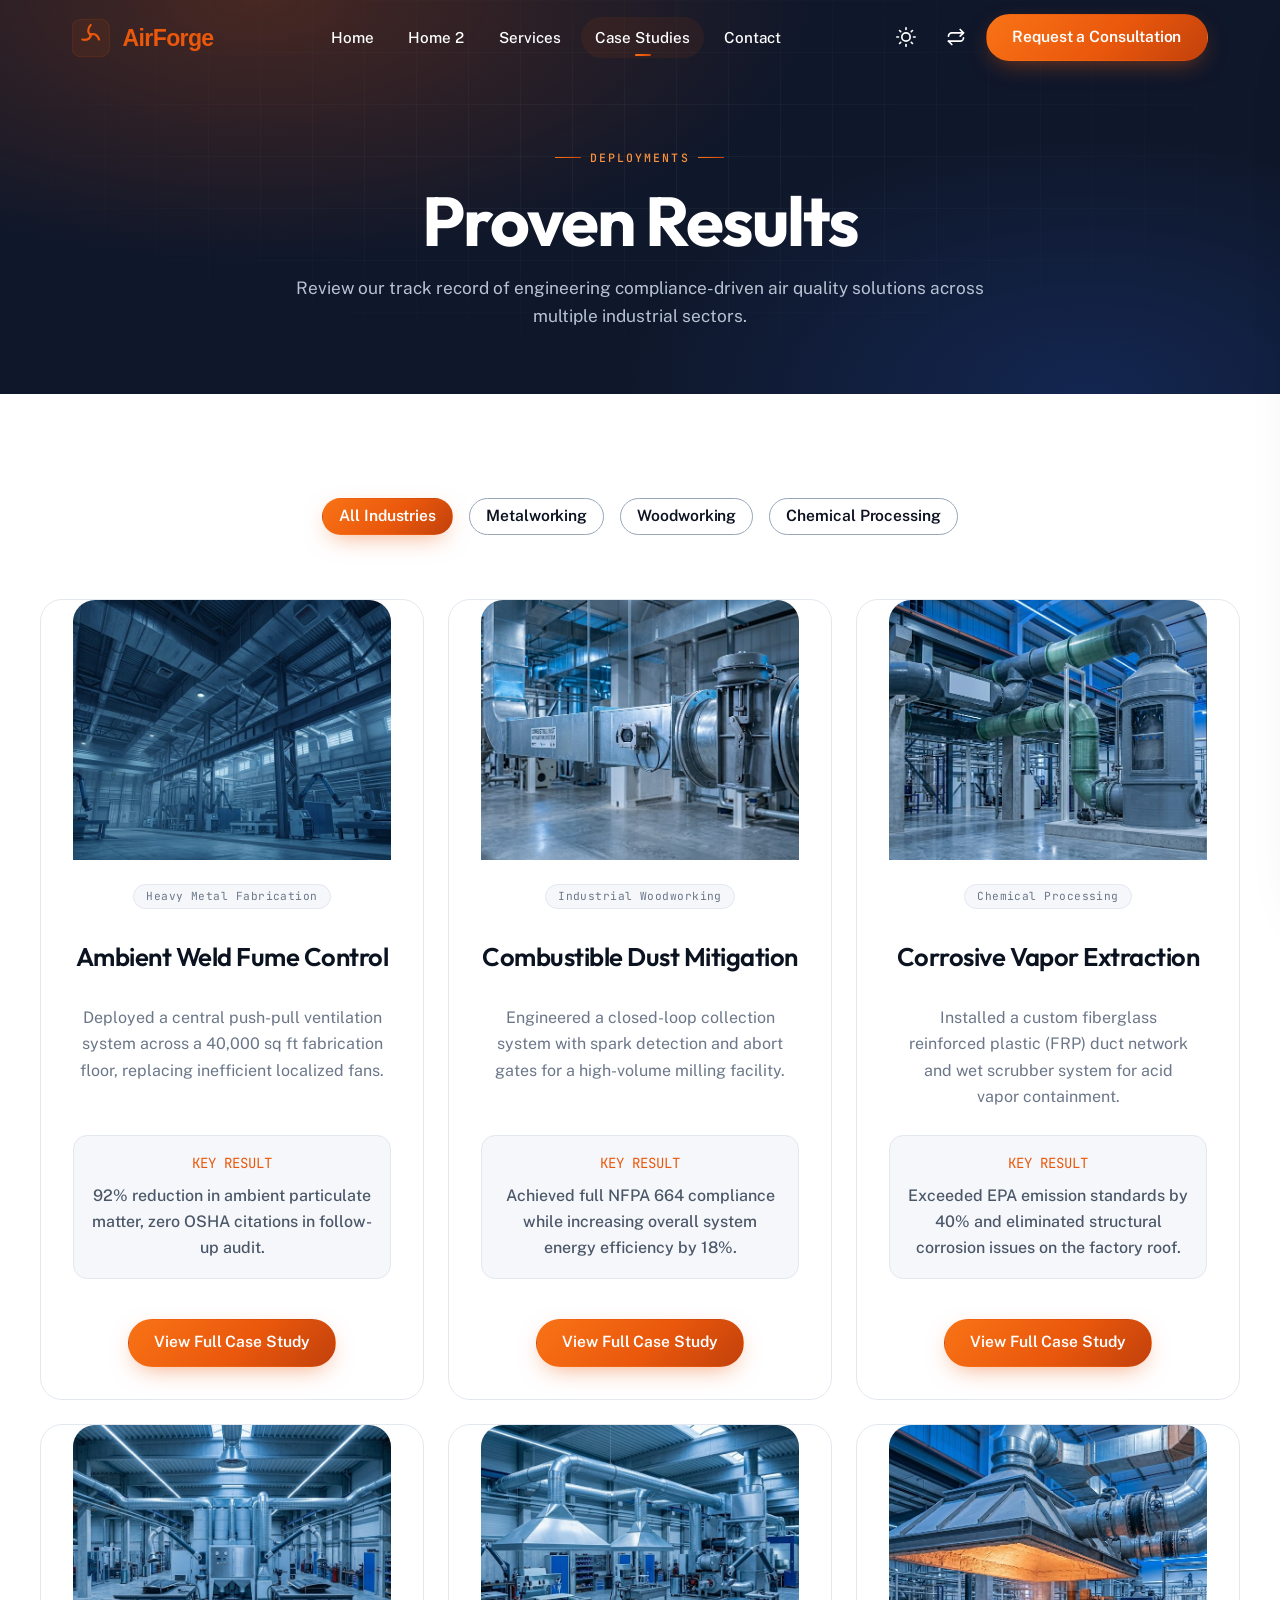
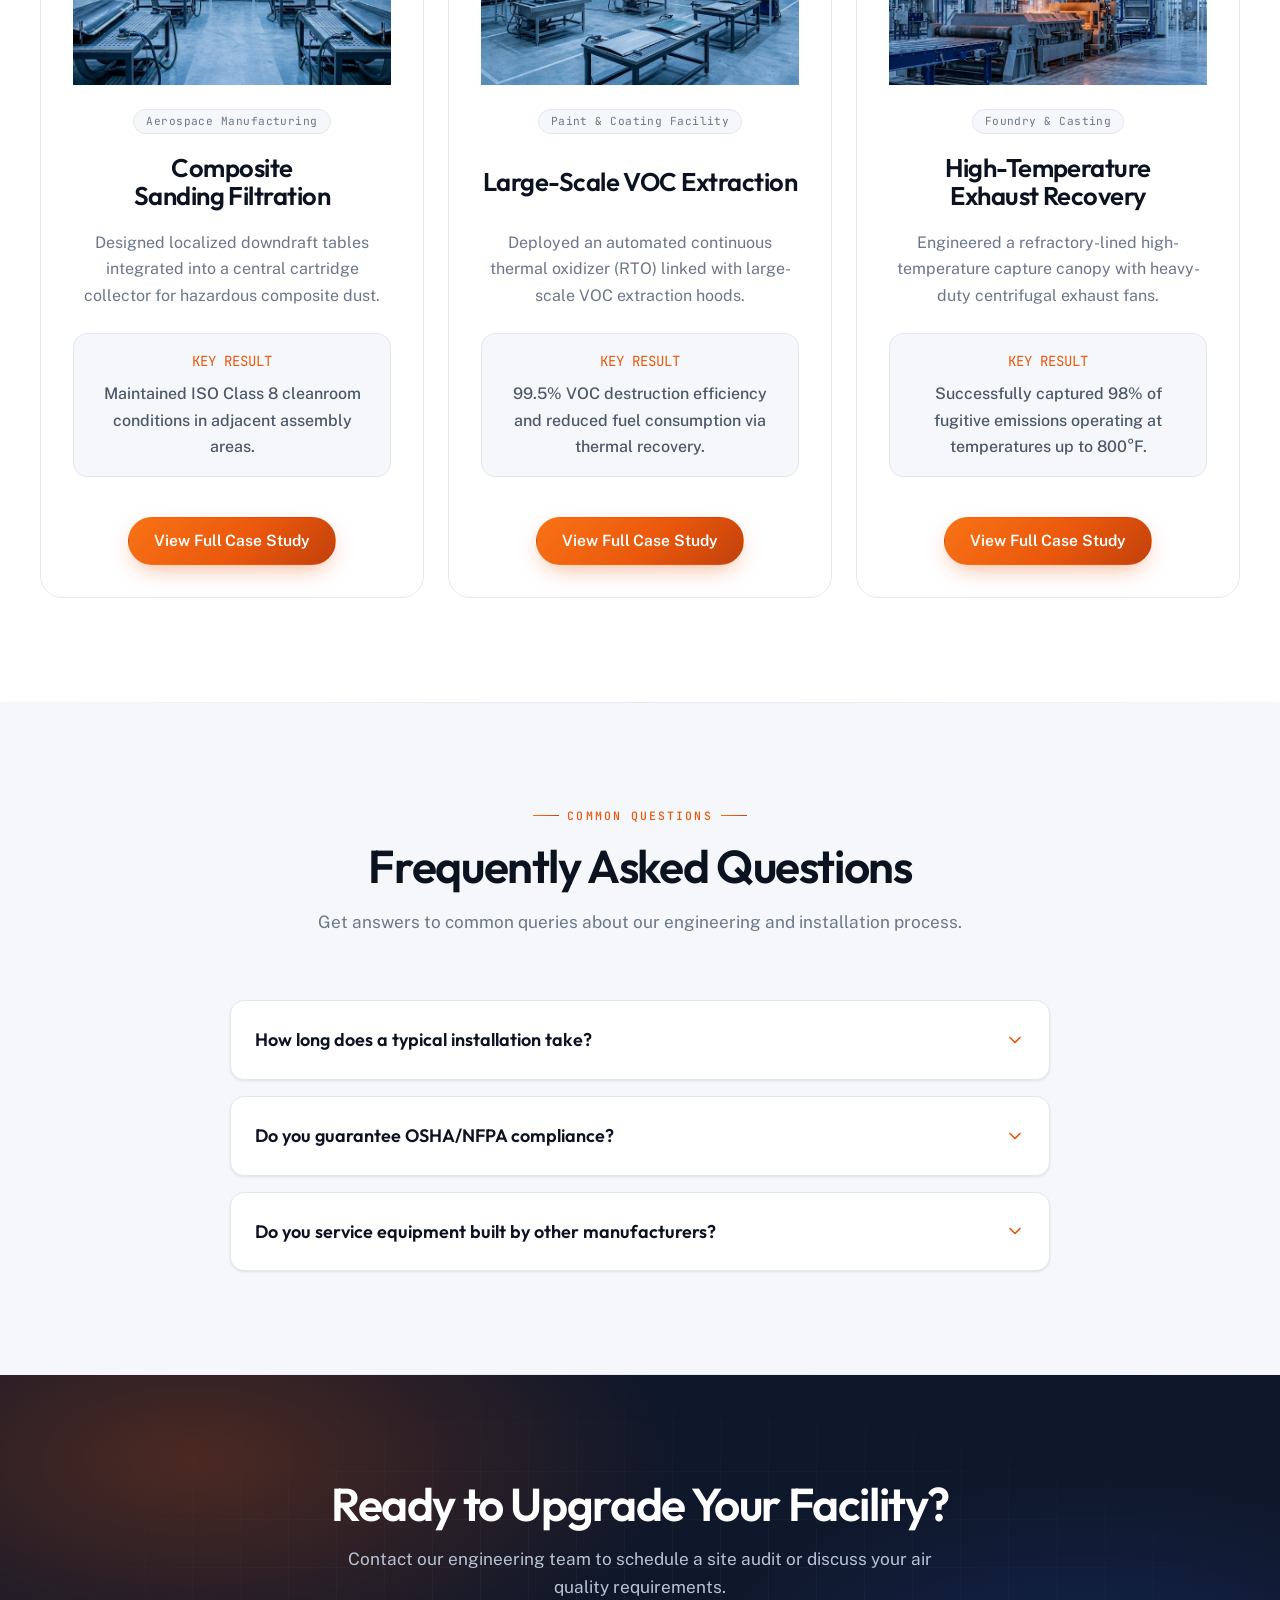
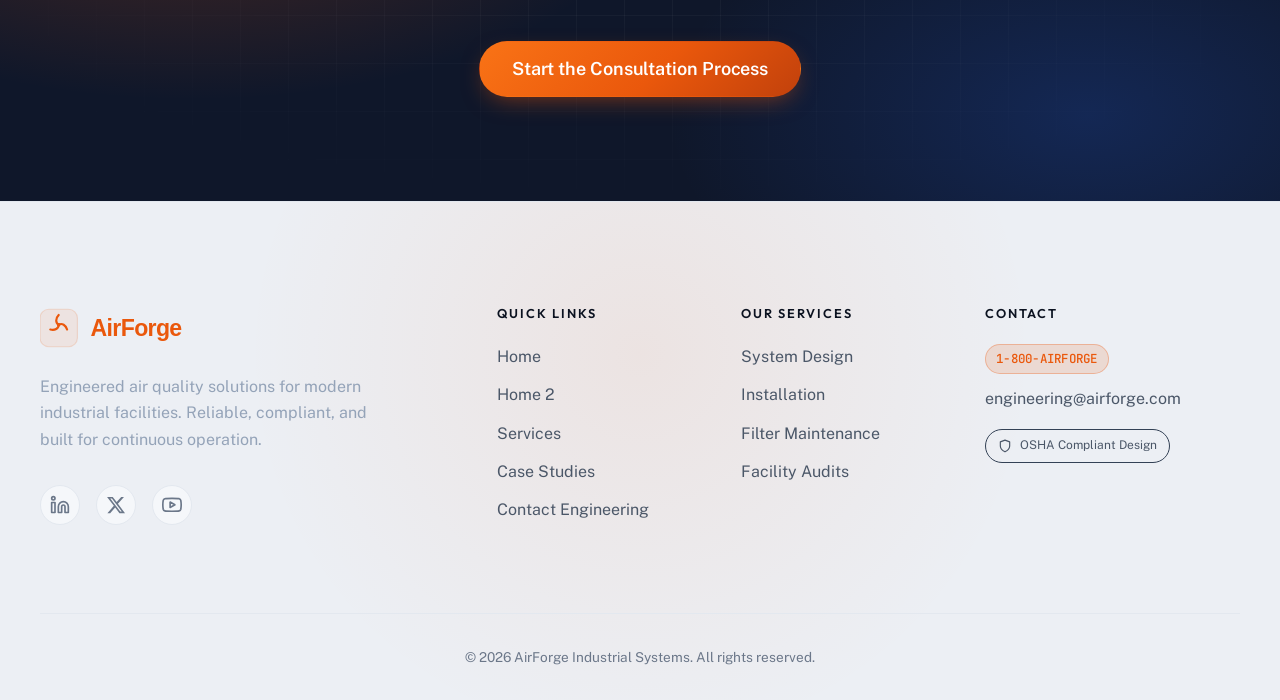
==== commit faf4acad: "1 doc" ====
--- a/case-studies.html
+++ b/case-studies.html
@@ -135,14 +135,14 @@
               <span class="tag">Heavy Metal Fabrication</span>
             </div>
             <h3>Ambient Weld Fume Control</h3>
-            <p style="margin-bottom: 1.5rem;">Deployed a central push-pull ventilation system across a 40,000 sq ft
+            <p class="case-blurb">Deployed a central push-pull ventilation system across a 40,000 sq ft
               fabrication floor, replacing inefficient localized fans.</p>
             <div
-              style="background: var(--color-surface); padding: 1rem; border-radius: var(--radius); width: 100%; border: 1px solid var(--color-border); margin-bottom: 1.5rem;">
-              <div
-                style="font-family: var(--font-mono); font-size: 0.875rem; color: var(--color-accent); margin-bottom: 0.5rem;">
-                KEY RESULT</div>
-              <div style="font-weight: 500;">92% reduction in ambient particulate matter, zero OSHA citations in
+              class="case-result">
+              <div
+                class="case-result-label">
+                KEY RESULT</div>
+              <div class="case-result-value">92% reduction in ambient particulate matter, zero OSHA citations in
                 follow-up audit.</div>
             </div>
             <!-- PDF_DOWNLOAD_LINK: <a href="#" class="btn btn-outline">Download Specs (PDF)</a> -->
@@ -157,14 +157,14 @@
               <span class="tag">Industrial Woodworking</span>
             </div>
             <h3>Combustible Dust Mitigation</h3>
-            <p style="margin-bottom: 1.5rem;">Engineered a closed-loop collection system with spark detection and abort
+            <p class="case-blurb">Engineered a closed-loop collection system with spark detection and abort
               gates for a high-volume milling facility.</p>
             <div
-              style="background: var(--color-surface); padding: 1rem; border-radius: var(--radius); width: 100%; border: 1px solid var(--color-border); margin-bottom: 1.5rem;">
-              <div
-                style="font-family: var(--font-mono); font-size: 0.875rem; color: var(--color-accent); margin-bottom: 0.5rem;">
-                KEY RESULT</div>
-              <div style="font-weight: 500;">Achieved full NFPA 664 compliance while increasing overall system energy
+              class="case-result">
+              <div
+                class="case-result-label">
+                KEY RESULT</div>
+              <div class="case-result-value">Achieved full NFPA 664 compliance while increasing overall system energy
                 efficiency by 18%.</div>
             </div>
             <a href="case-study-single.html" class="btn btn-primary" style="margin-top: 1rem;">View Full Case Study</a>
@@ -178,14 +178,14 @@
               <span class="tag">Chemical Processing</span>
             </div>
             <h3>Corrosive Vapor Extraction</h3>
-            <p style="margin-bottom: 1.5rem;">Installed a custom fiberglass reinforced plastic (FRP) duct network and
+            <p class="case-blurb">Installed a custom fiberglass reinforced plastic (FRP) duct network and
               wet scrubber system for acid vapor containment.</p>
             <div
-              style="background: var(--color-surface); padding: 1rem; border-radius: var(--radius); width: 100%; border: 1px solid var(--color-border); margin-bottom: 1.5rem;">
-              <div
-                style="font-family: var(--font-mono); font-size: 0.875rem; color: var(--color-accent); margin-bottom: 0.5rem;">
-                KEY RESULT</div>
-              <div style="font-weight: 500;">Exceeded EPA emission standards by 40% and eliminated structural corrosion
+              class="case-result">
+              <div
+                class="case-result-label">
+                KEY RESULT</div>
+              <div class="case-result-value">Exceeded EPA emission standards by 40% and eliminated structural corrosion
                 issues on the factory roof.</div>
             </div>
             <a href="case-study-single.html" class="btn btn-primary" style="margin-top: 1rem;">View Full Case Study</a>
@@ -199,14 +199,14 @@
               <span class="tag">Aerospace Manufacturing</span>
             </div>
             <h3>Composite Sanding Filtration</h3>
-            <p style="margin-bottom: 1.5rem;">Designed localized downdraft tables integrated into a central cartridge
+            <p class="case-blurb">Designed localized downdraft tables integrated into a central cartridge
               collector for hazardous composite dust.</p>
             <div
-              style="background: var(--color-surface); padding: 1rem; border-radius: var(--radius); width: 100%; border: 1px solid var(--color-border); margin-bottom: 1.5rem;">
-              <div
-                style="font-family: var(--font-mono); font-size: 0.875rem; color: var(--color-accent); margin-bottom: 0.5rem;">
-                KEY RESULT</div>
-              <div style="font-weight: 500;">Maintained ISO Class 8 cleanroom conditions in adjacent assembly areas.
+              class="case-result">
+              <div
+                class="case-result-label">
+                KEY RESULT</div>
+              <div class="case-result-value">Maintained ISO Class 8 cleanroom conditions in adjacent assembly areas.
               </div>
             </div>
             <a href="case-study-single.html" class="btn btn-primary" style="margin-top: 1rem;">View Full Case Study</a>
@@ -220,14 +220,14 @@
               <span class="tag">Paint & Coating Facility</span>
             </div>
             <h3>Large-Scale VOC Extraction</h3>
-            <p style="margin-bottom: 1.5rem;">Deployed an automated continuous thermal oxidizer (RTO) linked with
+            <p class="case-blurb">Deployed an automated continuous thermal oxidizer (RTO) linked with
               large-scale VOC extraction hoods.</p>
             <div
-              style="background: var(--color-surface); padding: 1rem; border-radius: var(--radius); width: 100%; border: 1px solid var(--color-border); margin-bottom: 1.5rem;">
-              <div
-                style="font-family: var(--font-mono); font-size: 0.875rem; color: var(--color-accent); margin-bottom: 0.5rem;">
-                KEY RESULT</div>
-              <div style="font-weight: 500;">99.5% VOC destruction efficiency and reduced fuel consumption via thermal
+              class="case-result">
+              <div
+                class="case-result-label">
+                KEY RESULT</div>
+              <div class="case-result-value">99.5% VOC destruction efficiency and reduced fuel consumption via thermal
                 recovery.</div>
             </div>
             <a href="case-study-single.html" class="btn btn-primary" style="margin-top: 1rem;">View Full Case Study</a>
@@ -241,14 +241,14 @@
               <span class="tag">Foundry & Casting</span>
             </div>
             <h3>High-Temperature Exhaust Recovery</h3>
-            <p style="margin-bottom: 1.5rem;">Engineered a refractory-lined high-temperature capture canopy with
+            <p class="case-blurb">Engineered a refractory-lined high-temperature capture canopy with
               heavy-duty centrifugal exhaust fans.</p>
             <div
-              style="background: var(--color-surface); padding: 1rem; border-radius: var(--radius); width: 100%; border: 1px solid var(--color-border); margin-bottom: 1.5rem;">
-              <div
-                style="font-family: var(--font-mono); font-size: 0.875rem; color: var(--color-accent); margin-bottom: 0.5rem;">
-                KEY RESULT</div>
-              <div style="font-weight: 500;">Successfully captured 98% of fugitive emissions operating at temperatures
+              class="case-result">
+              <div
+                class="case-result-label">
+                KEY RESULT</div>
+              <div class="case-result-value">Successfully captured 98% of fugitive emissions operating at temperatures
                 up to 800°F.</div>
             </div>
             <a href="case-study-single.html" class="btn btn-primary" style="margin-top: 1rem;">View Full Case Study</a>
--- a/assets/css/style.css
+++ b/assets/css/style.css
@@ -21,6 +21,7 @@
   --color-elevated: #ffffff;
   --color-border: #e3e8ef;
   --color-border-strong: #cfd7e3;
+  --color-outline-btn: #98a5b8;
 
   /* Text */
   --color-text-heading: #0b1220;
@@ -75,6 +76,7 @@
   --color-elevated: #10161f;
   --color-border: #1e2734;
   --color-border-strong: #2b3746;
+  --color-outline-btn: #4a5a71;
 
   --color-text-heading: #f4f7fb;
   --color-text-main: #9aa7b8;
@@ -378,7 +380,7 @@
 .btn-outline {
   background-color: transparent;
   color: var(--color-text-heading);
-  border: 1px solid var(--color-border-strong);
+  border: 1.5px solid var(--color-outline-btn);
 }
 
 .btn-outline:hover {
@@ -607,6 +609,14 @@
   border-color: rgba(255, 255, 255, 0.3);
 }
 
+/* Over the hero the icon is white, so the default light-theme surface fill
+   would hide it on hover — use a translucent white instead. */
+body.nav-over-hero .navbar:not(.is-scrolled) .hamburger:hover {
+  background: rgba(255, 255, 255, 0.16);
+  border-color: rgba(255, 255, 255, 0.5);
+  color: #fff;
+}
+
 /* Scroll progress bar */
 .scroll-progress {
   position: fixed;
@@ -788,9 +798,15 @@
   gap: var(--space-1);
   margin-bottom: var(--space-2);
   flex-wrap: wrap;
+  align-items: center;
+  justify-content: center;
 }
 
 .tag {
+  display: inline-flex;
+  align-items: center;
+  justify-content: center;
+  line-height: 1.2;
   font-family: var(--font-mono);
   font-size: 0.7rem;
   letter-spacing: 0.04em;
@@ -1616,12 +1632,14 @@
   margin-bottom: var(--space-8);
 }
 
-.service-block:nth-child(even) {
-  direction: rtl;
-}
-
-.service-block:nth-child(even)>* {
-  direction: ltr;
+/* Markup order is content then image, so the default puts the image on the
+   trailing side. .is-reverse flips it for every other block. */
+.service-block.is-reverse>*:first-child {
+  order: 2;
+}
+
+.service-block.is-reverse>*:last-child {
+  order: 1;
 }
 
 .service-block-img {
@@ -1799,8 +1817,9 @@
     padding-right: var(--space-3);
   }
 
+  /* Two across on tablets/large phones */
   .grid-2 {
-    grid-template-columns: 1fr;
+    grid-template-columns: repeat(2, minmax(0, 1fr));
   }
 
   /* Three-up card sections drop to 2 across; a lone final card centers */
@@ -1855,8 +1874,10 @@
     grid-template-columns: 1fr;
   }
 
-  .service-block:nth-child(even) {
-    direction: ltr;
+  /* Single column: content always leads, image follows */
+  .service-block.is-reverse>*:first-child,
+  .service-block.is-reverse>*:last-child {
+    order: 0;
   }
 
   .form-panel {
@@ -1867,6 +1888,7 @@
 @media (max-width: 560px) {
 
   /* Single column on phones */
+  .grid-2,
   .grid-3 {
     grid-template-columns: 1fr;
   }
@@ -2296,6 +2318,10 @@
   text-transform: uppercase;
   color: #8493a8;
   display: block;
+  line-height: 1.3;
+  /* Reserve two lines so one- and two-line labels push their value to the
+     same baseline across the grid */
+  min-height: 2.6em;
   margin-bottom: 0.35rem;
 }
 
@@ -2306,14 +2332,25 @@
   color: #fff;
   letter-spacing: -0.02em;
   line-height: 1.1;
-}
-
+  display: block;
+  white-space: nowrap;
+  /* Reserve the figure line plus the unit line so a tile without a unit
+     (Code Basis) still ends level with the rest */
+  min-height: 2.75rem;
+}
+
+/* The unit sits on its own line under the figure, so a long one like "sq ft"
+   or "k/yr" is never clipped by the tile edge. */
 .cfg-metric .v small {
   font-family: var(--font-mono);
   font-size: 0.7rem;
   font-weight: 400;
   color: #8493a8;
-  margin-left: 0.25rem;
+  display: block;
+  margin-inline-start: 0;
+  margin-top: 0.15rem;
+  line-height: 1.3;
+  white-space: nowrap;
 }
 
 /* Compliance note */
@@ -2879,12 +2916,12 @@
 
 /* Each tile reserves its tallest state so a wrapping label cannot nudge the row. */
 .cfg-metric {
-  min-height: 84px;
+  min-height: 108px;
 }
 
 .cfg-metric .v {
   display: block;
-  min-height: 1.65rem;
+  min-height: 2.75rem;
 }
 
 /* The compliance note is the one block whose text length changes per profile —
@@ -3052,8 +3089,9 @@
   background-image:
     linear-gradient(var(--grid-line) 1px, transparent 1px),
     linear-gradient(90deg, var(--grid-line) 1px, transparent 1px),
-    linear-gradient(180deg, rgba(245, 247, 250, 0.94) 0%, rgba(245, 247, 250, 0.88) 55%, rgba(245, 247, 250, 0.96) 100%);
-  background-size: 96px 96px, 96px 96px, cover;
+    radial-gradient(ellipse 62% 58% at 50% 46%, rgba(245, 247, 250, 0.82) 0%, rgba(245, 247, 250, 0) 72%),
+    linear-gradient(180deg, rgba(245, 247, 250, 0.80) 0%, rgba(245, 247, 250, 0.62) 50%, rgba(245, 247, 250, 0.88) 100%);
+  background-size: 96px 96px, 96px 96px, cover, cover;
   z-index: -2;
 }
 
@@ -3380,18 +3418,111 @@
 /* ===== Brand Logo ===== */
 .navbar-brand .brand-logo {
   display: block;
-  height: 38px;
+  height: 44px;
   width: auto;
   max-width: 100%;
 }
 
 .footer-brand .navbar-brand .brand-logo,
 .drawer-header .navbar-brand .brand-logo {
-  height: 38px;
+  height: 44px;
 }
 
 @media (max-width: 768px) {
   .navbar-brand .brand-logo {
-    height: 34px;
-  }
-}
+    height: 38px;
+  }
+}
+
+/* ===== Hero (home2) legibility over the photo ===== */
+.hero-alt-meta {
+  color: #37414f;
+}
+
+.hero-alt-lede p {
+  color: #242e3c;
+}
+
+.hero-alt-specs .spec-label {
+  color: #37414f;
+}
+
+[data-theme="dark"] .hero-alt-meta,
+[data-theme="dark"] .hero-alt-specs .spec-label {
+  color: #b6c1d0;
+}
+
+[data-theme="dark"] .hero-alt-lede p {
+  color: #dde4ee;
+}
+
+/* secondary button needs a readable edge against the image */
+.hero-alt .btn-outline {
+  background-color: rgba(255, 255, 255, 0.72);
+  border-color: #7d8ca2;
+  -webkit-backdrop-filter: blur(4px);
+  backdrop-filter: blur(4px);
+}
+
+.hero-alt .btn-outline:hover {
+  background-color: var(--tint-accent);
+  border-color: var(--color-accent);
+}
+
+[data-theme="dark"] .hero-alt .btn-outline {
+  background-color: rgba(14, 19, 28, 0.6);
+  border-color: #5c6c85;
+}
+
+/* --------------------------------------------------------------------------
+   Case study cards — every row ends on a shared baseline
+   -------------------------------------------------------------------------- */
+/* The blurb absorbs the slack so the key-result panel and the button sit at
+   the same height in every card, whatever the copy length. */
+.grid-cases .card h3 {
+  min-height: 2.5em;
+  display: flex;
+  align-items: center;
+  justify-content: center;
+}
+
+.grid-cases .case-blurb {
+  margin-bottom: 1.5rem;
+  min-height: 4.8em;
+}
+
+.grid-cases .case-result {
+  background: var(--color-surface);
+  padding: 1rem;
+  border-radius: var(--radius);
+  width: 100%;
+  border: 1px solid var(--color-border);
+  margin-top: auto;
+  margin-bottom: 1.5rem;
+  display: flex;
+  flex-direction: column;
+}
+
+.grid-cases .case-result-label {
+  font-family: var(--font-mono);
+  font-size: 0.875rem;
+  color: var(--color-accent);
+  margin-bottom: 0.5rem;
+}
+
+/* Three lines is the longest result copy, so reserving it keeps every panel
+   the same height and every panel's text ending on the same line. */
+.grid-cases .case-result-value {
+  font-weight: 500;
+  min-height: 4.8em;
+}
+
+@media (max-width: 560px) {
+
+  /* One card per row: nothing to align against, so let the copy set the height */
+  .grid-cases .card h3,
+  .grid-cases .case-blurb,
+  .grid-cases .case-result-value {
+    min-height: 0;
+  }
+}
--- a/assets/css/rtl.css
+++ b/assets/css/rtl.css
@@ -83,16 +83,5 @@
   text-align: right;
 }
 
-/* Service block alternating trick needs to reverse in RTL */
-[dir="rtl"] .service-block:nth-child(even) {
-  direction: ltr;
-}
-[dir="rtl"] .service-block:nth-child(even) > * {
-  direction: rtl;
-}
-
-@media (max-width: 768px) {
-  [dir="rtl"] .service-block:nth-child(even) {
-    direction: rtl;
-  }
-}
+/* Service blocks alternate via flex order, which already follows the writing
+   direction, so RTL needs no override. */
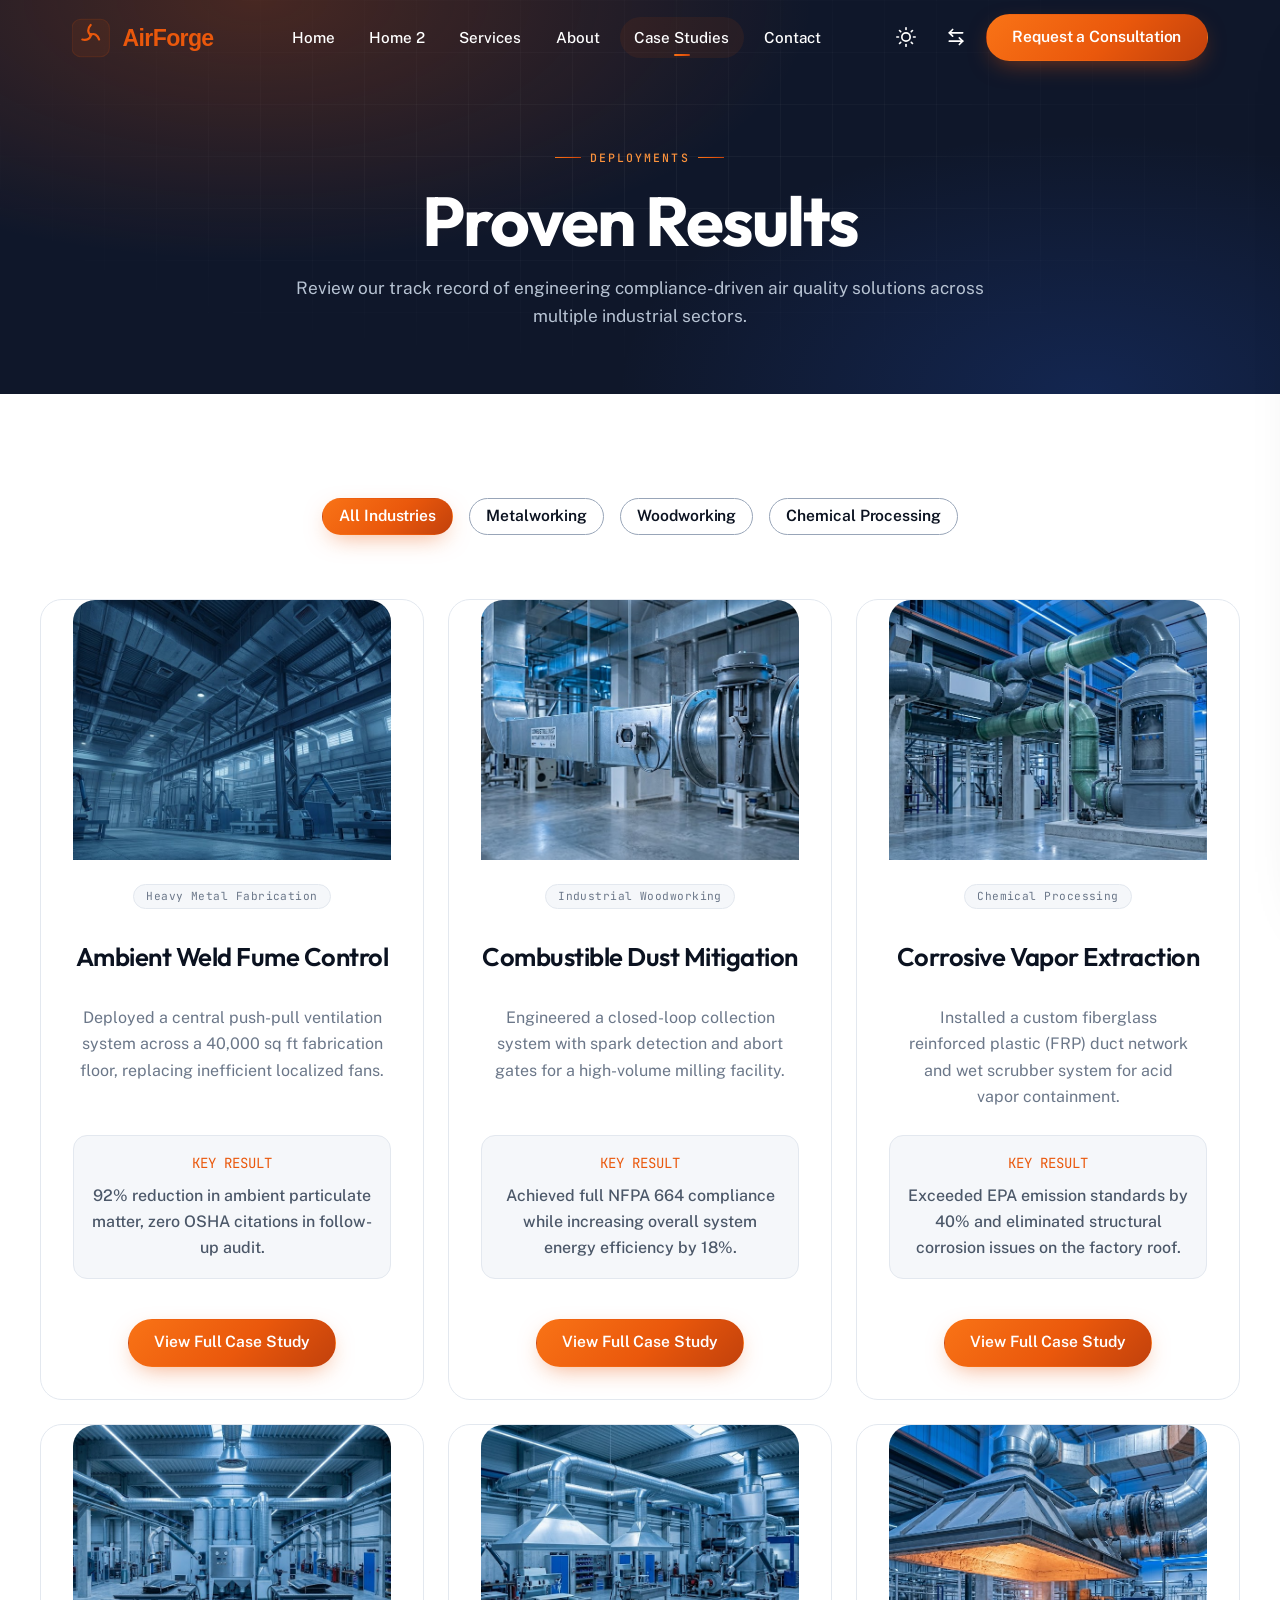
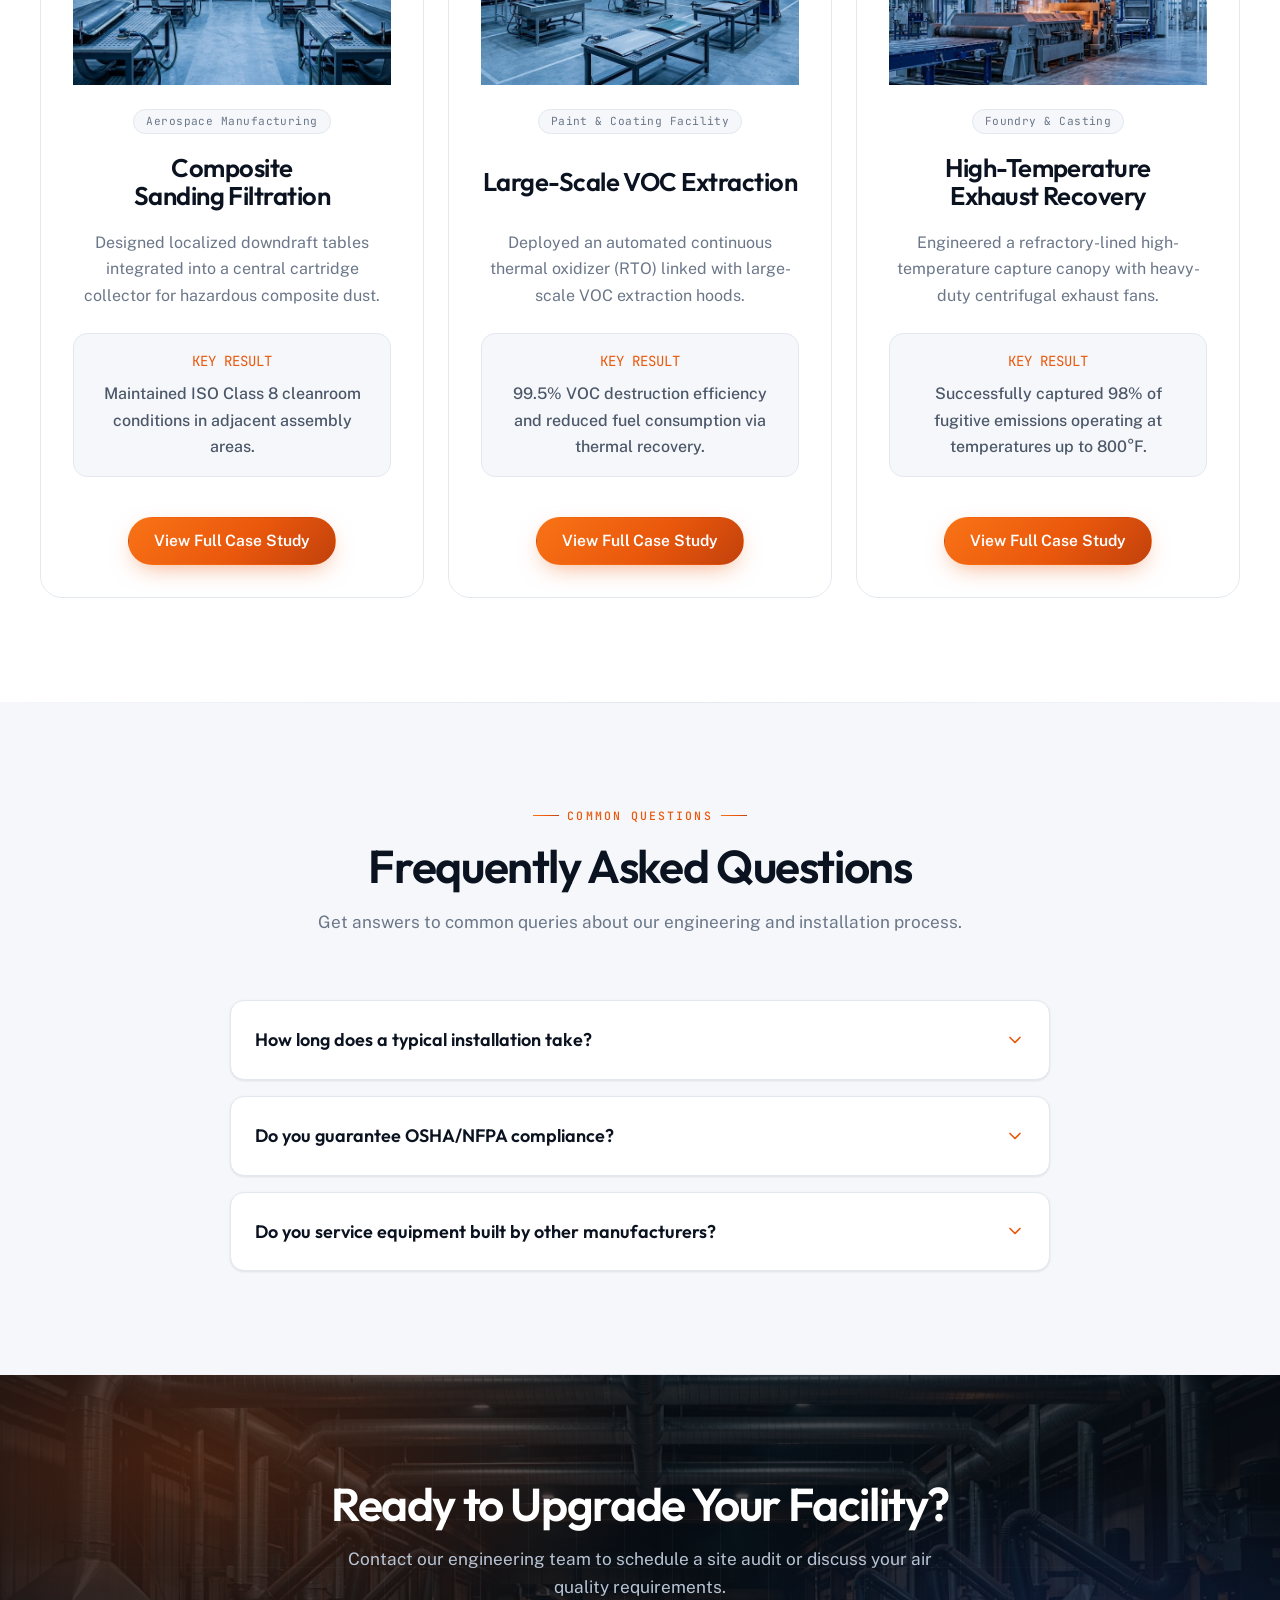
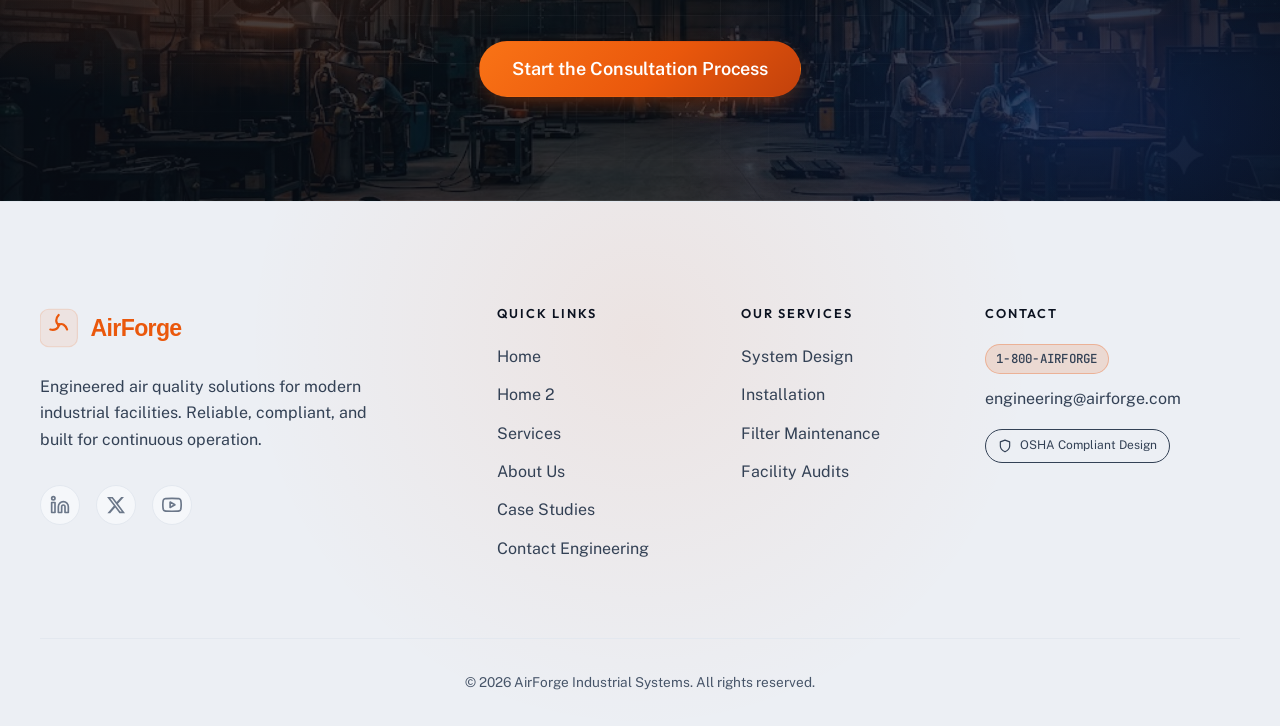
==== commit 7a481707: "cl" ====
--- a/case-studies.html
+++ b/case-studies.html
@@ -35,6 +35,7 @@
         <a href="index.html" class="nav-link">Home</a>
         <a href="home2.html" class="nav-link">Home 2</a>
         <a href="services.html" class="nav-link">Services</a>
+        <a href="about.html" class="nav-link">About</a>
         <a href="case-studies.html" class="nav-link active">Case Studies</a>
         <a href="contact.html" class="nav-link">Contact</a>
       </nav>
@@ -44,10 +45,10 @@
         <button class="btn-icon rtl-toggle" aria-label="Toggle RTL">
           <svg xmlns="http://www.w3.org/2000/svg" width="20" height="20" viewBox="0 0 24 24" fill="none"
             stroke="currentColor" stroke-width="2" stroke-linecap="round" stroke-linejoin="round">
-            <path d="M17 3l4 4-4 4"></path>
-            <path d="M3 17l4 4-4-4"></path>
-            <path d="M21 7H7a4 4 0 0 0-4 4v0"></path>
-            <path d="M3 17h14a4 4 0 0 0 4-4v0"></path>
+            <path d="M8 3L4 7l4 4"></path>
+            <path d="M4 7h16"></path>
+            <path d="M16 21l4-4-4-4"></path>
+            <path d="M20 17H4"></path>
           </svg>
         </button>
         <a href="request-consultation.html" class="btn btn-primary d-none-mobile">Request a Consultation</a>
@@ -83,6 +84,7 @@
       <a href="index.html" class="nav-link">Home</a>
       <a href="home2.html" class="nav-link">Home 2</a>
       <a href="services.html" class="nav-link">Services</a>
+      <a href="about.html" class="nav-link">About</a>
       <a href="case-studies.html" class="nav-link active">Case Studies</a>
       <a href="contact.html" class="nav-link">Contact</a>
     </nav>
@@ -92,10 +94,10 @@
         <button class="btn-icon rtl-toggle" aria-label="Toggle RTL">
           <svg xmlns="http://www.w3.org/2000/svg" width="20" height="20" viewBox="0 0 24 24" fill="none"
             stroke="currentColor" stroke-width="2" stroke-linecap="round" stroke-linejoin="round">
-            <path d="M17 3l4 4-4 4"></path>
-            <path d="M3 17l4 4-4-4"></path>
-            <path d="M21 7H7a4 4 0 0 0-4 4v0"></path>
-            <path d="M3 17h14a4 4 0 0 0 4-4v0"></path>
+            <path d="M8 3L4 7l4 4"></path>
+            <path d="M4 7h16"></path>
+            <path d="M16 21l4-4-4-4"></path>
+            <path d="M20 17H4"></path>
           </svg>
         </button>
       </div>
@@ -304,7 +306,7 @@
     </section>
 
     <!-- Full Width CTA -->
-    <section class="cta-band">
+    <section class="cta-band cta-has-bg cta-bg-case-studies">
       <div class="container" style="text-align: center;">
         <h2>Ready to Upgrade Your Facility?</h2>
         <p class="text-lead">Contact our engineering team to schedule a site audit or discuss your air quality
@@ -324,7 +326,7 @@
           <a href="index.html" class="navbar-brand">
         <img src="assets/images/logo.svg" alt="AirForge" class="brand-logo" width="140" height="40">
       </a>
-          <p style="margin-top: var(--space-3); color: #94a3b8; max-width: 340px;">Engineered air quality solutions for
+          <p class="footer-tagline">Engineered air quality solutions for
             modern industrial facilities. Reliable, compliant, and built for continuous operation.</p>
           <div class="social-links" style="margin-top: var(--space-4); display: flex; gap: 1rem;">
             <a href="#" aria-label="LinkedIn" class="social-icon"><svg width="20" height="20" viewBox="0 0 24 24"
@@ -350,6 +352,7 @@
             <li><a href="index.html">Home</a></li>
             <li><a href="home2.html">Home 2</a></li>
             <li><a href="services.html">Services</a></li>
+            <li><a href="about.html">About Us</a></li>
             <li><a href="case-studies.html">Case Studies</a></li>
             <li><a href="contact.html">Contact Engineering</a></li>
           </ul>
--- a/assets/css/style.css
+++ b/assets/css/style.css
@@ -1758,6 +1758,22 @@
   z-index: -1;
 }
 
+/* CTA background image (set per page via --cta-bg) */
+.cta-band.cta-has-bg {
+  background-color: var(--color-primary);
+  background-image:
+    linear-gradient(90deg, rgba(8, 12, 20, 0.88) 0%, rgba(8, 12, 20, 0.72) 50%, rgba(8, 12, 20, 0.88) 100%),
+    var(--cta-bg);
+  background-size: cover;
+  background-position: center;
+}
+
+.cta-bg-home { --cta-bg: url('../images/cta-home.jpg'); }
+.cta-bg-home2 { --cta-bg: url('../images/cta-home2.jpg'); }
+.cta-bg-services { --cta-bg: url('../images/cta-services.jpg'); }
+.cta-bg-about { --cta-bg: url('../images/cta-about.jpg'); }
+.cta-bg-case-studies { --cta-bg: url('../images/cta-case-studies.jpg'); }
+
 .cta-band h2 {
   color: #fff;
 }
@@ -3526,3 +3542,352 @@
     min-height: 0;
   }
 }
+
+/* ===== Footer contrast ===== */
+.footer-tagline {
+  margin-top: var(--space-3);
+  max-width: 340px;
+  color: #334155;
+}
+
+footer .footer-links a,
+footer .footer-links span {
+  color: #334155;
+}
+
+footer .footer-bottom {
+  color: #475569;
+}
+
+[data-theme="dark"] .footer-tagline,
+[data-theme="dark"] footer .footer-links a,
+[data-theme="dark"] footer .footer-links span {
+  color: #b6c2d1;
+}
+
+[data-theme="dark"] footer .footer-bottom {
+  color: var(--color-text-muted);
+}
+
+footer .footer-links a:hover {
+  color: var(--color-accent);
+}
+
+/* ===== About page ===== */
+.about-split {
+  display: grid;
+  grid-template-columns: 1fr 1fr;
+  gap: var(--space-6);
+  align-items: center;
+}
+
+.about-split img {
+  width: 100%;
+  border-radius: var(--radius-lg, 12px);
+  border: 1px solid var(--color-border);
+}
+
+.timeline {
+  list-style: none;
+  position: relative;
+  max-width: 960px;
+  margin: 0 auto;
+  padding: 0;
+}
+
+.timeline::before {
+  content: '';
+  position: absolute;
+  top: 0;
+  bottom: 0;
+  left: 50%;
+  width: 2px;
+  transform: translateX(-50%);
+  background: linear-gradient(to bottom, transparent, var(--color-accent) 8%, var(--color-accent) 92%, transparent);
+  opacity: 0.6;
+}
+
+.timeline-item {
+  position: relative;
+  width: 50%;
+  padding: 0 40px 40px 0;
+}
+
+.timeline-item:nth-child(even) {
+  margin-left: 50%;
+  padding: 0 0 40px 40px;
+}
+
+.timeline-item::after {
+  content: '';
+  position: absolute;
+  top: 28px;
+  right: -9px;
+  width: 18px;
+  height: 18px;
+  border-radius: 50%;
+  background: var(--color-accent);
+  border: 4px solid var(--color-surface, #fff);
+  box-shadow: 0 0 0 4px rgba(234, 88, 12, 0.18);
+}
+
+.timeline-item:nth-child(even)::after {
+  right: auto;
+  left: -9px;
+}
+
+.timeline-card {
+  position: relative;
+  background: var(--color-surface, #fff);
+  border: 1px solid var(--color-border);
+  border-radius: 14px;
+  padding: var(--space-4);
+  box-shadow: var(--shadow-md);
+  transition: transform var(--transition-fast), border-color var(--transition-fast);
+}
+
+.timeline-card:hover {
+  transform: translateY(-4px);
+  border-color: var(--color-accent);
+}
+
+.timeline-year {
+  display: block;
+  font-family: var(--font-heading);
+  font-size: 2rem;
+  font-weight: 700;
+  line-height: 1;
+  margin-bottom: 0.75rem;
+  background: linear-gradient(135deg, #f97316, #c2410c);
+  -webkit-background-clip: text;
+  background-clip: text;
+  color: transparent;
+}
+
+.timeline-card h4 {
+  margin-bottom: 0.5rem;
+}
+
+.timeline-card p {
+  margin: 0;
+}
+
+/* Timeline polish: stagger overlap, accent edge, pointer */
+@media (min-width: 769px) {
+  .timeline-item + .timeline-item { margin-top: -70px; }
+}
+
+.timeline-card::before {  content: '';  position: absolute;  top: 35px;  width: 32px;  height: 2px;  background: var(--color-accent);  opacity: 0.7;}
+
+
+
+.timeline-item:nth-child(odd) .timeline-card::before { inset-inline-end: -32px; }
+.timeline-item:nth-child(even) .timeline-card::before { inset-inline-start: -32px; }
+
+@media (max-width: 768px) {
+  .timeline-card::before { display: none; }
+}
+
+/* Keep English punctuation correct when the page is RTL */
+[dir="rtl"] .timeline-card h4,
+[dir="rtl"] .timeline-card p {
+  unicode-bidi: plaintext;
+  text-align: right;
+}
+
+[dir="rtl"] .timeline-item { padding: 0 0 40px 40px; }
+[dir="rtl"] .timeline-item:nth-child(even) { margin-left: 0; margin-right: 50%; padding: 0 40px 40px 0; }
+[dir="rtl"] .timeline-item::after { right: auto; left: -9px; }
+[dir="rtl"] .timeline-item:nth-child(even)::after { left: auto; right: -9px; }
+
+@media (max-width: 768px) {
+  .timeline::before { left: 9px; transform: none; }
+  .timeline-item,
+  .timeline-item:nth-child(even),
+  [dir="rtl"] .timeline-item,
+  [dir="rtl"] .timeline-item:nth-child(even) {
+    width: 100%;
+    margin: 0;
+    padding: 0 0 var(--space-4) var(--space-5);
+  }
+  .timeline-item::after,
+  .timeline-item:nth-child(even)::after { left: 0; right: auto; }
+  [dir="rtl"] .timeline::before { left: auto; right: 9px; }
+  [dir="rtl"] .timeline-item,
+  [dir="rtl"] .timeline-item:nth-child(even) { padding: 0 var(--space-5) var(--space-4) 0; }
+  [dir="rtl"] .timeline-item::after,
+  [dir="rtl"] .timeline-item:nth-child(even)::after { right: 0; left: auto; }
+}
+
+@media (max-width: 900px) {
+  .about-split {
+    grid-template-columns: 1fr;
+  }
+}
+
+/* About values: align descriptions */
+.values-grid .card h3 {
+  min-height: 2.6em;
+  display: flex;
+  align-items: flex-end;
+  justify-content: center;
+}
+
+@media (max-width: 768px) {
+  .values-grid .card h3 { min-height: 0; }
+}
+
+/* ===== Home 2 gallery ===== */
+.gallery-grid {
+  display: grid;
+  grid-template-columns: repeat(4, 1fr);
+  grid-auto-rows: 240px;
+  gap: var(--space-3);
+}
+
+.gallery-item {
+  position: relative;
+  margin: 0;
+  overflow: hidden;
+  border-radius: 14px;
+  border: 1px solid var(--color-border);
+  background: var(--color-surface-2);
+}
+
+.gallery-wide { grid-column: span 2; }
+.gallery-tall { grid-row: span 2; }
+.gallery-full { grid-column: 1 / -1; }
+
+.gallery-item img {
+  width: 100%;
+  height: 100%;
+  object-fit: cover;
+  display: block;
+  transition: transform 0.6s ease;
+}
+
+.gallery-item:hover img { transform: scale(1.06); }
+
+.gallery-item figcaption {
+  position: absolute;
+  inset: auto 0 0 0;
+  padding: var(--space-4) var(--space-3) var(--space-3);
+  background: linear-gradient(to top, rgba(8, 12, 20, 0.88), transparent);
+  color: #e2e8f0;
+  font-size: 0.9rem;
+}
+
+.gallery-item figcaption span {
+  display: block;
+  color: #fb923c;
+  font-family: var(--font-heading);
+  font-size: 0.72rem;
+  font-weight: 600;
+  letter-spacing: 0.14em;
+  text-transform: uppercase;
+  margin-bottom: 0.25rem;
+}
+
+@media (max-width: 1024px) {
+  .gallery-grid { grid-template-columns: repeat(2, 1fr); }
+}
+
+@media (max-width: 600px) {
+  .gallery-grid { grid-template-columns: 1fr; grid-auto-rows: 240px; }
+  .gallery-wide, .gallery-tall, .gallery-full { grid-column: auto; grid-row: auto; }
+}
+
+/* ===== Navbar: switch to hamburger drawer below 1200px (full nav wraps at ~1024) ===== */
+@media (max-width: 1199px) {
+  .navbar-nav,
+  .navbar .btn-primary,
+  .navbar .theme-toggle,
+  .navbar .rtl-toggle {
+    display: none;
+  }
+
+  .hamburger {
+    display: flex;
+  }
+}
+
+.navbar-nav .nav-link {
+  white-space: nowrap;
+}
+
+.about-split > div {
+  text-align: center;
+}
+
+.about-split img {
+  aspect-ratio: 4 / 3;
+  object-fit: cover;
+}
+
+/* About: square image */
+.about-split img {
+  aspect-ratio: 1 / 1;
+  width: 100%;
+  max-width: 480px;
+  height: auto;
+  margin-inline: auto;
+  object-fit: cover;
+  border-radius: 16px;
+}
+
+/* ===== About: founders ===== */
+.founder-card {
+  background: var(--color-surface, #fff);
+  border: 1px solid var(--color-border);
+  border-radius: 16px;
+  overflow: hidden;
+  text-align: center;
+  box-shadow: var(--shadow-md);
+  transition: transform var(--transition-fast), border-color var(--transition-fast);
+}
+
+[data-theme="dark"] .founder-card { background: var(--color-surface-2); }
+
+.founder-card:hover {
+  transform: translateY(-6px);
+  border-color: var(--color-accent);
+}
+
+.founder-photo {
+  aspect-ratio: 1 / 1;
+  overflow: hidden;
+  background: var(--color-surface-2);
+}
+
+.founder-photo img {
+  width: 100%;
+  height: 100%;
+  object-fit: cover;
+  object-position: top center;
+  display: block;
+  transition: transform 0.6s ease;
+}
+
+.founder-card:hover .founder-photo img { transform: scale(1.05); }
+
+.founder-body {
+  padding: var(--space-4);
+}
+
+.founder-body h3 {
+  margin-bottom: 0.25rem;
+}
+
+.founder-role {
+  display: block;
+  color: var(--color-accent);
+  font-size: 0.78rem;
+  font-weight: 600;
+  letter-spacing: 0.12em;
+  text-transform: uppercase;
+  margin-bottom: var(--space-2);
+}
+
+.founder-body p {
+  margin: 0;
+}
